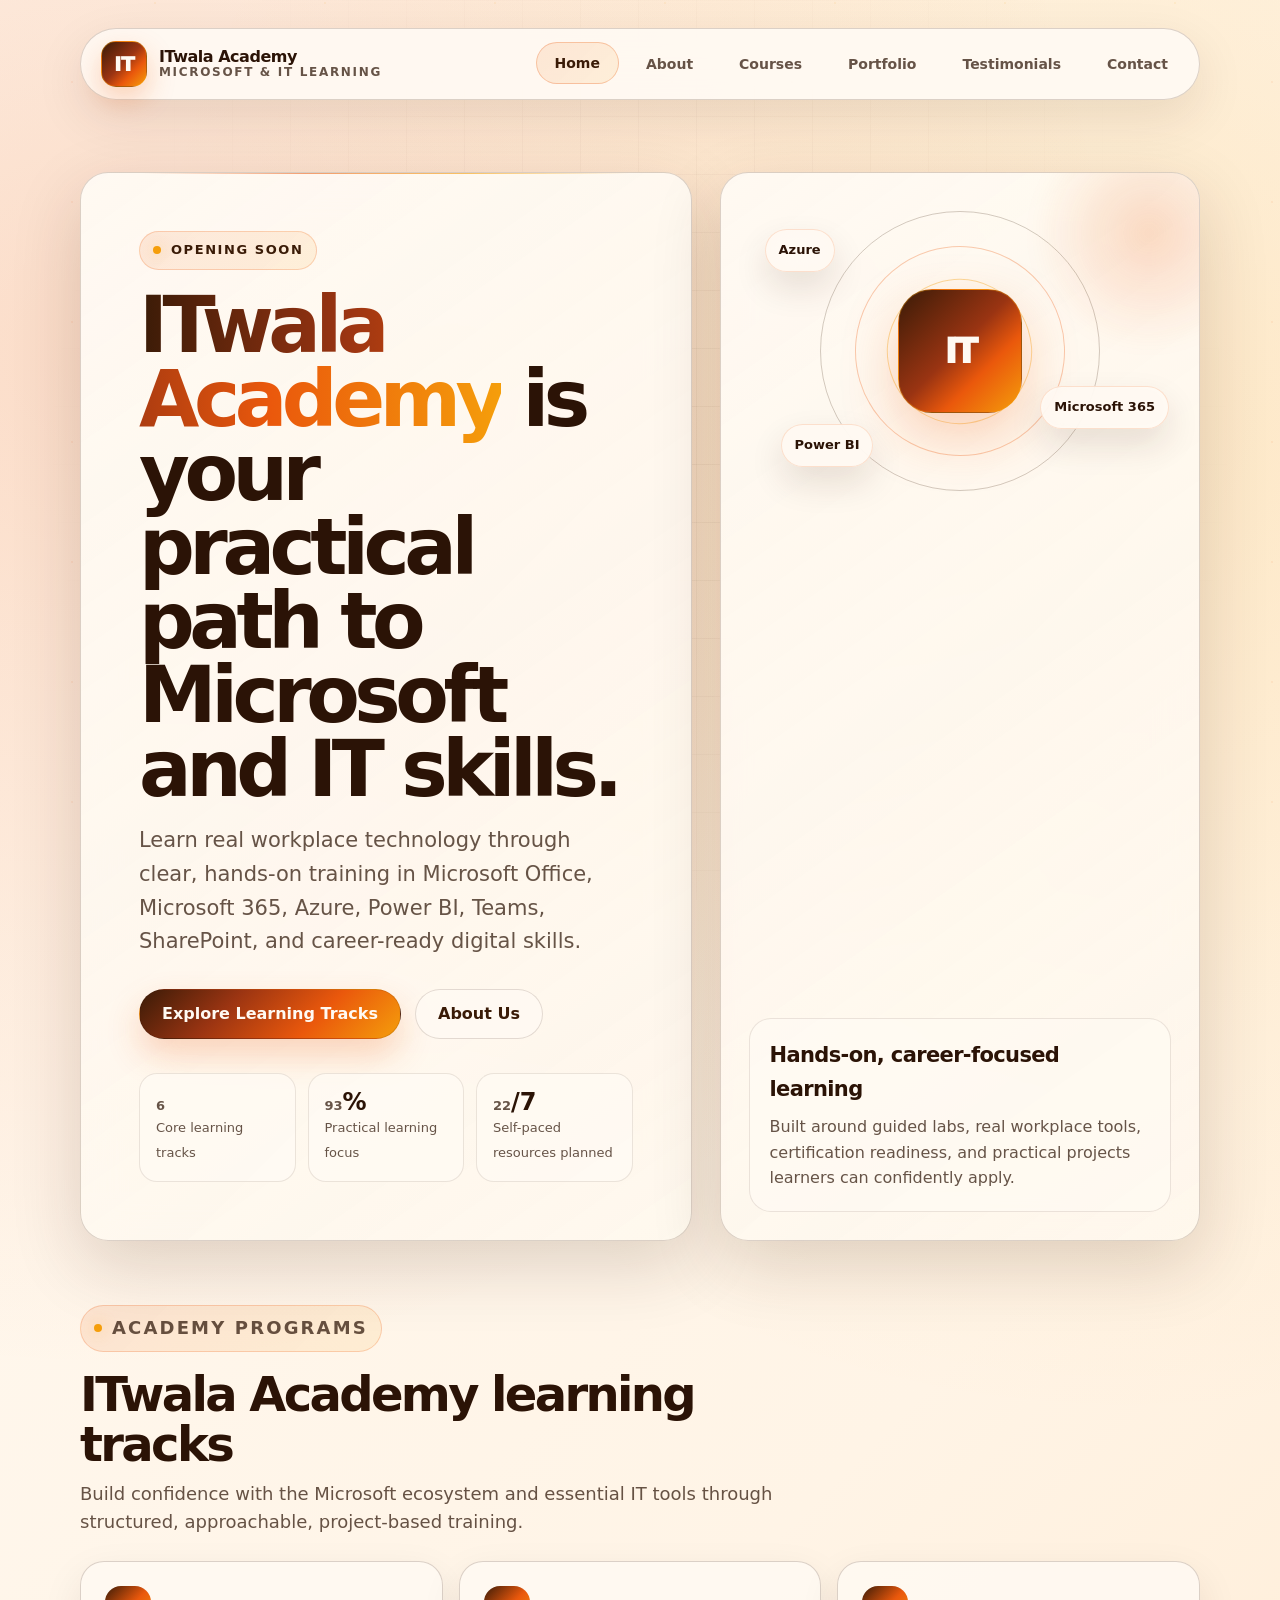
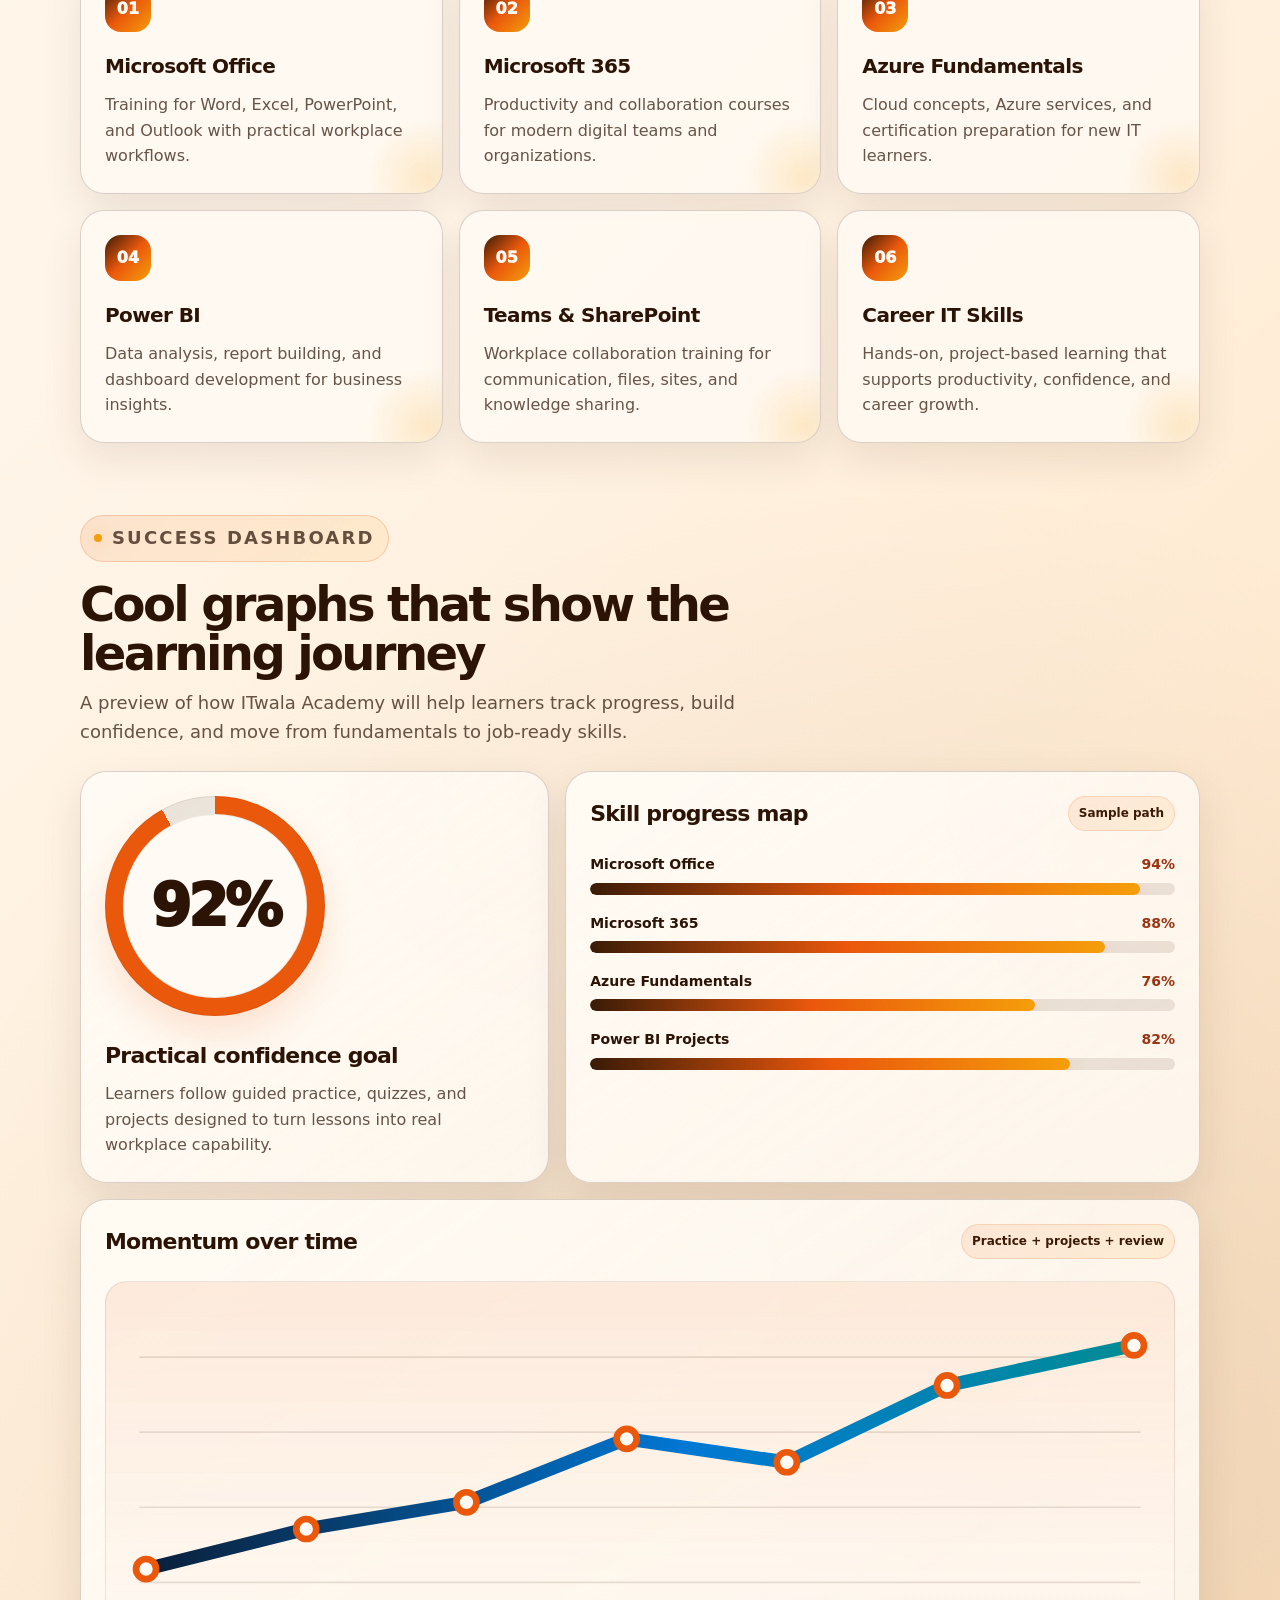
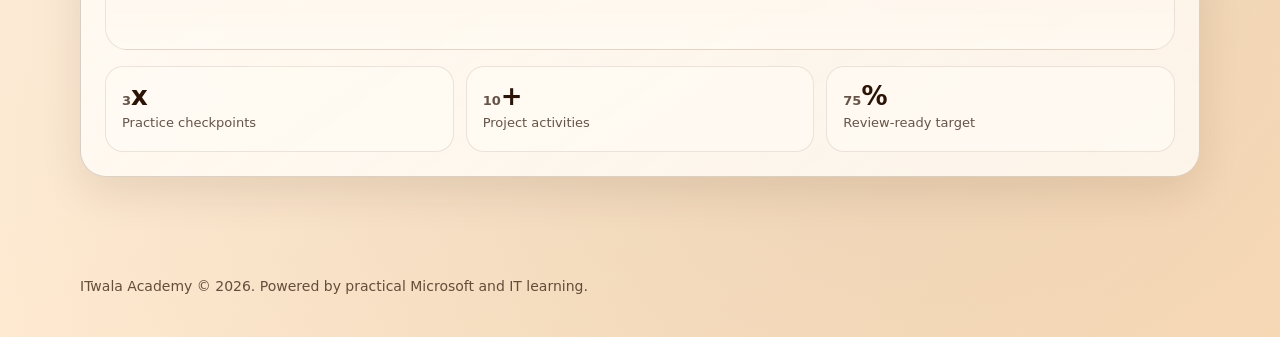
==== index.html @ ae7eef94 "Courage: Create a Portfolio page with professional content and graphics, and add it to the sitewide " ====
<!DOCTYPE html>
<html lang="en">
<head>
    <meta charset="UTF-8">
    <meta name="viewport" content="width=device-width, initial-scale=1.0">
    <title>ITwala Academy - Practical Microsoft &amp; IT Learning</title>
    <link rel="stylesheet" href="style.css">
    <script src="script.js" defer></script>
</head>
<body>
    <header class="site-header">
        <div class="site-shell">
            <div class="topbar">
                <a class="brand" href="index.html" aria-label="ITwala Academy home">
                    <span class="brand-mark">IT</span>
                    <span class="brand-text">
                        ITwala Academy
                        <small>Microsoft &amp; IT Learning</small>
                    </span>
                </a>

                <nav class="nav-links" aria-label="Primary navigation">
                    <a class="active" href="index.html">Home</a>
                    <a href="about.html">About</a>
                    <a href="courses.html">Courses</a>
                    <a href="portfolio.html">Portfolio</a>
                    <a href="testimonials.html">Testimonials</a>
                    <a href="contact.html">Contact</a>
                </nav>
            </div>
        </div>
    </header>

    <main>
        <section class="site-shell hero">
            <div class="hero-content">
                <p class="eyebrow">Opening Soon</p>
                <h1><span class="gradient-text">ITwala Academy</span> is your practical path to Microsoft and IT skills.</h1>
                <p class="hero-lede">
                    Learn real workplace technology through clear, hands-on training in Microsoft Office,
                    Microsoft 365, Azure, Power BI, Teams, SharePoint, and career-ready digital skills.
                </p>

                <div class="cta-row">
                    <a class="button button-primary" href="#offerings">Explore Learning Tracks</a>
                    <a class="button button-secondary" href="about.html">About Us</a>
                </div>

                <div class="stats" aria-label="Academy highlights">
                    <div class="stat">
                        <strong><span class="counter" data-count="6">0</span></strong>
                        <span>Core learning tracks</span>
                    </div>
                    <div class="stat">
                        <strong><span class="counter" data-count="100">0</span>%</strong>
                        <span>Practical learning focus</span>
                    </div>
                    <div class="stat">
                        <strong><span class="counter" data-count="24">0</span>/7</strong>
                        <span>Self-paced resources planned</span>
                    </div>
                </div>
            </div>

            <aside class="nebula-card" aria-label="ITwala Academy learning focus">
                <div class="orbit">
                    <span class="orbit-ring"></span>
                    <span class="orbit-ring"></span>
                    <span class="orbit-ring"></span>
                    <span class="orbit-core">IT</span>
                    <span class="floating-chip chip-azure">Azure</span>
                    <span class="floating-chip chip-m365">Microsoft 365</span>
                    <span class="floating-chip chip-powerbi">Power BI</span>
                </div>

                <div class="card-footer">
                    <h2>Hands-on, career-focused learning</h2>
                    <p>
                        Built around guided labs, real workplace tools, certification readiness,
                        and practical projects learners can confidently apply.
                    </p>
                </div>
            </aside>
        </section>

        <section id="offerings" class="site-shell section">
            <div class="section-header">
                <p class="eyebrow">Academy Programs</p>
                <h2>ITwala Academy learning tracks</h2>
                <p>
                    Build confidence with the Microsoft ecosystem and essential IT tools through
                    structured, approachable, project-based training.
                </p>
            </div>

            <div class="offerings-grid">
                <article class="offering-card">
                    <div class="icon">01</div>
                    <h3>Microsoft Office</h3>
                    <p>Training for Word, Excel, PowerPoint, and Outlook with practical workplace workflows.</p>
                </article>

                <article class="offering-card">
                    <div class="icon">02</div>
                    <h3>Microsoft 365</h3>
                    <p>Productivity and collaboration courses for modern digital teams and organizations.</p>
                </article>

                <article class="offering-card">
                    <div class="icon">03</div>
                    <h3>Azure Fundamentals</h3>
                    <p>Cloud concepts, Azure services, and certification preparation for new IT learners.</p>
                </article>

                <article class="offering-card">
                    <div class="icon">04</div>
                    <h3>Power BI</h3>
                    <p>Data analysis, report building, and dashboard development for business insights.</p>
                </article>

                <article class="offering-card">
                    <div class="icon">05</div>
                    <h3>Teams &amp; SharePoint</h3>
                    <p>Workplace collaboration training for communication, files, sites, and knowledge sharing.</p>
                </article>

                <article class="offering-card">
                    <div class="icon">06</div>
                    <h3>Career IT Skills</h3>
                    <p>Hands-on, project-based learning that supports productivity, confidence, and career growth.</p>
                </article>
            </div>
        </section>

        <section id="success" class="site-shell section success-section">
            <div class="section-header">
                <p class="eyebrow">Success Dashboard</p>
                <h2>Cool graphs that show the learning journey</h2>
                <p>
                    A preview of how ITwala Academy will help learners track progress, build confidence,
                    and move from fundamentals to job-ready skills.
                </p>
            </div>

            <div class="success-lab" aria-label="Sample learner success graphs">
                <article class="graph-card success-overview">
                    <div class="radial-chart" style="--score: 92%;" aria-label="92 percent practical confidence goal">
                        <span>92%</span>
                    </div>
                    <div>
                        <h3>Practical confidence goal</h3>
                        <p>
                            Learners follow guided practice, quizzes, and projects designed to turn lessons
                            into real workplace capability.
                        </p>
                    </div>
                </article>

                <article class="graph-card">
                    <div class="graph-card-heading">
                        <h3>Skill progress map</h3>
                        <span>Sample path</span>
                    </div>

                    <div class="success-bars">
                        <div class="success-bar">
                            <div class="success-bar-label">
                                <span>Microsoft Office</span>
                                <strong>94%</strong>
                            </div>
                            <div class="success-bar-track">
                                <span class="success-bar-fill" data-value="94"></span>
                            </div>
                        </div>

                        <div class="success-bar">
                            <div class="success-bar-label">
                                <span>Microsoft 365</span>
                                <strong>88%</strong>
                            </div>
                            <div class="success-bar-track">
                                <span class="success-bar-fill" data-value="88"></span>
                            </div>
                        </div>

                        <div class="success-bar">
                            <div class="success-bar-label">
                                <span>Azure Fundamentals</span>
                                <strong>76%</strong>
                            </div>
                            <div class="success-bar-track">
                                <span class="success-bar-fill" data-value="76"></span>
                            </div>
                        </div>

                        <div class="success-bar">
                            <div class="success-bar-label">
                                <span>Power BI Projects</span>
                                <strong>82%</strong>
                            </div>
                            <div class="success-bar-track">
                                <span class="success-bar-fill" data-value="82"></span>
                            </div>
                        </div>
                    </div>
                </article>

                <article class="graph-card graph-card-wide">
                    <div class="graph-card-heading">
                        <h3>Momentum over time</h3>
                        <span>Practice + projects + review</span>
                    </div>

                    <div class="line-chart" aria-hidden="true">
                        <svg viewBox="0 0 640 220" role="img">
                            <defs>
                                <linearGradient id="lineGradient" x1="0" x2="1" y1="0" y2="0">
                                    <stop offset="0%" stop-color="#0b1f3a"></stop>
                                    <stop offset="55%" stop-color="#0078d4"></stop>
                                    <stop offset="100%" stop-color="#008c95"></stop>
                                </linearGradient>
                            </defs>
                            <path class="grid-line" d="M20 180H620"></path>
                            <path class="grid-line" d="M20 135H620"></path>
                            <path class="grid-line" d="M20 90H620"></path>
                            <path class="grid-line" d="M20 45H620"></path>
                            <polyline class="line-path" points="24,172 120,148 216,132 312,94 408,108 504,62 616,38"></polyline>
                            <circle cx="24" cy="172" r="6"></circle>
                            <circle cx="120" cy="148" r="6"></circle>
                            <circle cx="216" cy="132" r="6"></circle>
                            <circle cx="312" cy="94" r="6"></circle>
                            <circle cx="408" cy="108" r="6"></circle>
                            <circle cx="504" cy="62" r="6"></circle>
                            <circle cx="616" cy="38" r="6"></circle>
                        </svg>
                    </div>

                    <div class="success-metrics">
                        <div>
                            <strong><span class="counter" data-count="4">0</span>x</strong>
                            <span>Practice checkpoints</span>
                        </div>
                        <div>
                            <strong><span class="counter" data-count="12">0</span>+</strong>
                            <span>Project activities</span>
                        </div>
                        <div>
                            <strong><span class="counter" data-count="90">0</span>%</strong>
                            <span>Review-ready target</span>
                        </div>
                    </div>
                </article>
            </div>
        </section>
    </main>

    <footer class="site-footer">
        <div class="site-shell footer-inner">
            <p>ITwala Academy &copy; 2026. Powered by practical Microsoft and IT learning.</p>
        </div>
    </footer>
</body>
</html>
---- style.css ----
:root {
    --sn-bg: #fff4e6;
    --sn-bg-soft: #ffe1bd;
    --sn-surface: rgba(255, 250, 243, 0.92);
    --sn-surface-strong: #fffaf3;
    --sn-surface-rgb: 255, 250, 243;
    --sn-border: rgba(58, 27, 7, 0.18);
    --sn-text: #2b1306;
    --sn-text-muted: rgba(43, 19, 6, 0.72);
    --sn-primary: #3a1b07;
    --sn-primary-rgb: 58, 27, 7;
    --sn-secondary: #ea580c;
    --sn-secondary-rgb: 234, 88, 12;
    --sn-secondary-deep: #9a3412;
    --sn-secondary-deep-rgb: 154, 52, 18;
    --sn-accent: #f59e0b;
    --sn-accent-rgb: 245, 158, 11;
    --sn-warning: #fbbf24;
    --sn-warning-rgb: 251, 191, 36;
    --sn-success: #c2410c;
    --sn-success-rgb: 194, 65, 12;
    --sn-shadow: 0 24px 70px rgba(var(--sn-primary-rgb), 0.16);
    --sn-radius-lg: 28px;
    --sn-radius-md: 18px;
    --sn-radius-sm: 12px;
    --sn-max-width: 1120px;
}

* {
    box-sizing: border-box;
}

html {
    scroll-behavior: smooth;
}

body {
    min-height: 100vh;
    margin: 0;
    color: var(--sn-text);
    font-family: Inter, ui-sans-serif, system-ui, -apple-system, BlinkMacSystemFont, "Segoe UI", Arial, sans-serif;
    line-height: 1.6;
    background:
        radial-gradient(circle at 8% 10%, rgba(var(--sn-secondary-rgb), 0.18), transparent 30%),
        radial-gradient(circle at 88% 12%, rgba(var(--sn-accent-rgb), 0.16), transparent 30%),
        radial-gradient(circle at 70% 88%, rgba(var(--sn-primary-rgb), 0.1), transparent 32%),
        linear-gradient(135deg, var(--sn-surface-strong) 0%, var(--sn-bg) 48%, var(--sn-bg-soft) 100%);
    overflow-x: hidden;
}

body::before {
    position: fixed;
    inset: 0;
    z-index: -2;
    content: "";
    background-image:
        linear-gradient(rgba(var(--sn-primary-rgb), 0.05) 1px, transparent 1px),
        linear-gradient(90deg, rgba(var(--sn-primary-rgb), 0.05) 1px, transparent 1px);
    background-size: 58px 58px;
    mask-image: radial-gradient(circle at center, black, transparent 78%);
}

body::after {
    position: fixed;
    inset: 0;
    z-index: -1;
    pointer-events: none;
    content: "";
    background:
        radial-gradient(circle, rgba(var(--sn-secondary-rgb), 0.14) 0 1px, transparent 1.5px) 12px 22px / 120px 120px,
        radial-gradient(circle, rgba(var(--sn-accent-rgb), 0.16) 0 1px, transparent 1.5px) 70px 88px / 170px 170px;
    opacity: 0.46;
}

a {
    color: inherit;
}

.site-shell {
    width: min(var(--sn-max-width), calc(100% - 40px));
    margin: 0 auto;
}

.site-header {
    padding: 28px 0 18px;
}

.topbar {
    display: flex;
    align-items: center;
    justify-content: space-between;
    gap: 20px;
    padding: 12px;
    border: 1px solid var(--sn-border);
    border-radius: 999px;
    background: var(--sn-surface);
    box-shadow: 0 18px 50px rgba(var(--sn-primary-rgb), 0.1);
    backdrop-filter: blur(18px);
}

.brand {
    display: inline-flex;
    align-items: center;
    gap: 12px;
    padding-left: 8px;
    color: var(--sn-text);
    text-decoration: none;
    font-weight: 850;
    letter-spacing: -0.03em;
}

.brand-mark {
    display: grid;
    width: 46px;
    height: 46px;
    place-items: center;
    border: 1px solid rgba(var(--sn-accent-rgb), 0.45);
    border-radius: 15px;
    color: var(--sn-surface-strong);
    background:
        linear-gradient(135deg, var(--sn-primary), var(--sn-secondary-deep) 48%, var(--sn-secondary) 70%, var(--sn-accent));
    box-shadow: 0 12px 28px rgba(var(--sn-secondary-rgb), 0.26);
    font-size: 20px;
    font-weight: 950;
}

.brand-text {
    display: flex;
    flex-direction: column;
    line-height: 1.05;
}

.brand-text small {
    color: var(--sn-text-muted);
    font-size: 12px;
    font-weight: 700;
    letter-spacing: 0.14em;
    text-transform: uppercase;
}

.nav-links {
    display: flex;
    flex-wrap: wrap;
    align-items: center;
    justify-content: flex-end;
    gap: 8px;
}

.nav-links a {
    position: relative;
    display: inline-flex;
    align-items: center;
    justify-content: center;
    min-height: 42px;
    padding: 0 18px;
    border: 1px solid transparent;
    border-radius: 999px;
    color: var(--sn-text-muted);
    text-decoration: none;
    font-size: 14px;
    font-weight: 800;
    transition: color 180ms ease, border-color 180ms ease, background 180ms ease, transform 180ms ease;
}

.nav-links a:hover,
.nav-links a.active {
    border-color: rgba(var(--sn-secondary-rgb), 0.28);
    color: var(--sn-primary);
    background: linear-gradient(135deg, rgba(var(--sn-secondary-rgb), 0.12), rgba(var(--sn-accent-rgb), 0.1));
    transform: translateY(-1px);
}

.hero {
    display: grid;
    grid-template-columns: minmax(0, 1.12fr) minmax(320px, 0.88fr);
    gap: 28px;
    align-items: stretch;
    padding: 54px 0 34px;
}

.hero-content,
.nebula-card,
.content-card,
.values-card {
    position: relative;
    border: 1px solid var(--sn-border);
    background:
        linear-gradient(145deg, rgba(var(--sn-surface-rgb), 0.98), rgba(var(--sn-surface-rgb), 0.84)),
        linear-gradient(135deg, rgba(var(--sn-secondary-rgb), 0.12), rgba(var(--sn-accent-rgb), 0.1));
    box-shadow: var(--sn-shadow);
    backdrop-filter: blur(20px);
}

.hero-content {
    overflow: hidden;
    padding: clamp(32px, 5vw, 58px);
    border-radius: var(--sn-radius-lg);
}

.hero-content::before,
.content-card::before,
.values-card::before {
    position: absolute;
    top: 0;
    right: 10%;
    left: 10%;
    height: 1px;
    content: "";
    background: linear-gradient(90deg, transparent, rgba(var(--sn-secondary-rgb), 0.56), rgba(var(--sn-accent-rgb), 0.62), transparent);
}

.eyebrow {
    display: inline-flex;
    align-items: center;
    gap: 10px;
    margin: 0 0 18px;
    padding: 8px 13px;
    border: 1px solid rgba(var(--sn-secondary-rgb), 0.22);
    border-radius: 999px;
    color: var(--sn-primary);
    background: linear-gradient(135deg, rgba(var(--sn-secondary-rgb), 0.11), rgba(var(--sn-accent-rgb), 0.1));
    font-size: 13px;
    font-weight: 850;
    letter-spacing: 0.12em;
    text-transform: uppercase;
}

.eyebrow::before {
    width: 8px;
    height: 8px;
    border-radius: 50%;
    content: "";
    background: var(--sn-accent);
    box-shadow: 0 0 16px rgba(var(--sn-accent-rgb), 0.45);
}

h1,
h2,
h3,
p {
    margin-top: 0;
}

h1 {
    max-width: 780px;
    margin-bottom: 18px;
    font-size: clamp(42px, 7vw, 78px);
    line-height: 0.95;
    letter-spacing: -0.07em;
}

.gradient-text {
    color: transparent;
    background: linear-gradient(90deg, var(--sn-primary), var(--sn-secondary-deep) 34%, var(--sn-secondary) 62%, var(--sn-accent));
    -webkit-background-clip: text;
    background-clip: text;
}

.hero-lede {
    max-width: 680px;
    margin-bottom: 30px;
    color: var(--sn-text-muted);
    font-size: clamp(17px, 2vw, 21px);
}

.cta-row {
    display: flex;
    flex-wrap: wrap;
    gap: 14px;
    align-items: center;
    margin-bottom: 34px;
}

.button {
    display: inline-flex;
    align-items: center;
    justify-content: center;
    min-height: 50px;
    padding: 0 22px;
    border: 1px solid rgba(var(--sn-primary-rgb), 0.14);
    border-radius: 999px;
    text-decoration: none;
    font-weight: 850;
    transition: transform 180ms ease, box-shadow 180ms ease, border-color 180ms ease, background 180ms ease;
}

.button-primary {
    color: var(--sn-surface-strong);
    background: linear-gradient(135deg, var(--sn-primary), var(--sn-secondary-deep), var(--sn-secondary), var(--sn-accent));
    box-shadow: 0 16px 34px rgba(var(--sn-secondary-rgb), 0.24);
}

.button-secondary {
    color: var(--sn-primary);
    background: rgba(var(--sn-surface-rgb), 0.86);
}

.button:hover {
    border-color: rgba(var(--sn-secondary-rgb), 0.34);
    transform: translateY(-2px);
}

.stats {
    display: grid;
    grid-template-columns: repeat(3, minmax(0, 1fr));
    gap: 12px;
}

.stat {
    padding: 16px;
    border: 1px solid rgba(var(--sn-primary-rgb), 0.1);
    border-radius: 18px;
    background: rgba(var(--sn-surface-rgb), 0.8);
}

.stat strong {
    display: block;
    color: var(--sn-text);
    font-size: 24px;
    line-height: 1;
}

.stat span {
    color: var(--sn-text-muted);
    font-size: 13px;
}

.nebula-card {
    display: flex;
    min-height: 100%;
    flex-direction: column;
    justify-content: space-between;
    overflow: hidden;
    padding: 28px;
    border-radius: var(--sn-radius-lg);
}

.nebula-card::before {
    position: absolute;
    width: 260px;
    height: 260px;
    top: -70px;
    right: -80px;
    border-radius: 50%;
    content: "";
    background: radial-gradient(circle, rgba(var(--sn-secondary-rgb), 0.2), transparent 64%);
    filter: blur(8px);
}

.orbit {
    position: relative;
    display: grid;
    min-height: 300px;
    place-items: center;
}

.orbit-ring {
    position: absolute;
    width: min(280px, 80%);
    aspect-ratio: 1;
    border: 1px solid rgba(var(--sn-primary-rgb), 0.22);
    border-radius: 50%;
}

.orbit-ring:nth-child(2) {
    width: min(210px, 62%);
    border-color: rgba(var(--sn-secondary-rgb), 0.3);
    transform: rotate(28deg);
}

.orbit-ring:nth-child(3) {
    width: min(145px, 46%);
    border-color: rgba(var(--sn-accent-rgb), 0.38);
    transform: rotate(-18deg);
}

.orbit-core {
    position: relative;
    z-index: 2;
    display: grid;
    width: 124px;
    height: 124px;
    place-items: center;
    border: 1px solid rgba(var(--sn-accent-rgb), 0.38);
    border-radius: 34px;
    color: var(--sn-surface-strong);
    background: linear-gradient(135deg, var(--sn-primary), var(--sn-secondary-deep) 48%, var(--sn-secondary) 68%, var(--sn-accent));
    box-shadow: 0 22px 55px rgba(var(--sn-secondary-rgb), 0.26);
    font-size: 34px;
    font-weight: 950;
    letter-spacing: -0.08em;
}

.floating-chip {
    position: absolute;
    z-index: 3;
    padding: 10px 13px;
    border: 1px solid rgba(var(--sn-secondary-rgb), 0.16);
    border-radius: 999px;
    color: var(--sn-text);
    background: rgba(var(--sn-surface-rgb), 0.88);
    box-shadow: 0 16px 34px rgba(var(--sn-primary-rgb), 0.12);
    font-size: 13px;
    font-weight: 850;
    backdrop-filter: blur(14px);
}

.chip-azure {
    top: 28px;
    left: 16px;
}

.chip-m365 {
    right: 2px;
    bottom: 72px;
}

.chip-powerbi {
    bottom: 34px;
    left: 32px;
}

.card-footer {
    position: relative;
    z-index: 2;
    padding: 20px;
    border: 1px solid rgba(var(--sn-primary-rgb), 0.1);
    border-radius: 22px;
    background: rgba(var(--sn-surface-rgb), 0.78);
}

.card-footer h2,
.card-footer h3 {
    margin-bottom: 8px;
    font-size: 21px;
    letter-spacing: -0.03em;
}

.card-footer p {
    margin-bottom: 0;
    color: var(--sn-text-muted);
}

.section {
    padding: 30px 0 72px;
}

.section-header {
    max-width: 760px;
    margin-bottom: 24px;
}

.section-header h2 {
    margin-bottom: 10px;
    font-size: clamp(30px, 4vw, 48px);
    line-height: 1.04;
    letter-spacing: -0.055em;
}

.section-header p {
    color: var(--sn-text-muted);
    font-size: 18px;
}

.offerings-grid {
    display: grid;
    grid-template-columns: repeat(3, minmax(0, 1fr));
    gap: 16px;
}

.offering-card {
    position: relative;
    overflow: hidden;
    min-height: 210px;
    padding: 24px;
    border: 1px solid var(--sn-border);
    border-radius: 24px;
    background: rgba(var(--sn-surface-rgb), 0.86);
    box-shadow: 0 16px 42px rgba(var(--sn-primary-rgb), 0.09);
    transition: transform 180ms ease, border-color 180ms ease, background 180ms ease;
}

.offering-card::before {
    position: absolute;
    width: 120px;
    height: 120px;
    right: -44px;
    bottom: -44px;
    border-radius: 50%;
    content: "";
    background: radial-gradient(circle, rgba(var(--sn-accent-rgb), 0.18), transparent 70%);
}

.offering-card:hover {
    border-color: rgba(var(--sn-secondary-rgb), 0.32);
    background: rgba(var(--sn-surface-rgb), 0.98);
    transform: translateY(-4px);
}

.icon,
.detail-number {
    display: grid;
    width: 46px;
    height: 46px;
    margin-bottom: 18px;
    place-items: center;
    border-radius: 16px;
    color: var(--sn-surface-strong);
    background: linear-gradient(135deg, var(--sn-primary), var(--sn-secondary), var(--sn-accent));
    font-weight: 950;
}

.offering-card h3 {
    margin-bottom: 10px;
    font-size: 20px;
    letter-spacing: -0.03em;
}

.offering-card p {
    margin-bottom: 0;
    color: var(--sn-text-muted);
}

.success-section {
    padding-top: 0;
}

.success-lab {
    display: grid;
    grid-template-columns: 0.85fr 1.15fr;
    gap: 16px;
}

.graph-card {
    overflow: hidden;
    padding: 24px;
    border: 1px solid var(--sn-border);
    border-radius: 26px;
    background:
        linear-gradient(145deg, rgba(var(--sn-surface-rgb), 0.98), rgba(var(--sn-surface-rgb), 0.84)),
        radial-gradient(circle at top right, rgba(var(--sn-secondary-rgb), 0.14), transparent 42%);
    box-shadow: 0 16px 42px rgba(var(--sn-primary-rgb), 0.1);
}

.success-overview {
    display: grid;
    gap: 22px;
    align-content: center;
}

.graph-card-wide {
    grid-column: 1 / -1;
}

.graph-card h3 {
    margin-bottom: 8px;
    font-size: 22px;
    letter-spacing: -0.035em;
}

.graph-card p {
    margin-bottom: 0;
    color: var(--sn-text-muted);
}

.graph-card-heading {
    display: flex;
    align-items: start;
    justify-content: space-between;
    gap: 16px;
    margin-bottom: 22px;
}

.graph-card-heading h3 {
    margin-bottom: 0;
}

.graph-card-heading span {
    padding: 7px 10px;
    border: 1px solid rgba(var(--sn-secondary-rgb), 0.16);
    border-radius: 999px;
    color: var(--sn-primary);
    background: linear-gradient(135deg, rgba(var(--sn-secondary-rgb), 0.1), rgba(var(--sn-accent-rgb), 0.1));
    font-size: 12px;
    font-weight: 850;
    white-space: nowrap;
}

.radial-chart {
    position: relative;
    display: grid;
    width: min(220px, 100%);
    aspect-ratio: 1;
    place-items: center;
    border-radius: 50%;
    background:
        conic-gradient(var(--sn-secondary) 0 var(--score), var(--sn-accent) var(--score), rgba(var(--sn-primary-rgb), 0.1) var(--score) 100%);
    box-shadow: inset 0 0 0 1px rgba(var(--sn-primary-rgb), 0.08), 0 18px 34px rgba(var(--sn-secondary-rgb), 0.14);
}

.radial-chart::before {
    position: absolute;
    inset: 18px;
    border-radius: 50%;
    content: "";
    background: var(--sn-surface-strong);
    box-shadow: inset 0 0 0 1px rgba(var(--sn-primary-rgb), 0.08);
}

.radial-chart span {
    position: relative;
    z-index: 2;
    color: var(--sn-text);
    font-size: clamp(38px, 6vw, 58px);
    font-weight: 950;
    letter-spacing: -0.06em;
}

.success-bars {
    display: grid;
    gap: 17px;
}

.success-bar-label {
    display: flex;
    justify-content: space-between;
    gap: 14px;
    margin-bottom: 7px;
    color: var(--sn-text);
    font-size: 14px;
    font-weight: 800;
}

.success-bar-label strong {
    color: var(--sn-secondary-deep);
}

.success-bar-track {
    overflow: hidden;
    height: 12px;
    border-radius: 999px;
    background: rgba(var(--sn-primary-rgb), 0.1);
}

.success-bar-fill {
    display: block;
    width: 0;
    height: 100%;
    border-radius: inherit;
    background: linear-gradient(90deg, var(--sn-primary), var(--sn-secondary), var(--sn-accent));
    box-shadow: 0 8px 20px rgba(var(--sn-secondary-rgb), 0.24);
    transition: width 1100ms cubic-bezier(0.2, 0.8, 0.2, 1);
}

.line-chart {
    overflow: hidden;
    border: 1px solid rgba(var(--sn-primary-rgb), 0.1);
    border-radius: 22px;
    background:
        linear-gradient(180deg, rgba(var(--sn-secondary-rgb), 0.1), transparent),
        rgba(var(--sn-surface-rgb), 0.8);
}

.line-chart svg {
    display: block;
    width: 100%;
    height: auto;
}

.grid-line {
    fill: none;
    stroke: rgba(var(--sn-primary-rgb), 0.12);
    stroke-width: 1;
}

.line-path {
    fill: none;
    stroke: url("#lineGradient");
    stroke-width: 8;
    stroke-linecap: round;
    stroke-linejoin: round;
    stroke-dasharray: 820;
    stroke-dashoffset: 820;
    transition: stroke-dashoffset 1400ms ease;
}

.success-lab.is-visible .line-path {
    stroke-dashoffset: 0;
}

.line-chart circle {
    fill: var(--sn-surface-strong);
    stroke: var(--sn-secondary);
    stroke-width: 4;
}

.success-metrics {
    display: grid;
    grid-template-columns: repeat(3, minmax(0, 1fr));
    gap: 12px;
    margin-top: 16px;
}

.success-metrics div {
    padding: 16px;
    border: 1px solid rgba(var(--sn-primary-rgb), 0.1);
    border-radius: 18px;
    background: rgba(var(--sn-surface-rgb), 0.8);
}

.success-metrics strong {
    display: block;
    color: var(--sn-text);
    font-size: 26px;
    line-height: 1;
}

.success-metrics span {
    color: var(--sn-text-muted);
    font-size: 13px;
}

.content-card {
    overflow: hidden;
    padding: clamp(28px, 5vw, 54px);
    border-radius: var(--sn-radius-lg);
}

.content-card h2 {
    margin-bottom: 16px;
    font-size: clamp(30px, 4vw, 48px);
    line-height: 1.05;
    letter-spacing: -0.055em;
}

.content-card p {
    color: var(--sn-text-muted);
    font-size: 18px;
}

.about-page {
    display: grid;
    gap: 22px;
}

.about-intro-card {
    isolation: isolate;
}

.about-intro-card::after {
    position: absolute;
    width: 360px;
    height: 360px;
    right: -150px;
    bottom: -170px;
    z-index: -1;
    border-radius: 50%;
    content: "";
    background: radial-gradient(circle, rgba(var(--sn-secondary-rgb), 0.18), rgba(var(--sn-accent-rgb), 0.1), transparent 68%);
    filter: blur(4px);
}

.about-hero-grid {
    display: grid;
    grid-template-columns: minmax(0, 1.05fr) minmax(320px, 0.95fr);
    gap: clamp(24px, 4vw, 46px);
    align-items: center;
}

.about-hero-copy h1 {
    max-width: 760px;
}

.about-hero-copy .cta-row,
.about-cta-card .cta-row {
    margin-bottom: 0;
}

.academy-snapshot {
    position: relative;
    display: grid;
    gap: 14px;
}

.academy-snapshot::before {
    position: absolute;
    inset: 22px;
    border: 1px solid rgba(var(--sn-secondary-rgb), 0.16);
    border-radius: 32px;
    content: "";
    transform: rotate(-2deg);
}

.snapshot-grid {
    position: relative;
    z-index: 1;
    display: grid;
    grid-template-columns: repeat(2, minmax(0, 1fr));
    gap: 12px;
}

.snapshot-card {
    position: relative;
    z-index: 1;
    padding: 18px;
    border: 1px solid rgba(var(--sn-primary-rgb), 0.1);
    border-radius: 20px;
    background: rgba(var(--sn-surface-rgb), 0.86);
    box-shadow: 0 16px 34px rgba(var(--sn-primary-rgb), 0.08);
}

.snapshot-card strong,
.snapshot-card span {
    display: block;
}

.snapshot-card strong {
    margin-bottom: 6px;
    color: var(--sn-text);
    font-size: 22px;
    line-height: 1.05;
    letter-spacing: -0.04em;
}

.snapshot-card span {
    color: var(--sn-text-muted);
    font-size: 13px;
    font-weight: 800;
}

.snapshot-card p {
    margin-bottom: 0;
    font-size: 15px;
}

.snapshot-feature {
    padding: 24px;
    color: var(--sn-surface-strong);
    background:
        linear-gradient(135deg, rgba(var(--sn-primary-rgb), 0.98), rgba(var(--sn-secondary-deep-rgb), 0.94), rgba(var(--sn-secondary-rgb), 0.92), rgba(var(--sn-accent-rgb), 0.9)),
        radial-gradient(circle at top right, rgba(var(--sn-surface-rgb), 0.26), transparent 52%);
    box-shadow: 0 20px 46px rgba(var(--sn-secondary-rgb), 0.22);
}

.snapshot-feature span,
.snapshot-feature p {
    color: rgba(var(--sn-surface-rgb), 0.82);
}

.snapshot-feature strong {
    color: var(--sn-surface-strong);
    font-size: clamp(30px, 4vw, 44px);
}

.about-story-card .section-header {
    max-width: 840px;
}

.story-grid {
    display: grid;
    grid-template-columns: repeat(3, minmax(0, 1fr));
    gap: 16px;
}

.story-panel {
    position: relative;
    min-height: 220px;
    padding: 24px;
    border: 1px solid rgba(var(--sn-primary-rgb), 0.1);
    border-radius: 22px;
    background:
        radial-gradient(circle at top right, rgba(var(--sn-secondary-rgb), 0.11), transparent 44%),
        rgba(var(--sn-surface-rgb), 0.82);
}

.story-panel::before {
    display: block;
    width: 42px;
    height: 4px;
    margin-bottom: 22px;
    border-radius: 999px;
    content: "";
    background: linear-gradient(90deg, var(--sn-secondary), var(--sn-accent));
}

.story-panel h3 {
    margin-bottom: 10px;
    font-size: 22px;
    letter-spacing: -0.035em;
}

.story-panel p {
    margin-bottom: 0;
    font-size: 16px;
}

.mission-grid {
    display: grid;
    grid-template-columns: 0.9fr 1.1fr;
    gap: 28px;
    align-items: start;
}

.mission-panel {
    position: sticky;
    top: 24px;
    padding: 24px;
    border: 1px solid rgba(var(--sn-secondary-rgb), 0.18);
    border-radius: 24px;
    background:
        radial-gradient(circle at top right, rgba(var(--sn-secondary-rgb), 0.15), transparent 42%),
        rgba(var(--sn-surface-rgb), 0.82);
}

.mission-panel h1 {
    margin-bottom: 16px;
    font-size: clamp(38px, 5vw, 62px);
}

.mission-panel p {
    margin-bottom: 0;
}

.mission-copy {
    display: grid;
    gap: 16px;
}

.mission-copy article,
.detail-card {
    padding: 24px;
    border: 1px solid rgba(var(--sn-primary-rgb), 0.1);
    border-radius: 22px;
    background: rgba(var(--sn-surface-rgb), 0.82);
}

.mission-copy h2 {
    margin-bottom: 8px;
    font-size: 24px;
}

.mission-copy p {
    margin-bottom: 0;
}

.about-details {
    display: grid;
    grid-template-columns: repeat(3, minmax(0, 1fr));
    gap: 16px;
}

.detail-card {
    box-shadow: 0 16px 42px rgba(var(--sn-primary-rgb), 0.09);
}

.detail-card h2 {
    margin-bottom: 10px;
    font-size: 22px;
    line-height: 1.1;
    letter-spacing: -0.035em;
}

.detail-card p {
    margin-bottom: 0;
    color: var(--sn-text-muted);
}

.learning-model-card {
    background:
        linear-gradient(145deg, rgba(var(--sn-surface-rgb), 0.98), rgba(var(--sn-surface-rgb), 0.86)),
        radial-gradient(circle at top left, rgba(var(--sn-secondary-rgb), 0.14), transparent 46%);
}

.learning-steps {
    display: grid;
    grid-template-columns: repeat(4, minmax(0, 1fr));
    gap: 14px;
}

.learning-steps article {
    position: relative;
    padding: 22px;
    border: 1px solid rgba(var(--sn-primary-rgb), 0.1);
    border-radius: 22px;
    background: rgba(var(--sn-surface-rgb), 0.84);
}

.learning-steps article::after {
    position: absolute;
    top: 28px;
    right: -18px;
    z-index: 2;
    width: 22px;
    height: 2px;
    content: "";
    background: linear-gradient(90deg, rgba(var(--sn-secondary-rgb), 0.44), rgba(var(--sn-accent-rgb), 0.44));
}

.learning-steps article:last-child::after {
    display: none;
}

.learning-steps span {
    display: inline-flex;
    margin-bottom: 16px;
    padding: 7px 10px;
    border: 1px solid rgba(var(--sn-secondary-rgb), 0.18);
    border-radius: 999px;
    color: var(--sn-secondary-deep);
    background: rgba(var(--sn-secondary-rgb), 0.1);
    font-size: 12px;
    font-weight: 900;
    letter-spacing: 0.12em;
    text-transform: uppercase;
}

.learning-steps h3 {
    margin-bottom: 8px;
    font-size: 20px;
    line-height: 1.1;
    letter-spacing: -0.035em;
}

.learning-steps p {
    margin-bottom: 0;
    font-size: 15px;
}

.values-card {
    display: grid;
    grid-template-columns: 0.85fr 1.15fr;
    gap: 28px;
    overflow: hidden;
    padding: clamp(28px, 5vw, 42px);
    border-radius: var(--sn-radius-lg);
}

.values-card h2 {
    margin-bottom: 0;
    font-size: clamp(30px, 4vw, 44px);
    line-height: 1.05;
    letter-spacing: -0.055em;
}

.values-grid {
    display: grid;
    grid-template-columns: repeat(3, minmax(0, 1fr));
    gap: 14px;
}

.values-grid div {
    padding: 18px;
    border: 1px solid rgba(var(--sn-primary-rgb), 0.1);
    border-radius: 18px;
    background: rgba(var(--sn-surface-rgb), 0.82);
}

.values-grid h3 {
    margin-bottom: 8px;
    font-size: 18px;
}

.values-grid p {
    margin-bottom: 0;
    color: var(--sn-text-muted);
    font-size: 14px;
}

.about-cta-card {
    display: flex;
    align-items: center;
    justify-content: space-between;
    gap: 28px;
    overflow: hidden;
    padding: clamp(28px, 5vw, 42px);
    border: 1px solid rgba(var(--sn-secondary-rgb), 0.18);
    border-radius: var(--sn-radius-lg);
    color: var(--sn-surface-strong);
    background:
        linear-gradient(135deg, rgba(var(--sn-primary-rgb), 0.98), rgba(var(--sn-secondary-deep-rgb), 0.95), rgba(var(--sn-secondary-rgb), 0.92), rgba(var(--sn-accent-rgb), 0.9)),
        radial-gradient(circle at top right, rgba(var(--sn-surface-rgb), 0.24), transparent 52%);
    box-shadow: var(--sn-shadow);
}

.about-cta-card h2 {
    max-width: 720px;
    margin-bottom: 10px;
    font-size: clamp(30px, 4vw, 46px);
    line-height: 1.05;
    letter-spacing: -0.055em;
}

.about-cta-card p {
    max-width: 680px;
    margin-bottom: 0;
    color: rgba(var(--sn-surface-rgb), 0.82);
    font-size: 18px;
}

.about-cta-card .eyebrow {
    border-color: rgba(var(--sn-surface-rgb), 0.24);
    color: var(--sn-surface-strong);
    background: rgba(var(--sn-surface-rgb), 0.12);
}

.about-cta-card .eyebrow::before {
    background: var(--sn-surface-strong);
}

.about-cta-card .button-secondary {
    border-color: rgba(var(--sn-surface-rgb), 0.22);
    color: var(--sn-surface-strong);
    background: rgba(var(--sn-surface-rgb), 0.12);
}

.portfolio-hero {
    align-items: stretch;
}

.portfolio-hero-copy h1 {
    max-width: 860px;
}

.portfolio-visual-card {
    position: relative;
    display: grid;
    min-height: 100%;
    place-items: center;
    overflow: hidden;
    padding: clamp(24px, 4vw, 36px);
    border: 1px solid var(--sn-border);
    border-radius: var(--sn-radius-lg);
    background:
        radial-gradient(circle at 25% 15%, rgba(var(--sn-accent-rgb), 0.22), transparent 34%),
        radial-gradient(circle at 80% 80%, rgba(var(--sn-secondary-rgb), 0.16), transparent 42%),
        linear-gradient(145deg, rgba(var(--sn-surface-rgb), 0.98), rgba(var(--sn-surface-rgb), 0.82));
    box-shadow: var(--sn-shadow);
    backdrop-filter: blur(20px);
}

.portfolio-visual-card::before {
    position: absolute;
    inset: 24px;
    border: 1px solid rgba(var(--sn-secondary-rgb), 0.14);
    border-radius: 34px;
    content: "";
    transform: rotate(-3deg);
}

.portfolio-device {
    position: relative;
    z-index: 2;
    width: min(360px, 100%);
    overflow: hidden;
    border: 1px solid rgba(var(--sn-primary-rgb), 0.16);
    border-radius: 28px;
    background: rgba(var(--sn-surface-rgb), 0.86);
    box-shadow: 0 26px 60px rgba(var(--sn-primary-rgb), 0.18);
}

.device-top {
    display: flex;
    gap: 7px;
    padding: 16px 18px;
    border-bottom: 1px solid rgba(var(--sn-primary-rgb), 0.1);
}

.device-top span {
    width: 10px;
    height: 10px;
    border-radius: 50%;
    background: rgba(var(--sn-secondary-rgb), 0.42);
}

.device-top span:nth-child(2) {
    background: rgba(var(--sn-accent-rgb), 0.56);
}

.device-top span:nth-child(3) {
    background: rgba(var(--sn-primary-rgb), 0.34);
}

.device-screen {
    display: grid;
    gap: 20px;
    padding: 22px;
}

.dashboard-header {
    display: flex;
    align-items: start;
    justify-content: space-between;
    gap: 14px;
}

.dashboard-header strong,
.dashboard-header small {
    display: block;
}

.dashboard-header strong {
    font-size: 18px;
    line-height: 1.1;
}

.dashboard-header small {
    color: var(--sn-text-muted);
    font-size: 12px;
    font-weight: 800;
}

.dashboard-status {
    padding: 6px 9px;
    border-radius: 999px;
    color: var(--sn-surface-strong);
    background: linear-gradient(135deg, var(--sn-secondary), var(--sn-accent));
    font-size: 12px;
    font-weight: 900;
}

.portfolio-donut {
    position: relative;
    display: grid;
    width: min(190px, 82%);
    aspect-ratio: 1;
    justify-self: center;
    place-items: center;
    border-radius: 50%;
    background: conic-gradient(var(--sn-secondary) 0 var(--score), rgba(var(--sn-accent-rgb), 0.42) var(--score) 100%);
}

.portfolio-donut::before {
    position: absolute;
    inset: 18px;
    border-radius: 50%;
    content: "";
    background: var(--sn-surface-strong);
    box-shadow: inset 0 0 0 1px rgba(var(--sn-primary-rgb), 0.08);
}

.portfolio-donut span {
    position: relative;
    z-index: 2;
    color: var(--sn-text);
    font-size: 42px;
    font-weight: 950;
    letter-spacing: -0.06em;
}

.mini-bars {
    display: flex;
    align-items: end;
    gap: 10px;
    height: 90px;
    padding: 14px;
    border: 1px solid rgba(var(--sn-primary-rgb), 0.1);
    border-radius: 20px;
    background: rgba(var(--sn-surface-rgb), 0.72);
}

.mini-bars span {
    flex: 1;
    height: var(--height);
    min-height: 18px;
    border-radius: 999px 999px 6px 6px;
    background: linear-gradient(180deg, var(--sn-accent), var(--sn-secondary), var(--sn-primary));
    box-shadow: 0 10px 20px rgba(var(--sn-secondary-rgb), 0.16);
}

.portfolio-floating-note {
    position: absolute;
    z-index: 3;
    max-width: 170px;
    padding: 14px;
    border: 1px solid rgba(var(--sn-secondary-rgb), 0.18);
    border-radius: 18px;
    background: rgba(var(--sn-surface-rgb), 0.9);
    box-shadow: 0 16px 34px rgba(var(--sn-primary-rgb), 0.12);
    backdrop-filter: blur(16px);
}

.portfolio-floating-note strong,
.portfolio-floating-note span {
    display: block;
}

.portfolio-floating-note strong {
    margin-bottom: 4px;
    color: var(--sn-primary);
    line-height: 1.1;
}

.portfolio-floating-note span {
    color: var(--sn-text-muted);
    font-size: 12px;
    font-weight: 750;
}

.note-one {
    top: 48px;
    left: 18px;
}

.note-two {
    right: 22px;
    bottom: 42px;
}

.portfolio-intro .section-header {
    max-width: 900px;
}

.portfolio-capability-grid {
    display: grid;
    grid-template-columns: repeat(4, minmax(0, 1fr));
    gap: 14px;
}

.portfolio-capability-grid article {
    padding: 20px;
    border: 1px solid rgba(var(--sn-primary-rgb), 0.1);
    border-radius: 22px;
    background: rgba(var(--sn-surface-rgb), 0.82);
}

.capability-icon {
    display: inline-grid;
    width: 44px;
    height: 44px;
    margin-bottom: 16px;
    place-items: center;
    border-radius: 15px;
    color: var(--sn-surface-strong);
    background: linear-gradient(135deg, var(--sn-primary), var(--sn-secondary), var(--sn-accent));
    font-size: 13px;
    font-weight: 950;
}

.portfolio-capability-grid h3 {
    margin-bottom: 8px;
    font-size: 19px;
    letter-spacing: -0.035em;
}

.portfolio-capability-grid p {
    margin-bottom: 0;
    font-size: 15px;
}

.portfolio-grid {
    display: grid;
    grid-template-columns: repeat(2, minmax(0, 1fr));
    gap: 16px;
}

.portfolio-card {
    overflow: hidden;
    border: 1px solid var(--sn-border);
    border-radius: 26px;
    background:
        linear-gradient(145deg, rgba(var(--sn-surface-rgb), 0.98), rgba(var(--sn-surface-rgb), 0.84)),
        radial-gradient(circle at top right, rgba(var(--sn-secondary-rgb), 0.14), transparent 42%);
    box-shadow: 0 16px 42px rgba(var(--sn-primary-rgb), 0.1);
    transition: transform 180ms ease, border-color 180ms ease;
}

.portfolio-card:hover {
    border-color: rgba(var(--sn-secondary-rgb), 0.32);
    transform: translateY(-4px);
}

.portfolio-card-featured {
    display: grid;
    grid-column: 1 / -1;
    grid-template-columns: 0.95fr 1.05fr;
}

.portfolio-card-graphic {
    min-height: 280px;
    padding: 24px;
    background:
        radial-gradient(circle at 30% 20%, rgba(var(--sn-accent-rgb), 0.2), transparent 32%),
        linear-gradient(135deg, rgba(var(--sn-primary-rgb), 0.08), rgba(var(--sn-secondary-rgb), 0.14));
}

.portfolio-card-graphic svg {
    display: block;
    width: 100%;
    height: 100%;
    min-height: 230px;
}

.portfolio-card-graphic svg rect {
    fill: rgba(var(--sn-surface-rgb), 0.75);
    stroke: rgba(var(--sn-primary-rgb), 0.12);
}

.portfolio-card-graphic svg path {
    fill: none;
    stroke: url("#portfolioGradientOne");
    stroke-width: 10;
    stroke-linecap: round;
}

.portfolio-card-graphic svg circle {
    fill: var(--sn-surface-strong);
    stroke: var(--sn-secondary);
    stroke-width: 5;
}

.portfolio-card-graphic svg g rect {
    fill: url("#portfolioGradientOne");
    opacity: 0.82;
}

.portfolio-card-copy {
    padding: clamp(24px, 4vw, 34px);
}

.portfolio-tag {
    display: inline-flex;
    margin-bottom: 14px;
    padding: 7px 10px;
    border: 1px solid rgba(var(--sn-secondary-rgb), 0.18);
    border-radius: 999px;
    color: var(--sn-secondary-deep);
    background: rgba(var(--sn-secondary-rgb), 0.1);
    font-size: 12px;
    font-weight: 900;
    letter-spacing: 0.12em;
    text-transform: uppercase;
}

.portfolio-card-copy h3 {
    margin-bottom: 10px;
    font-size: clamp(24px, 3vw, 34px);
    line-height: 1.05;
    letter-spacing: -0.055em;
}

.portfolio-card:not(.portfolio-card-featured) .portfolio-card-copy h3 {
    font-size: 23px;
}

.portfolio-card-copy p {
    color: var(--sn-text-muted);
}

.portfolio-card-copy ul {
    display: grid;
    gap: 8px;
    margin: 0;
    padding-left: 20px;
    color: var(--sn-text-muted);
}

.compact-graphic {
    display: grid;
    min-height: 190px;
    place-items: center;
}

.excel-grid {
    display: grid;
    width: min(260px, 100%);
    grid-template-columns: repeat(4, 1fr);
    gap: 8px;
}

.excel-grid span {
    aspect-ratio: 1.35;
    border: 1px solid rgba(var(--sn-primary-rgb), 0.12);
    border-radius: 10px;
    background: rgba(var(--sn-surface-rgb), 0.82);
}

.excel-grid span:nth-child(3n),
.excel-grid span:nth-child(5),
.excel-grid span:nth-child(10) {
    background: linear-gradient(135deg, var(--sn-secondary), var(--sn-accent));
}

.cloud-map {
    position: relative;
    width: 230px;
    height: 150px;
}

.cloud-map::before,
.cloud-map::after {
    position: absolute;
    inset: 50% auto auto 50%;
    width: 170px;
    height: 2px;
    content: "";
    background: rgba(var(--sn-secondary-rgb), 0.32);
    transform-origin: left center;
}

.cloud-map::before {
    transform: rotate(22deg);
}

.cloud-map::after {
    transform: rotate(150deg);
}

.cloud-node {
    position: absolute;
    display: grid;
    place-items: center;
    border-radius: 50%;
    background: var(--sn-surface-strong);
    box-shadow: 0 14px 30px rgba(var(--sn-primary-rgb), 0.12);
}

.node-main {
    inset: 40px auto auto 80px;
    z-index: 2;
    width: 76px;
    height: 76px;
    color: var(--sn-surface-strong);
    background: linear-gradient(135deg, var(--sn-primary), var(--sn-secondary), var(--sn-accent));
    font-weight: 950;
}

.node-a,
.node-b,
.node-c {
    width: 34px;
    height: 34px;
    border: 1px solid rgba(var(--sn-secondary-rgb), 0.22);
}

.node-a {
    top: 8px;
    right: 14px;
}

.node-b {
    bottom: 10px;
    right: 32px;
}

.node-c {
    bottom: 28px;
    left: 8px;
}

.bi-chart {
    display: flex;
    align-items: end;
    justify-content: center;
    gap: 14px;
    width: min(280px, 100%);
    height: 150px;
    padding: 18px;
    border: 1px solid rgba(var(--sn-primary-rgb), 0.1);
    border-radius: 22px;
    background: rgba(var(--sn-surface-rgb), 0.74);
}

.bi-chart span {
    width: 28px;
    height: var(--height);
    border-radius: 999px 999px 8px 8px;
    background: linear-gradient(180deg, var(--sn-accent), var(--sn-secondary), var(--sn-primary));
}

.team-board {
    display: grid;
    width: min(260px, 100%);
    grid-template-columns: repeat(2, 1fr);
    gap: 12px;
}

.team-board span {
    min-height: 76px;
    border: 1px solid rgba(var(--sn-primary-rgb), 0.1);
    border-radius: 18px;
    background:
        linear-gradient(135deg, rgba(var(--sn-surface-rgb), 0.88), rgba(var(--sn-surface-rgb), 0.66)),
        radial-gradient(circle at top right, rgba(var(--sn-secondary-rgb), 0.18), transparent 48%);
}

.team-board span:nth-child(1) {
    background: linear-gradient(135deg, var(--sn-primary), var(--sn-secondary));
}

.team-board span:nth-child(4) {
    background: linear-gradient(135deg, var(--sn-secondary), var(--sn-accent));
}

.portfolio-process-card {
    overflow: hidden;
    padding: clamp(28px, 5vw, 46px);
    border: 1px solid var(--sn-border);
    border-radius: var(--sn-radius-lg);
    background:
        linear-gradient(145deg, rgba(var(--sn-surface-rgb), 0.98), rgba(var(--sn-surface-rgb), 0.84)),
        radial-gradient(circle at top left, rgba(var(--sn-secondary-rgb), 0.14), transparent 44%);
    box-shadow: var(--sn-shadow);
}

.portfolio-process {
    display: grid;
    grid-template-columns: repeat(4, minmax(0, 1fr));
    gap: 14px;
}

.portfolio-process article {
    position: relative;
    min-height: 210px;
    padding: 22px;
    border: 1px solid rgba(var(--sn-primary-rgb), 0.1);
    border-radius: 22px;
    background: rgba(var(--sn-surface-rgb), 0.82);
}

.portfolio-process article::before {
    display: block;
    width: 42px;
    height: 4px;
    margin-bottom: 22px;
    border-radius: 999px;
    content: "";
    background: linear-gradient(90deg, var(--sn-secondary), var(--sn-accent));
}

.portfolio-process span {
    display: inline-flex;
    margin-bottom: 10px;
    color: var(--sn-secondary-deep);
    font-size: 12px;
    font-weight: 950;
    letter-spacing: 0.13em;
    text-transform: uppercase;
}

.portfolio-process h3 {
    margin-bottom: 8px;
    font-size: 21px;
    letter-spacing: -0.035em;
}

.portfolio-process p {
    margin-bottom: 0;
    color: var(--sn-text-muted);
    font-size: 15px;
}

.review-highlights {
    display: grid;
    grid-template-columns: repeat(3, minmax(0, 1fr));
    gap: 12px;
    margin-top: 32px;
}

.review-highlight {
    padding: 18px;
    border: 1px solid rgba(var(--sn-primary-rgb), 0.12);
    border-radius: 20px;
    background: rgba(var(--sn-surface-rgb), 0.82);
}

.review-highlight strong {
    display: block;
    color: var(--sn-text);
    font-size: 30px;
    line-height: 1;
    letter-spacing: -0.05em;
}

.review-highlight span {
    display: block;
    margin-top: 8px;
    color: var(--sn-text-muted);
    font-size: 13px;
    font-weight: 750;
}

.review-score-card {
    align-items: stretch;
    justify-content: center;
    gap: 18px;
}

.review-score {
    position: relative;
    z-index: 2;
    display: grid;
    min-height: 250px;
    place-items: center;
    padding: 30px 22px;
    border: 1px solid rgba(var(--sn-primary-rgb), 0.12);
    border-radius: 26px;
    background:
        radial-gradient(circle at top, rgba(var(--sn-secondary-rgb), 0.16), transparent 48%),
        rgba(var(--sn-surface-rgb), 0.82);
    text-align: center;
}

.score-number {
    color: transparent;
    background: linear-gradient(135deg, var(--sn-primary), var(--sn-secondary-deep) 42%, var(--sn-secondary) 62%, var(--sn-accent));
    -webkit-background-clip: text;
    background-clip: text;
    font-size: clamp(76px, 10vw, 118px);
    font-weight: 950;
    line-height: 0.9;
    letter-spacing: -0.09em;
}

.star-rating {
    display: inline-flex;
    gap: 3px;
    color: var(--sn-warning);
    font-size: 18px;
    line-height: 1;
    letter-spacing: 0.02em;
}

.review-score p {
    margin-bottom: 0;
    color: var(--sn-text-muted);
    font-weight: 800;
}

.review-breakdown {
    position: relative;
    z-index: 2;
    display: grid;
    gap: 10px;
}

.review-breakdown div {
    display: flex;
    align-items: center;
    justify-content: space-between;
    gap: 14px;
    padding: 14px 16px;
    border: 1px solid rgba(var(--sn-primary-rgb), 0.1);
    border-radius: 18px;
    background: rgba(var(--sn-surface-rgb), 0.82);
}

.review-breakdown span {
    color: var(--sn-text-muted);
    font-size: 14px;
    font-weight: 800;
}

.review-breakdown strong {
    color: var(--sn-secondary-deep);
}

.featured-review {
    display: grid;
    grid-template-columns: 0.36fr 0.64fr;
    gap: 18px;
    margin-bottom: 18px;
    overflow: hidden;
    padding: 24px;
    border: 1px solid var(--sn-border);
    border-radius: 28px;
    background:
        linear-gradient(145deg, rgba(var(--sn-surface-rgb), 0.98), rgba(var(--sn-surface-rgb), 0.84)),
        radial-gradient(circle at top left, rgba(var(--sn-secondary-rgb), 0.14), transparent 42%);
    box-shadow: var(--sn-shadow);
}

.featured-review-badge {
    display: grid;
    align-content: end;
    min-height: 260px;
    padding: 24px;
    border-radius: 24px;
    color: var(--sn-surface-strong);
    background:
        linear-gradient(135deg, rgba(var(--sn-primary-rgb), 0.98), rgba(var(--sn-secondary-deep-rgb), 0.94), rgba(var(--sn-secondary-rgb), 0.92), rgba(var(--sn-accent-rgb), 0.9)),
        radial-gradient(circle at top right, rgba(var(--sn-surface-rgb), 0.24), transparent 50%);
    box-shadow: 0 20px 42px rgba(var(--sn-secondary-rgb), 0.22);
}

.featured-review-badge span {
    margin-bottom: 8px;
    color: rgba(var(--sn-surface-rgb), 0.8);
    font-size: 13px;
    font-weight: 850;
    letter-spacing: 0.13em;
    text-transform: uppercase;
}

.featured-review-badge strong {
    font-size: 30px;
    line-height: 1.05;
    letter-spacing: -0.055em;
}

.featured-review-copy {
    display: grid;
    align-content: center;
    padding: clamp(10px, 3vw, 22px);
}

.featured-review blockquote {
    margin: 16px 0 24px;
    color: var(--sn-text);
    font-size: clamp(22px, 3vw, 34px);
    font-weight: 850;
    line-height: 1.16;
    letter-spacing: -0.055em;
}

.reviews-grid {
    display: grid;
    grid-template-columns: repeat(3, minmax(0, 1fr));
    gap: 16px;
}

.review-card {
    position: relative;
    overflow: hidden;
    padding: 22px;
    border: 1px solid var(--sn-border);
    border-radius: 24px;
    background: rgba(var(--sn-surface-rgb), 0.86);
    box-shadow: 0 16px 42px rgba(var(--sn-primary-rgb), 0.09);
    transition: transform 180ms ease, border-color 180ms ease, background 180ms ease;
}

.review-card::before {
    position: absolute;
    right: 18px;
    bottom: -18px;
    color: rgba(var(--sn-secondary-rgb), 0.1);
    content: "”";
    font-family: Georgia, serif;
    font-size: 118px;
    line-height: 1;
}

.review-card:hover {
    border-color: rgba(var(--sn-secondary-rgb), 0.32);
    background: rgba(var(--sn-surface-rgb), 0.98);
    transform: translateY(-4px);
}

.review-card-top {
    display: flex;
    align-items: center;
    justify-content: space-between;
    gap: 12px;
    margin-bottom: 18px;
}

.verified-badge {
    padding: 6px 9px;
    border: 1px solid rgba(var(--sn-success-rgb), 0.28);
    border-radius: 999px;
    color: var(--sn-primary);
    background: rgba(var(--sn-success-rgb), 0.14);
    font-size: 12px;
    font-weight: 850;
}

.review-card p {
    position: relative;
    z-index: 1;
    margin-bottom: 22px;
    color: var(--sn-text-muted);
}

.reviewer {
    position: relative;
    z-index: 1;
    display: flex;
    align-items: center;
    gap: 12px;
}

.reviewer-avatar {
    display: grid;
    width: 46px;
    height: 46px;
    flex: 0 0 auto;
    place-items: center;
    border: 1px solid rgba(var(--sn-accent-rgb), 0.42);
    border-radius: 16px;
    color: var(--sn-surface-strong);
    background: linear-gradient(135deg, var(--sn-primary), var(--sn-secondary), var(--sn-accent));
    box-shadow: 0 12px 28px rgba(var(--sn-secondary-rgb), 0.2);
    font-size: 14px;
    font-weight: 950;
}

.reviewer strong,
.reviewer small {
    display: block;
}

.reviewer strong {
    color: var(--sn-text);
    line-height: 1.2;
}

.reviewer small {
    color: var(--sn-text-muted);
    font-size: 13px;
    font-weight: 700;
}

.site-footer {
    padding: 26px 0 40px;
    color: var(--sn-text-muted);
    text-align: left;
    font-size: 14px;
}

.footer-inner {
    display: flex;
    align-items: center;
    justify-content: flex-start;
}

.footer-inner p {
    margin-bottom: 0;
}

@media (max-width: 900px) {
    .hero,
    .about-hero-grid,
    .mission-grid,
    .success-lab,
    .values-card,
    .featured-review,
    .portfolio-card-featured {
        grid-template-columns: 1fr;
    }

    .offerings-grid,
    .about-details,
    .reviews-grid,
    .story-grid,
    .learning-steps,
    .portfolio-grid,
    .portfolio-capability-grid,
    .portfolio-process {
        grid-template-columns: repeat(2, minmax(0, 1fr));
    }

    .mission-panel {
        position: relative;
        top: 0;
    }

    .radial-chart {
        width: 220px;
    }

    .featured-review-badge {
        min-height: 180px;
    }

    .learning-steps article::after {
        display: none;
    }

    .about-cta-card {
        align-items: flex-start;
        flex-direction: column;
    }

    .portfolio-floating-note {
        position: relative;
        inset: auto;
        justify-self: stretch;
        max-width: none;
        margin-top: 12px;
    }
}

@media (max-width: 640px) {
    .site-shell {
        width: min(100% - 28px, var(--sn-max-width));
    }

    .topbar {
        align-items: stretch;
        flex-direction: column;
        border-radius: 24px;
    }

    .brand {
        padding-left: 0;
    }

    .nav-links {
        display: grid;
        grid-template-columns: 1fr 1fr;
        justify-content: stretch;
    }

    .nav-links a {
        background: linear-gradient(135deg, rgba(var(--sn-secondary-rgb), 0.08), rgba(var(--sn-accent-rgb), 0.08));
    }

    .hero {
        padding-top: 28px;
    }

    .hero-content,
    .nebula-card,
    .content-card,
    .values-card,
    .about-cta-card,
    .portfolio-visual-card,
    .portfolio-process-card {
        border-radius: 22px;
    }

    .stats,
    .offerings-grid,
    .about-details,
    .values-grid,
    .success-metrics,
    .review-highlights,
    .reviews-grid,
    .snapshot-grid,
    .story-grid,
    .learning-steps,
    .portfolio-grid,
    .portfolio-capability-grid,
    .portfolio-process {
        grid-template-columns: 1fr;
    }

    .graph-card-heading {
        flex-direction: column;
    }

    .orbit {
        min-height: 250px;
    }

    .floating-chip {
        font-size: 12px;
    }

    .featured-review,
    .review-card,
    .review-score-card,
    .portfolio-card {
        border-radius: 22px;
    }

    .portfolio-card-graphic {
        min-height: 210px;
    }

    .portfolio-device {
        width: 100%;
    }
}
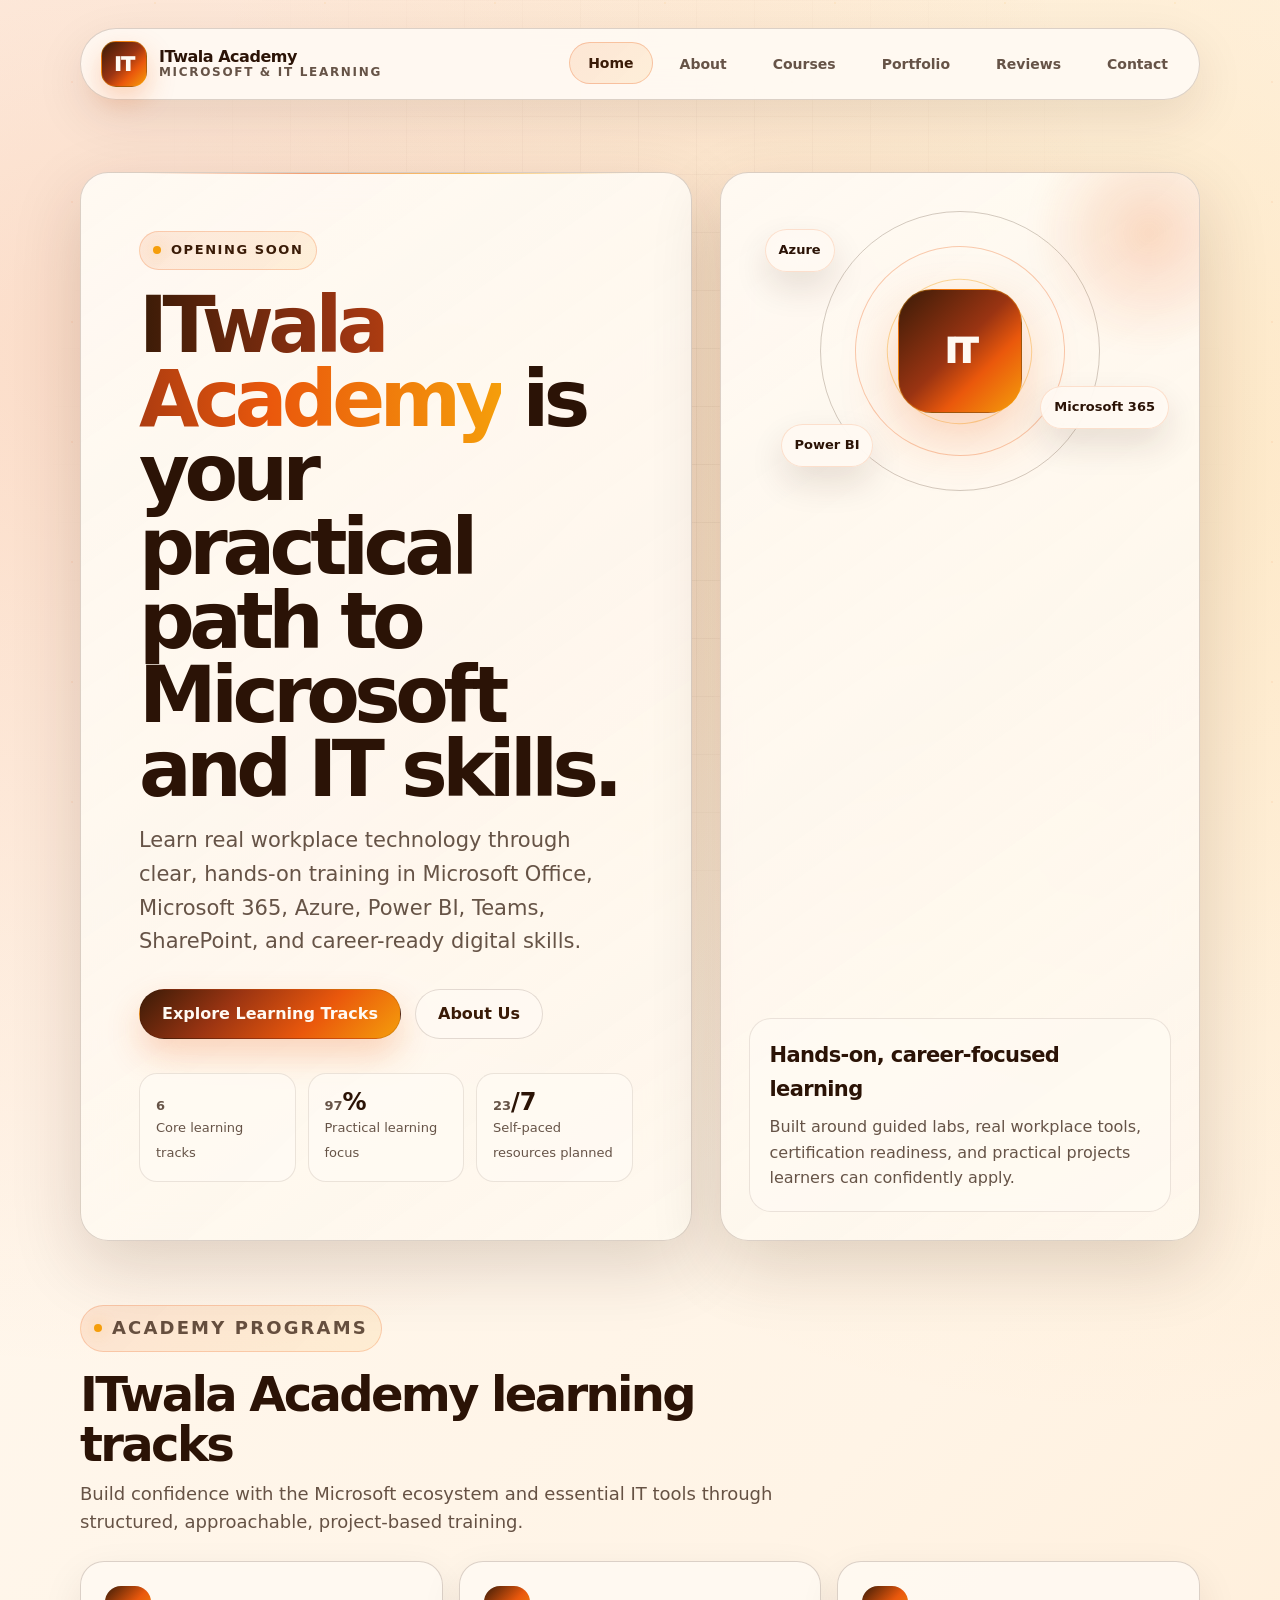
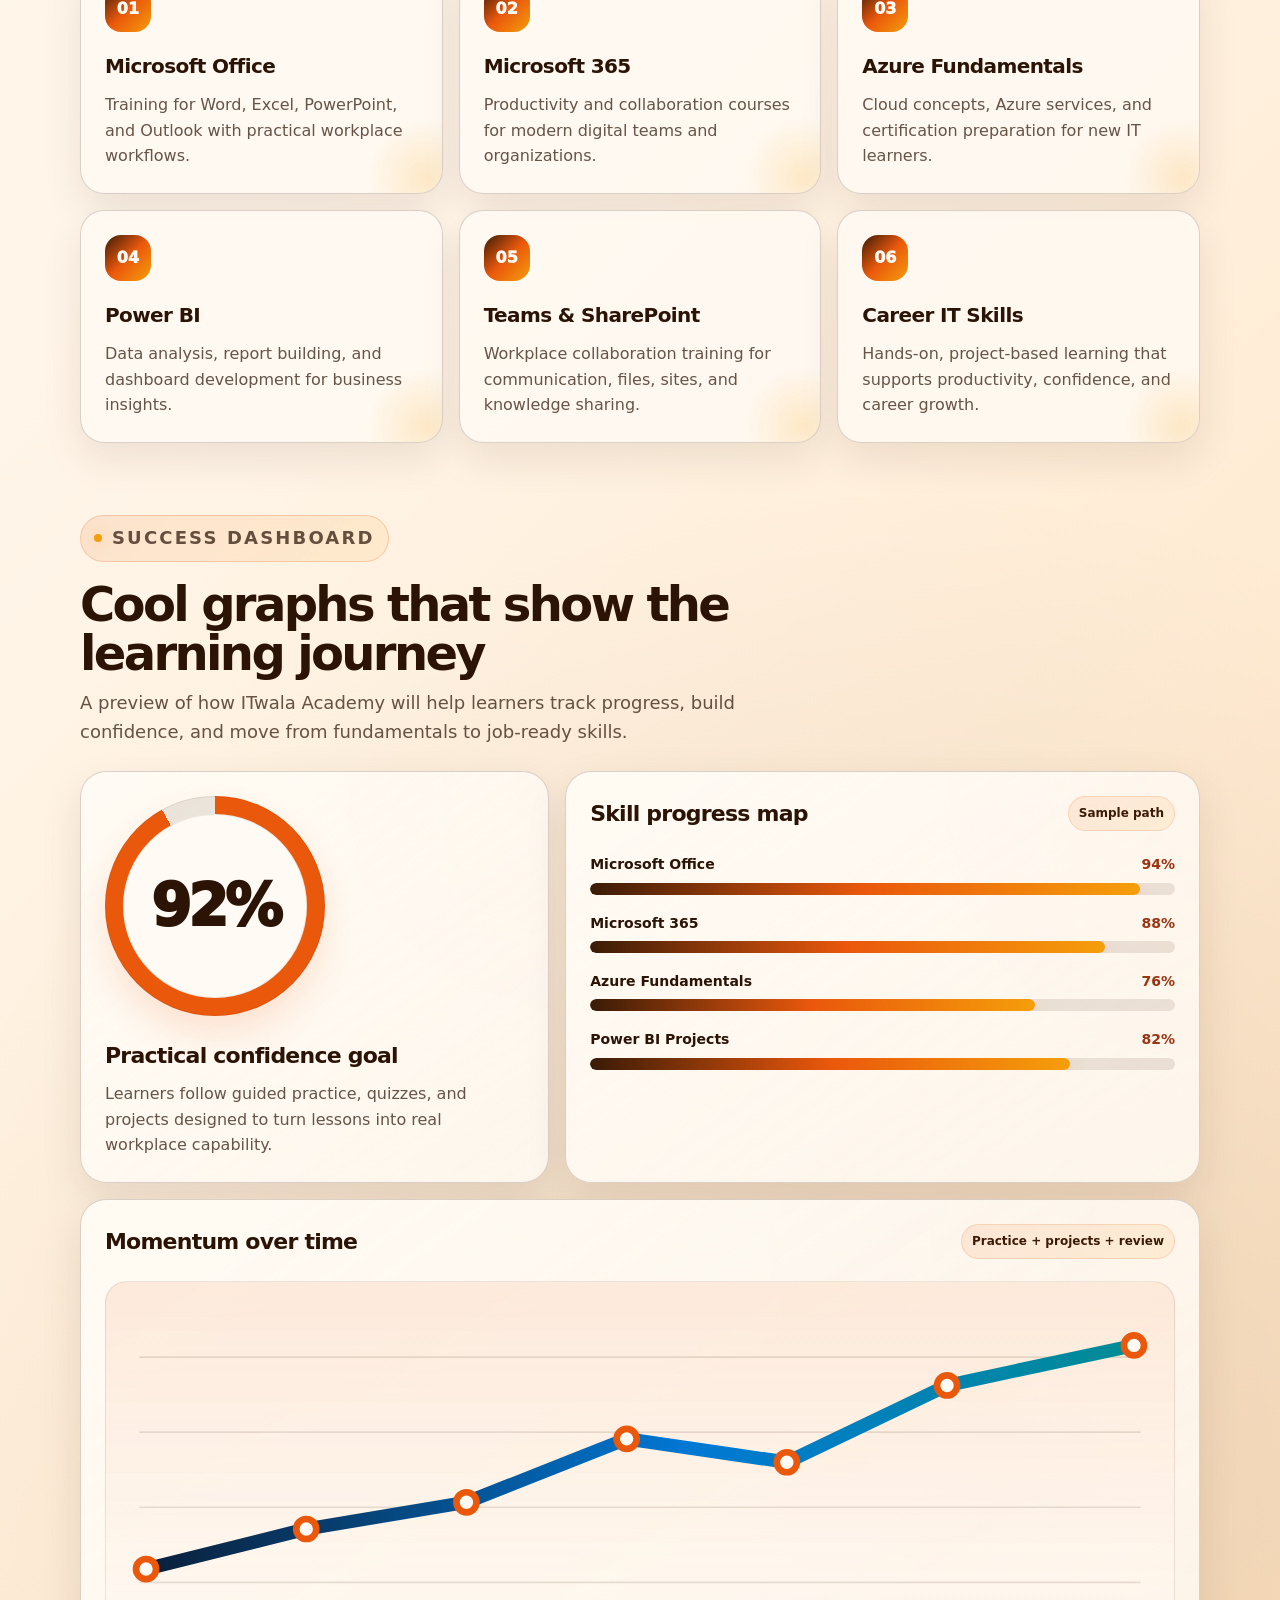
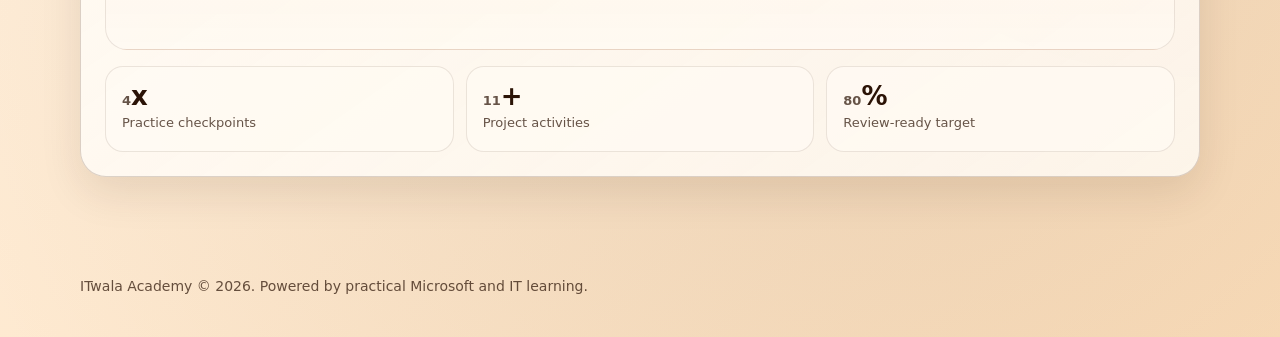
==== commit 8b51cac9: "Courage: Remove the duplicate testimonials page and keep sitewide navigation consistent across remai" ====
--- a/index.html
+++ b/index.html
@@ -24,7 +24,7 @@
                     <a href="about.html">About</a>
                     <a href="courses.html">Courses</a>
                     <a href="portfolio.html">Portfolio</a>
-                    <a href="testimonials.html">Testimonials</a>
+                    <a href="customer-reviews.html">Reviews</a>
                     <a href="contact.html">Contact</a>
                 </nav>
             </div>
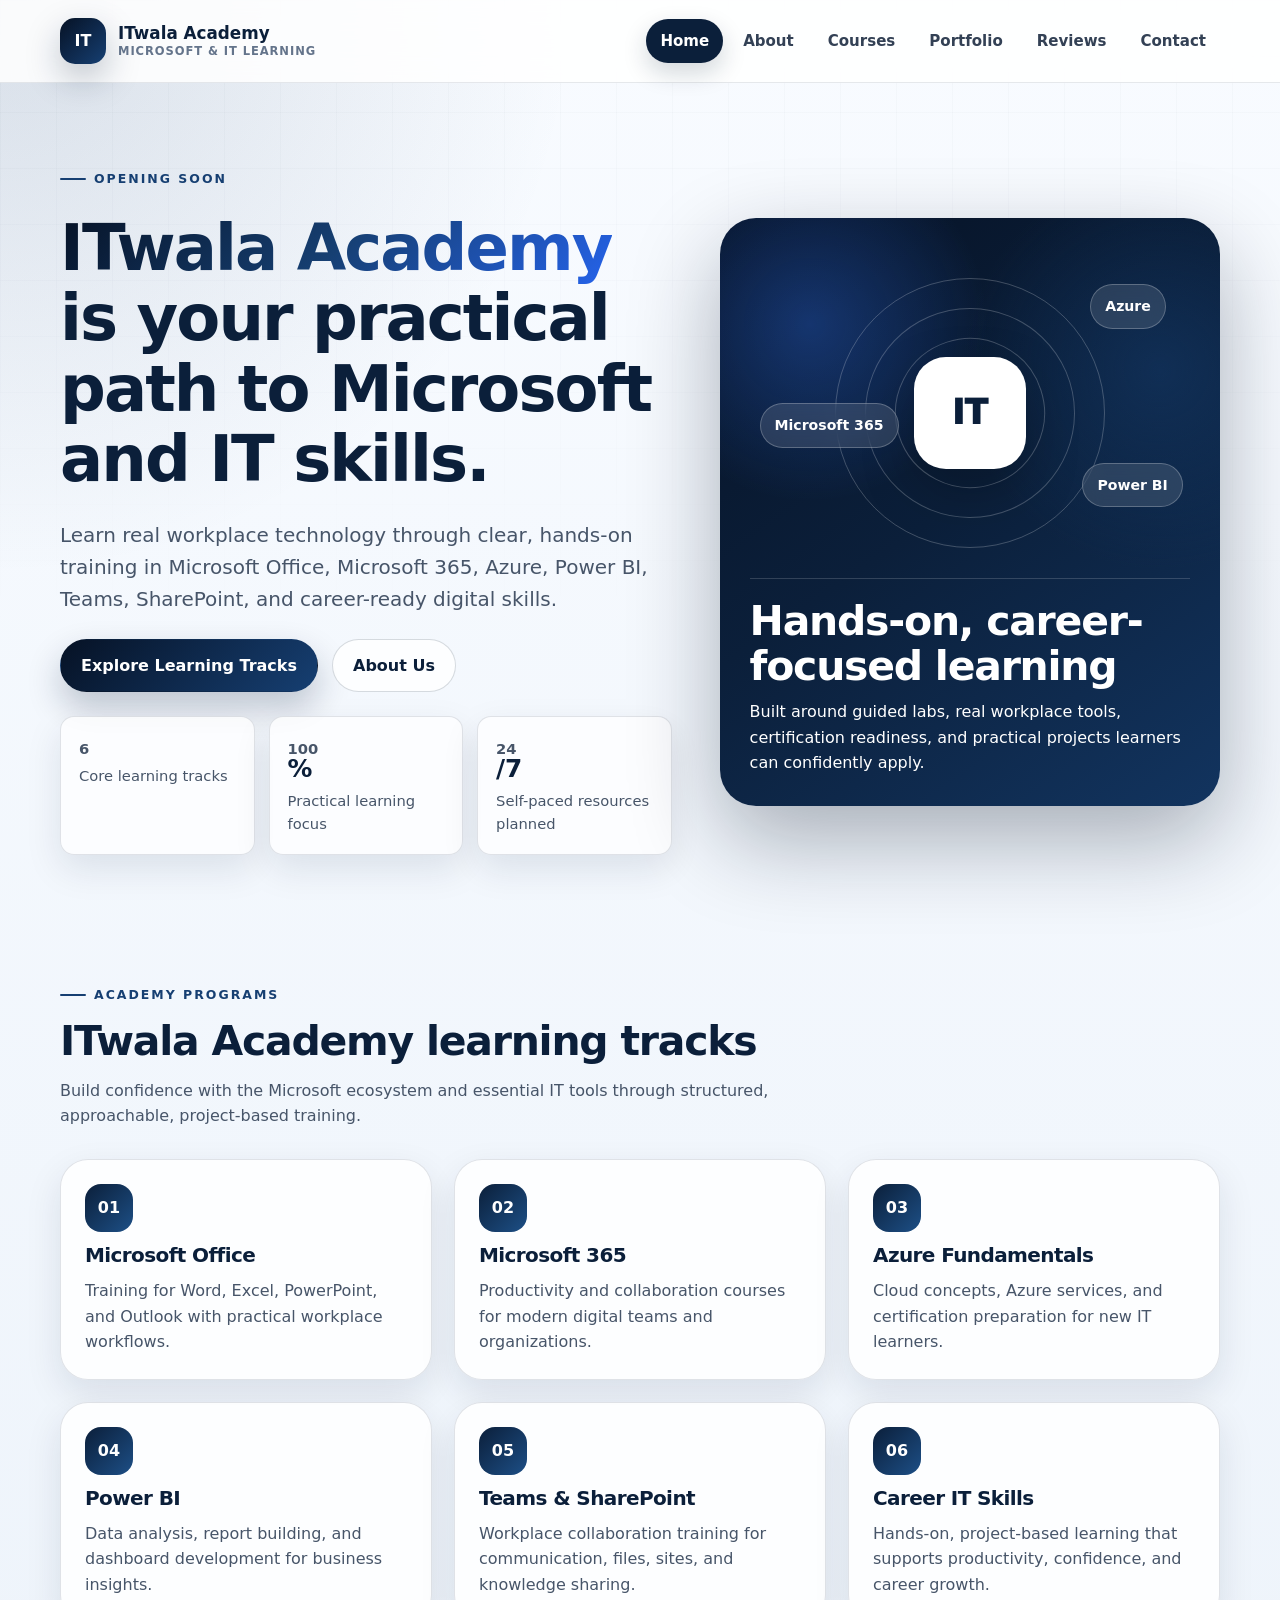
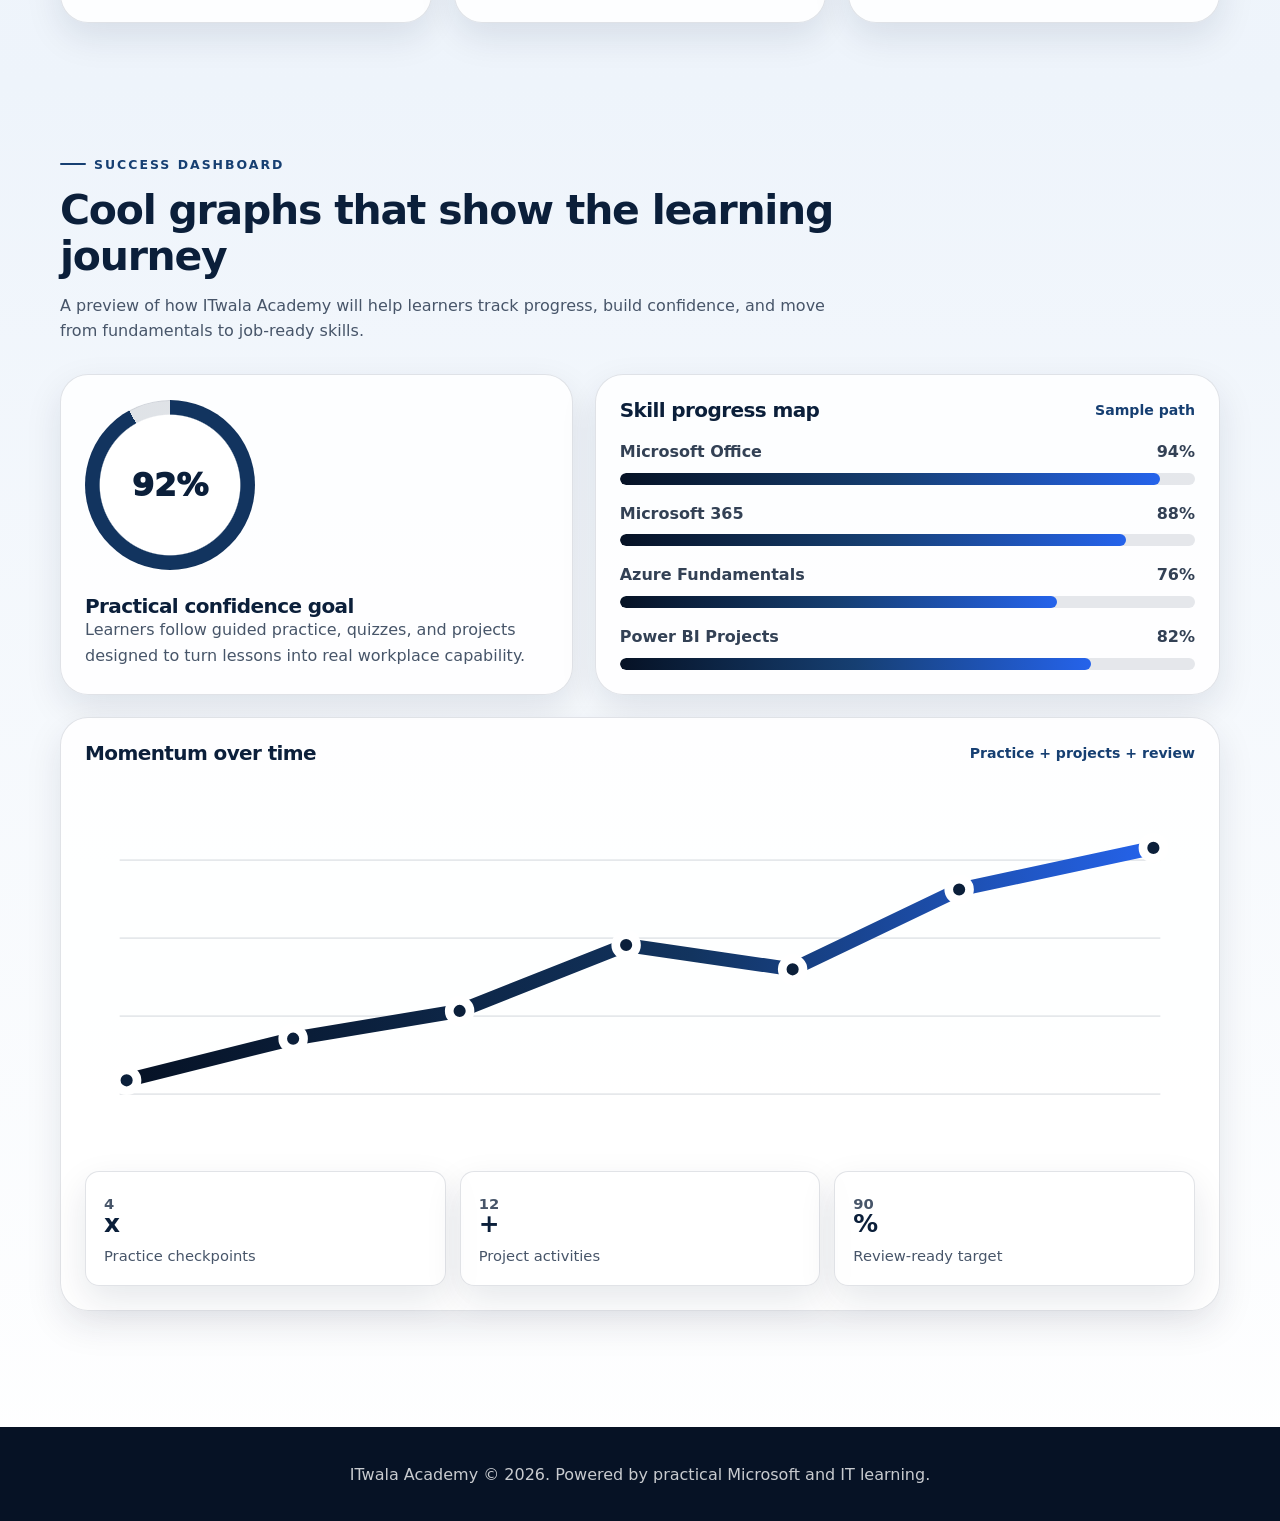
==== commit 85f95cb2: "Courage: Revert the site theme to the locked navy blue design standard" ====
--- a/index.html
+++ b/index.html
@@ -215,9 +215,9 @@
                         <svg viewBox="0 0 640 220" role="img">
                             <defs>
                                 <linearGradient id="lineGradient" x1="0" x2="1" y1="0" y2="0">
-                                    <stop offset="0%" stop-color="#0b1f3a"></stop>
-                                    <stop offset="55%" stop-color="#0078d4"></stop>
-                                    <stop offset="100%" stop-color="#008c95"></stop>
+                                    <stop offset="0%" stop-color="#061225"></stop>
+                                    <stop offset="55%" stop-color="#12345f"></stop>
+                                    <stop offset="100%" stop-color="#2563eb"></stop>
                                 </linearGradient>
                             </defs>
                             <path class="grid-line" d="M20 180H620"></path>
--- a/style.css
+++ b/style.css
@@ -1,29 +1,25 @@
 :root {
-    --sn-bg: #fff4e6;
-    --sn-bg-soft: #ffe1bd;
-    --sn-surface: rgba(255, 250, 243, 0.92);
-    --sn-surface-strong: #fffaf3;
-    --sn-surface-rgb: 255, 250, 243;
-    --sn-border: rgba(58, 27, 7, 0.18);
-    --sn-text: #2b1306;
-    --sn-text-muted: rgba(43, 19, 6, 0.72);
-    --sn-primary: #3a1b07;
-    --sn-primary-rgb: 58, 27, 7;
-    --sn-secondary: #ea580c;
-    --sn-secondary-rgb: 234, 88, 12;
-    --sn-secondary-deep: #9a3412;
-    --sn-secondary-deep-rgb: 154, 52, 18;
-    --sn-accent: #f59e0b;
-    --sn-accent-rgb: 245, 158, 11;
-    --sn-warning: #fbbf24;
-    --sn-warning-rgb: 251, 191, 36;
-    --sn-success: #c2410c;
-    --sn-success-rgb: 194, 65, 12;
-    --sn-shadow: 0 24px 70px rgba(var(--sn-primary-rgb), 0.16);
-    --sn-radius-lg: 28px;
-    --sn-radius-md: 18px;
-    --sn-radius-sm: 12px;
-    --sn-max-width: 1120px;
+    --navy-950: #061225;
+    --navy-900: #0b1f3a;
+    --navy-850: #0f2a4d;
+    --navy-800: #12345f;
+    --navy-700: #163f72;
+    --navy-600: #1d4f86;
+    --blue-600: #2563eb;
+    --blue-500: #2f6fed;
+    --sky-100: #eaf2ff;
+    --slate-900: #0f172a;
+    --slate-700: #334155;
+    --slate-600: #475569;
+    --slate-500: #64748b;
+    --slate-200: #e2e8f0;
+    --slate-100: #f1f5f9;
+    --white: #ffffff;
+    --shadow: 0 22px 70px rgba(11, 31, 58, 0.14);
+    --shadow-soft: 0 14px 36px rgba(11, 31, 58, 0.10);
+    --radius-lg: 28px;
+    --radius-md: 20px;
+    --radius-sm: 14px;
 }
 
 * {
@@ -35,232 +31,189 @@
 }
 
 body {
-    min-height: 100vh;
     margin: 0;
-    color: var(--sn-text);
-    font-family: Inter, ui-sans-serif, system-ui, -apple-system, BlinkMacSystemFont, "Segoe UI", Arial, sans-serif;
+    font-family: Inter, ui-sans-serif, system-ui, -apple-system, BlinkMacSystemFont, "Segoe UI", sans-serif;
+    color: var(--slate-900);
+    background:
+        radial-gradient(circle at top left, rgba(18, 52, 95, 0.14), transparent 36rem),
+        linear-gradient(180deg, #f8fbff 0%, #eef4fb 54%, #ffffff 100%);
     line-height: 1.6;
-    background:
-        radial-gradient(circle at 8% 10%, rgba(var(--sn-secondary-rgb), 0.18), transparent 30%),
-        radial-gradient(circle at 88% 12%, rgba(var(--sn-accent-rgb), 0.16), transparent 30%),
-        radial-gradient(circle at 70% 88%, rgba(var(--sn-primary-rgb), 0.1), transparent 32%),
-        linear-gradient(135deg, var(--sn-surface-strong) 0%, var(--sn-bg) 48%, var(--sn-bg-soft) 100%);
-    overflow-x: hidden;
 }
 
 body::before {
+    content: "";
     position: fixed;
     inset: 0;
-    z-index: -2;
-    content: "";
+    pointer-events: none;
     background-image:
-        linear-gradient(rgba(var(--sn-primary-rgb), 0.05) 1px, transparent 1px),
-        linear-gradient(90deg, rgba(var(--sn-primary-rgb), 0.05) 1px, transparent 1px);
-    background-size: 58px 58px;
-    mask-image: radial-gradient(circle at center, black, transparent 78%);
-}
-
-body::after {
-    position: fixed;
-    inset: 0;
+        linear-gradient(rgba(11, 31, 58, 0.035) 1px, transparent 1px),
+        linear-gradient(90deg, rgba(11, 31, 58, 0.035) 1px, transparent 1px);
+    background-size: 56px 56px;
+    mask-image: linear-gradient(to bottom, rgba(0, 0, 0, 0.7), transparent 72%);
     z-index: -1;
-    pointer-events: none;
-    content: "";
-    background:
-        radial-gradient(circle, rgba(var(--sn-secondary-rgb), 0.14) 0 1px, transparent 1.5px) 12px 22px / 120px 120px,
-        radial-gradient(circle, rgba(var(--sn-accent-rgb), 0.16) 0 1px, transparent 1.5px) 70px 88px / 170px 170px;
-    opacity: 0.46;
 }
 
 a {
     color: inherit;
+    text-decoration: none;
+}
+
+p {
+    margin: 0;
+    color: var(--slate-600);
+}
+
+h1,
+h2,
+h3 {
+    margin: 0;
+    color: var(--navy-900);
+    line-height: 1.1;
+    letter-spacing: -0.03em;
+}
+
+h1 {
+    font-size: clamp(2.4rem, 5vw, 5rem);
+}
+
+h2 {
+    font-size: clamp(1.9rem, 3.2vw, 3.1rem);
+}
+
+h3 {
+    font-size: 1.25rem;
+}
+
+ul {
+    margin: 0;
+    padding-left: 1.1rem;
+    color: var(--slate-600);
 }
 
 .site-shell {
-    width: min(var(--sn-max-width), calc(100% - 40px));
+    width: min(1160px, calc(100% - 40px));
     margin: 0 auto;
 }
 
 .site-header {
-    padding: 28px 0 18px;
+    position: sticky;
+    top: 0;
+    z-index: 50;
+    background: rgba(255, 255, 255, 0.86);
+    backdrop-filter: blur(18px);
+    border-bottom: 1px solid rgba(11, 31, 58, 0.10);
 }
 
 .topbar {
+    min-height: 82px;
     display: flex;
     align-items: center;
     justify-content: space-between;
-    gap: 20px;
-    padding: 12px;
-    border: 1px solid var(--sn-border);
-    border-radius: 999px;
-    background: var(--sn-surface);
-    box-shadow: 0 18px 50px rgba(var(--sn-primary-rgb), 0.1);
-    backdrop-filter: blur(18px);
+    gap: 28px;
 }
 
 .brand {
     display: inline-flex;
     align-items: center;
     gap: 12px;
-    padding-left: 8px;
-    color: var(--sn-text);
-    text-decoration: none;
-    font-weight: 850;
-    letter-spacing: -0.03em;
+    color: var(--navy-900);
+    font-weight: 800;
 }
 
 .brand-mark {
     display: grid;
+    place-items: center;
     width: 46px;
     height: 46px;
-    place-items: center;
-    border: 1px solid rgba(var(--sn-accent-rgb), 0.45);
     border-radius: 15px;
-    color: var(--sn-surface-strong);
-    background:
-        linear-gradient(135deg, var(--sn-primary), var(--sn-secondary-deep) 48%, var(--sn-secondary) 70%, var(--sn-accent));
-    box-shadow: 0 12px 28px rgba(var(--sn-secondary-rgb), 0.26);
-    font-size: 20px;
-    font-weight: 950;
+    color: var(--white);
+    background: linear-gradient(135deg, var(--navy-950), var(--navy-700));
+    box-shadow: 0 14px 34px rgba(11, 31, 58, 0.26);
 }
 
 .brand-text {
-    display: flex;
-    flex-direction: column;
-    line-height: 1.05;
+    display: grid;
+    font-size: 1.05rem;
+    line-height: 1.1;
 }
 
 .brand-text small {
-    color: var(--sn-text-muted);
-    font-size: 12px;
+    margin-top: 3px;
+    font-size: 0.72rem;
     font-weight: 700;
-    letter-spacing: 0.14em;
+    letter-spacing: 0.08em;
     text-transform: uppercase;
+    color: var(--slate-500);
 }
 
 .nav-links {
     display: flex;
-    flex-wrap: wrap;
     align-items: center;
     justify-content: flex-end;
-    gap: 8px;
+    flex-wrap: wrap;
+    gap: 6px;
 }
 
 .nav-links a {
-    position: relative;
-    display: inline-flex;
-    align-items: center;
-    justify-content: center;
-    min-height: 42px;
-    padding: 0 18px;
-    border: 1px solid transparent;
+    padding: 10px 14px;
     border-radius: 999px;
-    color: var(--sn-text-muted);
-    text-decoration: none;
-    font-size: 14px;
-    font-weight: 800;
-    transition: color 180ms ease, border-color 180ms ease, background 180ms ease, transform 180ms ease;
+    color: var(--slate-700);
+    font-weight: 700;
+    font-size: 0.94rem;
+    transition: 180ms ease;
 }
 
 .nav-links a:hover,
 .nav-links a.active {
-    border-color: rgba(var(--sn-secondary-rgb), 0.28);
-    color: var(--sn-primary);
-    background: linear-gradient(135deg, rgba(var(--sn-secondary-rgb), 0.12), rgba(var(--sn-accent-rgb), 0.1));
-    transform: translateY(-1px);
+    color: var(--white);
+    background: var(--navy-900);
+    box-shadow: 0 10px 24px rgba(11, 31, 58, 0.18);
 }
 
 .hero {
     display: grid;
-    grid-template-columns: minmax(0, 1.12fr) minmax(320px, 0.88fr);
-    gap: 28px;
-    align-items: stretch;
-    padding: 54px 0 34px;
-}
-
-.hero-content,
-.nebula-card,
-.content-card,
-.values-card {
-    position: relative;
-    border: 1px solid var(--sn-border);
-    background:
-        linear-gradient(145deg, rgba(var(--sn-surface-rgb), 0.98), rgba(var(--sn-surface-rgb), 0.84)),
-        linear-gradient(135deg, rgba(var(--sn-secondary-rgb), 0.12), rgba(var(--sn-accent-rgb), 0.1));
-    box-shadow: var(--sn-shadow);
-    backdrop-filter: blur(20px);
+    grid-template-columns: minmax(0, 1.1fr) minmax(320px, 0.9fr);
+    gap: 48px;
+    align-items: center;
+    padding: 86px 0 64px;
 }
 
 .hero-content {
-    overflow: hidden;
-    padding: clamp(32px, 5vw, 58px);
-    border-radius: var(--sn-radius-lg);
-}
-
-.hero-content::before,
-.content-card::before,
-.values-card::before {
-    position: absolute;
-    top: 0;
-    right: 10%;
-    left: 10%;
-    height: 1px;
-    content: "";
-    background: linear-gradient(90deg, transparent, rgba(var(--sn-secondary-rgb), 0.56), rgba(var(--sn-accent-rgb), 0.62), transparent);
+    display: grid;
+    gap: 24px;
+}
+
+.hero-lede {
+    max-width: 700px;
+    font-size: clamp(1.05rem, 2vw, 1.25rem);
 }
 
 .eyebrow {
     display: inline-flex;
+    width: fit-content;
     align-items: center;
-    gap: 10px;
-    margin: 0 0 18px;
-    padding: 8px 13px;
-    border: 1px solid rgba(var(--sn-secondary-rgb), 0.22);
-    border-radius: 999px;
-    color: var(--sn-primary);
-    background: linear-gradient(135deg, rgba(var(--sn-secondary-rgb), 0.11), rgba(var(--sn-accent-rgb), 0.1));
-    font-size: 13px;
-    font-weight: 850;
-    letter-spacing: 0.12em;
+    gap: 8px;
+    color: var(--navy-700);
+    font-size: 0.78rem;
+    font-weight: 900;
+    letter-spacing: 0.16em;
     text-transform: uppercase;
 }
 
 .eyebrow::before {
-    width: 8px;
-    height: 8px;
-    border-radius: 50%;
     content: "";
-    background: var(--sn-accent);
-    box-shadow: 0 0 16px rgba(var(--sn-accent-rgb), 0.45);
-}
-
-h1,
-h2,
-h3,
-p {
-    margin-top: 0;
-}
-
-h1 {
-    max-width: 780px;
-    margin-bottom: 18px;
-    font-size: clamp(42px, 7vw, 78px);
-    line-height: 0.95;
-    letter-spacing: -0.07em;
+    width: 26px;
+    height: 2px;
+    border-radius: 99px;
+    background: var(--navy-700);
 }
 
 .gradient-text {
-    color: transparent;
-    background: linear-gradient(90deg, var(--sn-primary), var(--sn-secondary-deep) 34%, var(--sn-secondary) 62%, var(--sn-accent));
+    color: var(--navy-900);
+    background: linear-gradient(135deg, var(--navy-950), var(--navy-700), var(--blue-600));
     -webkit-background-clip: text;
     background-clip: text;
-}
-
-.hero-lede {
-    max-width: 680px;
-    margin-bottom: 30px;
-    color: var(--sn-text-muted);
-    font-size: clamp(17px, 2vw, 21px);
+    color: transparent;
 }
 
 .cta-row {
@@ -268,1797 +221,1005 @@
     flex-wrap: wrap;
     gap: 14px;
     align-items: center;
-    margin-bottom: 34px;
 }
 
 .button {
     display: inline-flex;
     align-items: center;
     justify-content: center;
-    min-height: 50px;
-    padding: 0 22px;
-    border: 1px solid rgba(var(--sn-primary-rgb), 0.14);
+    min-height: 48px;
+    padding: 13px 20px;
     border-radius: 999px;
-    text-decoration: none;
-    font-weight: 850;
-    transition: transform 180ms ease, box-shadow 180ms ease, border-color 180ms ease, background 180ms ease;
+    font-weight: 800;
+    transition: 180ms ease;
+    border: 1px solid transparent;
 }
 
 .button-primary {
-    color: var(--sn-surface-strong);
-    background: linear-gradient(135deg, var(--sn-primary), var(--sn-secondary-deep), var(--sn-secondary), var(--sn-accent));
-    box-shadow: 0 16px 34px rgba(var(--sn-secondary-rgb), 0.24);
+    color: var(--white);
+    background: linear-gradient(135deg, var(--navy-950), var(--navy-700));
+    box-shadow: 0 16px 34px rgba(11, 31, 58, 0.24);
+}
+
+.button-primary:hover {
+    transform: translateY(-2px);
+    box-shadow: 0 20px 44px rgba(11, 31, 58, 0.30);
 }
 
 .button-secondary {
-    color: var(--sn-primary);
-    background: rgba(var(--sn-surface-rgb), 0.86);
-}
-
-.button:hover {
-    border-color: rgba(var(--sn-secondary-rgb), 0.34);
-    transform: translateY(-2px);
-}
-
-.stats {
-    display: grid;
-    grid-template-columns: repeat(3, minmax(0, 1fr));
-    gap: 12px;
-}
-
-.stat {
-    padding: 16px;
-    border: 1px solid rgba(var(--sn-primary-rgb), 0.1);
-    border-radius: 18px;
-    background: rgba(var(--sn-surface-rgb), 0.8);
-}
-
-.stat strong {
+    color: var(--navy-900);
+    background: rgba(255, 255, 255, 0.78);
+    border-color: rgba(11, 31, 58, 0.16);
+}
+
+.button-secondary:hover {
+    color: var(--white);
+    background: var(--navy-900);
+}
+
+.stats,
+.review-highlights,
+.success-metrics {
+    display: grid;
+    grid-template-columns: repeat(3, 1fr);
+    gap: 14px;
+}
+
+.stat,
+.review-highlight,
+.success-metrics div {
+    padding: 18px;
+    border: 1px solid rgba(11, 31, 58, 0.12);
+    border-radius: var(--radius-sm);
+    background: rgba(255, 255, 255, 0.74);
+    box-shadow: var(--shadow-soft);
+}
+
+.stat strong,
+.review-highlight strong,
+.success-metrics strong {
     display: block;
-    color: var(--sn-text);
-    font-size: 24px;
+    color: var(--navy-900);
+    font-size: 1.55rem;
     line-height: 1;
 }
 
-.stat span {
-    color: var(--sn-text-muted);
-    font-size: 13px;
-}
-
-.nebula-card {
-    display: flex;
-    min-height: 100%;
-    flex-direction: column;
-    justify-content: space-between;
+.stat span,
+.review-highlight span,
+.success-metrics span {
+    display: block;
+    margin-top: 7px;
+    color: var(--slate-600);
+    font-size: 0.92rem;
+}
+
+.nebula-card,
+.portfolio-visual-card {
+    position: relative;
     overflow: hidden;
-    padding: 28px;
-    border-radius: var(--sn-radius-lg);
-}
-
-.nebula-card::before {
-    position: absolute;
-    width: 260px;
-    height: 260px;
-    top: -70px;
-    right: -80px;
-    border-radius: 50%;
-    content: "";
-    background: radial-gradient(circle, rgba(var(--sn-secondary-rgb), 0.2), transparent 64%);
-    filter: blur(8px);
+    min-height: 480px;
+    border-radius: 36px;
+    padding: 30px;
+    color: var(--white);
+    background:
+        radial-gradient(circle at 18% 18%, rgba(47, 111, 237, 0.34), transparent 28%),
+        radial-gradient(circle at 88% 26%, rgba(18, 52, 95, 0.72), transparent 32%),
+        linear-gradient(145deg, var(--navy-950), var(--navy-900) 48%, var(--navy-800));
+    box-shadow: 0 34px 90px rgba(6, 18, 37, 0.32);
+}
+
+.nebula-card h2,
+.nebula-card p,
+.portfolio-visual-card h2,
+.portfolio-visual-card p {
+    color: var(--white);
 }
 
 .orbit {
     position: relative;
-    display: grid;
-    min-height: 300px;
+    min-height: 330px;
+    display: grid;
     place-items: center;
 }
 
 .orbit-ring {
     position: absolute;
-    width: min(280px, 80%);
-    aspect-ratio: 1;
-    border: 1px solid rgba(var(--sn-primary-rgb), 0.22);
+    border: 1px solid rgba(255, 255, 255, 0.22);
     border-radius: 50%;
 }
 
+.orbit-ring:nth-child(1) {
+    width: 270px;
+    height: 270px;
+}
+
 .orbit-ring:nth-child(2) {
-    width: min(210px, 62%);
-    border-color: rgba(var(--sn-secondary-rgb), 0.3);
-    transform: rotate(28deg);
+    width: 210px;
+    height: 210px;
+    transform: rotate(22deg);
 }
 
 .orbit-ring:nth-child(3) {
-    width: min(145px, 46%);
-    border-color: rgba(var(--sn-accent-rgb), 0.38);
+    width: 150px;
+    height: 150px;
     transform: rotate(-18deg);
 }
 
 .orbit-core {
-    position: relative;
-    z-index: 2;
-    display: grid;
-    width: 124px;
-    height: 124px;
+    display: grid;
     place-items: center;
-    border: 1px solid rgba(var(--sn-accent-rgb), 0.38);
-    border-radius: 34px;
-    color: var(--sn-surface-strong);
-    background: linear-gradient(135deg, var(--sn-primary), var(--sn-secondary-deep) 48%, var(--sn-secondary) 68%, var(--sn-accent));
-    box-shadow: 0 22px 55px rgba(var(--sn-secondary-rgb), 0.26);
-    font-size: 34px;
+    width: 112px;
+    height: 112px;
+    border-radius: 32px;
+    color: var(--navy-900);
+    background: var(--white);
+    font-size: 2.1rem;
     font-weight: 950;
-    letter-spacing: -0.08em;
+    box-shadow: 0 22px 54px rgba(0, 0, 0, 0.22);
 }
 
 .floating-chip {
     position: absolute;
-    z-index: 3;
-    padding: 10px 13px;
-    border: 1px solid rgba(var(--sn-secondary-rgb), 0.16);
+    padding: 10px 14px;
+    border: 1px solid rgba(255, 255, 255, 0.24);
     border-radius: 999px;
-    color: var(--sn-text);
-    background: rgba(var(--sn-surface-rgb), 0.88);
-    box-shadow: 0 16px 34px rgba(var(--sn-primary-rgb), 0.12);
-    font-size: 13px;
-    font-weight: 850;
-    backdrop-filter: blur(14px);
+    background: rgba(255, 255, 255, 0.12);
+    backdrop-filter: blur(10px);
+    color: var(--white);
+    font-weight: 800;
+    font-size: 0.88rem;
 }
 
 .chip-azure {
-    top: 28px;
-    left: 16px;
+    top: 36px;
+    right: 24px;
 }
 
 .chip-m365 {
-    right: 2px;
-    bottom: 72px;
+    left: 10px;
+    top: 155px;
 }
 
 .chip-powerbi {
-    bottom: 34px;
-    left: 32px;
+    right: 8px;
+    bottom: 70px;
 }
 
 .card-footer {
-    position: relative;
-    z-index: 2;
-    padding: 20px;
-    border: 1px solid rgba(var(--sn-primary-rgb), 0.1);
-    border-radius: 22px;
-    background: rgba(var(--sn-surface-rgb), 0.78);
-}
-
-.card-footer h2,
-.card-footer h3 {
-    margin-bottom: 8px;
-    font-size: 21px;
-    letter-spacing: -0.03em;
-}
-
-.card-footer p {
-    margin-bottom: 0;
-    color: var(--sn-text-muted);
+    display: grid;
+    gap: 10px;
+    padding-top: 20px;
+    border-top: 1px solid rgba(255, 255, 255, 0.16);
 }
 
 .section {
-    padding: 30px 0 72px;
+    padding: 66px 0;
 }
 
 .section-header {
-    max-width: 760px;
-    margin-bottom: 24px;
-}
-
-.section-header h2 {
-    margin-bottom: 10px;
-    font-size: clamp(30px, 4vw, 48px);
-    line-height: 1.04;
-    letter-spacing: -0.055em;
-}
-
-.section-header p {
-    color: var(--sn-text-muted);
-    font-size: 18px;
-}
-
-.offerings-grid {
-    display: grid;
-    grid-template-columns: repeat(3, minmax(0, 1fr));
-    gap: 16px;
+    display: grid;
+    gap: 14px;
+    max-width: 780px;
+    margin-bottom: 30px;
+}
+
+.offerings-grid,
+.reviews-grid,
+.portfolio-grid {
+    display: grid;
+    grid-template-columns: repeat(3, 1fr);
+    gap: 22px;
+}
+
+.offering-card,
+.review-card,
+.portfolio-card,
+.content-card,
+.detail-card,
+.graph-card,
+.story-panel,
+.values-card,
+.about-cta-card,
+.portfolio-process-card {
+    border: 1px solid rgba(11, 31, 58, 0.12);
+    border-radius: var(--radius-lg);
+    background: rgba(255, 255, 255, 0.84);
+    box-shadow: var(--shadow-soft);
+}
+
+.offering-card,
+.review-card,
+.portfolio-card,
+.detail-card,
+.graph-card,
+.story-panel {
+    padding: 24px;
 }
 
 .offering-card {
-    position: relative;
-    overflow: hidden;
-    min-height: 210px;
-    padding: 24px;
-    border: 1px solid var(--sn-border);
-    border-radius: 24px;
-    background: rgba(var(--sn-surface-rgb), 0.86);
-    box-shadow: 0 16px 42px rgba(var(--sn-primary-rgb), 0.09);
-    transition: transform 180ms ease, border-color 180ms ease, background 180ms ease;
-}
-
-.offering-card::before {
-    position: absolute;
-    width: 120px;
-    height: 120px;
-    right: -44px;
-    bottom: -44px;
-    border-radius: 50%;
-    content: "";
-    background: radial-gradient(circle, rgba(var(--sn-accent-rgb), 0.18), transparent 70%);
-}
-
-.offering-card:hover {
-    border-color: rgba(var(--sn-secondary-rgb), 0.32);
-    background: rgba(var(--sn-surface-rgb), 0.98);
+    display: grid;
+    gap: 12px;
+    transition: 180ms ease;
+}
+
+.offering-card:hover,
+.review-card:hover,
+.portfolio-card:hover,
+.detail-card:hover {
     transform: translateY(-4px);
+    box-shadow: var(--shadow);
 }
 
 .icon,
-.detail-number {
-    display: grid;
-    width: 46px;
-    height: 46px;
-    margin-bottom: 18px;
+.detail-number,
+.capability-icon {
+    display: inline-grid;
     place-items: center;
+    width: 48px;
+    height: 48px;
     border-radius: 16px;
-    color: var(--sn-surface-strong);
-    background: linear-gradient(135deg, var(--sn-primary), var(--sn-secondary), var(--sn-accent));
-    font-weight: 950;
-}
-
-.offering-card h3 {
-    margin-bottom: 10px;
-    font-size: 20px;
-    letter-spacing: -0.03em;
-}
-
-.offering-card p {
-    margin-bottom: 0;
-    color: var(--sn-text-muted);
+    color: var(--white);
+    background: linear-gradient(135deg, var(--navy-900), var(--navy-600));
+    font-weight: 900;
 }
 
 .success-section {
-    padding-top: 0;
+    padding-bottom: 86px;
 }
 
 .success-lab {
     display: grid;
-    grid-template-columns: 0.85fr 1.15fr;
-    gap: 16px;
-}
-
-.graph-card {
-    overflow: hidden;
-    padding: 24px;
-    border: 1px solid var(--sn-border);
-    border-radius: 26px;
-    background:
-        linear-gradient(145deg, rgba(var(--sn-surface-rgb), 0.98), rgba(var(--sn-surface-rgb), 0.84)),
-        radial-gradient(circle at top right, rgba(var(--sn-secondary-rgb), 0.14), transparent 42%);
-    box-shadow: 0 16px 42px rgba(var(--sn-primary-rgb), 0.1);
+    grid-template-columns: 0.82fr 1fr;
+    gap: 22px;
 }
 
 .success-overview {
     display: grid;
+    align-items: center;
     gap: 22px;
-    align-content: center;
 }
 
 .graph-card-wide {
     grid-column: 1 / -1;
 }
 
-.graph-card h3 {
-    margin-bottom: 8px;
-    font-size: 22px;
-    letter-spacing: -0.035em;
-}
-
-.graph-card p {
-    margin-bottom: 0;
-    color: var(--sn-text-muted);
+.radial-chart,
+.portfolio-donut {
+    --score: 75%;
+    display: grid;
+    place-items: center;
+    width: 170px;
+    height: 170px;
+    border-radius: 50%;
+    background:
+        radial-gradient(circle at center, white 58%, transparent 59%),
+        conic-gradient(var(--navy-800) var(--score), rgba(11, 31, 58, 0.12) 0);
+    box-shadow: inset 0 0 0 1px rgba(11, 31, 58, 0.08);
+}
+
+.radial-chart span,
+.portfolio-donut span {
+    color: var(--navy-900);
+    font-size: 2rem;
+    font-weight: 950;
 }
 
 .graph-card-heading {
     display: flex;
-    align-items: start;
     justify-content: space-between;
     gap: 16px;
-    margin-bottom: 22px;
-}
-
-.graph-card-heading h3 {
-    margin-bottom: 0;
+    margin-bottom: 18px;
 }
 
 .graph-card-heading span {
-    padding: 7px 10px;
-    border: 1px solid rgba(var(--sn-secondary-rgb), 0.16);
-    border-radius: 999px;
-    color: var(--sn-primary);
-    background: linear-gradient(135deg, rgba(var(--sn-secondary-rgb), 0.1), rgba(var(--sn-accent-rgb), 0.1));
-    font-size: 12px;
-    font-weight: 850;
-    white-space: nowrap;
-}
-
-.radial-chart {
-    position: relative;
-    display: grid;
-    width: min(220px, 100%);
-    aspect-ratio: 1;
-    place-items: center;
-    border-radius: 50%;
-    background:
-        conic-gradient(var(--sn-secondary) 0 var(--score), var(--sn-accent) var(--score), rgba(var(--sn-primary-rgb), 0.1) var(--score) 100%);
-    box-shadow: inset 0 0 0 1px rgba(var(--sn-primary-rgb), 0.08), 0 18px 34px rgba(var(--sn-secondary-rgb), 0.14);
-}
-
-.radial-chart::before {
-    position: absolute;
-    inset: 18px;
-    border-radius: 50%;
-    content: "";
-    background: var(--sn-surface-strong);
-    box-shadow: inset 0 0 0 1px rgba(var(--sn-primary-rgb), 0.08);
-}
-
-.radial-chart span {
-    position: relative;
-    z-index: 2;
-    color: var(--sn-text);
-    font-size: clamp(38px, 6vw, 58px);
-    font-weight: 950;
-    letter-spacing: -0.06em;
+    color: var(--navy-700);
+    font-weight: 800;
+    font-size: 0.88rem;
 }
 
 .success-bars {
     display: grid;
-    gap: 17px;
+    gap: 16px;
 }
 
 .success-bar-label {
     display: flex;
     justify-content: space-between;
-    gap: 14px;
-    margin-bottom: 7px;
-    color: var(--sn-text);
-    font-size: 14px;
+    gap: 12px;
+    margin-bottom: 8px;
+    color: var(--slate-700);
     font-weight: 800;
 }
 
-.success-bar-label strong {
-    color: var(--sn-secondary-deep);
-}
-
 .success-bar-track {
+    height: 12px;
     overflow: hidden;
-    height: 12px;
     border-radius: 999px;
-    background: rgba(var(--sn-primary-rgb), 0.1);
+    background: rgba(11, 31, 58, 0.10);
 }
 
 .success-bar-fill {
     display: block;
-    width: 0;
+    width: 0%;
     height: 100%;
     border-radius: inherit;
-    background: linear-gradient(90deg, var(--sn-primary), var(--sn-secondary), var(--sn-accent));
-    box-shadow: 0 8px 20px rgba(var(--sn-secondary-rgb), 0.24);
-    transition: width 1100ms cubic-bezier(0.2, 0.8, 0.2, 1);
-}
-
-.line-chart {
-    overflow: hidden;
-    border: 1px solid rgba(var(--sn-primary-rgb), 0.1);
-    border-radius: 22px;
-    background:
-        linear-gradient(180deg, rgba(var(--sn-secondary-rgb), 0.1), transparent),
-        rgba(var(--sn-surface-rgb), 0.8);
+    background: linear-gradient(90deg, var(--navy-950), var(--navy-700), var(--blue-600));
+    transition: width 900ms ease;
 }
 
 .line-chart svg {
-    display: block;
     width: 100%;
     height: auto;
 }
 
-.grid-line {
+.line-chart .grid-line {
     fill: none;
-    stroke: rgba(var(--sn-primary-rgb), 0.12);
+    stroke: rgba(11, 31, 58, 0.10);
     stroke-width: 1;
 }
 
-.line-path {
+.line-chart .line-path {
     fill: none;
-    stroke: url("#lineGradient");
+    stroke: url(#lineGradient);
     stroke-width: 8;
     stroke-linecap: round;
     stroke-linejoin: round;
-    stroke-dasharray: 820;
-    stroke-dashoffset: 820;
-    transition: stroke-dashoffset 1400ms ease;
-}
-
-.success-lab.is-visible .line-path {
-    stroke-dashoffset: 0;
 }
 
 .line-chart circle {
-    fill: var(--sn-surface-strong);
-    stroke: var(--sn-secondary);
-    stroke-width: 4;
-}
-
-.success-metrics {
-    display: grid;
-    grid-template-columns: repeat(3, minmax(0, 1fr));
+    fill: var(--navy-900);
+    stroke: var(--white);
+    stroke-width: 5;
+}
+
+.about-page {
+    display: grid;
+    gap: 34px;
+}
+
+.content-card {
+    padding: clamp(26px, 5vw, 46px);
+}
+
+.about-intro-card {
+    margin-top: 64px;
+}
+
+.about-hero-grid {
+    display: grid;
+    grid-template-columns: minmax(0, 1.05fr) minmax(300px, 0.95fr);
+    gap: 34px;
+    align-items: center;
+}
+
+.about-hero-copy {
+    display: grid;
+    gap: 20px;
+}
+
+.academy-snapshot,
+.snapshot-grid {
+    display: grid;
+    gap: 16px;
+}
+
+.snapshot-grid {
+    grid-template-columns: repeat(2, 1fr);
+}
+
+.snapshot-card {
+    padding: 18px;
+    border: 1px solid rgba(11, 31, 58, 0.12);
+    border-radius: var(--radius-md);
+    background: linear-gradient(180deg, #ffffff, #f3f7fc);
+}
+
+.snapshot-card strong {
+    display: block;
+    color: var(--navy-900);
+    font-size: 1.1rem;
+}
+
+.snapshot-card span {
+    color: var(--navy-700);
+    font-weight: 900;
+    font-size: 0.84rem;
+}
+
+.snapshot-feature {
+    color: var(--white);
+    background: linear-gradient(135deg, var(--navy-950), var(--navy-700));
+}
+
+.snapshot-feature strong,
+.snapshot-feature span,
+.snapshot-feature p {
+    color: var(--white);
+}
+
+.story-grid,
+.about-details,
+.values-grid,
+.learning-steps,
+.portfolio-capability-grid,
+.portfolio-process {
+    display: grid;
+    grid-template-columns: repeat(3, 1fr);
+    gap: 22px;
+}
+
+.about-details {
+    align-items: stretch;
+}
+
+.detail-card {
+    display: grid;
+    gap: 14px;
+}
+
+.learning-model-card,
+.about-story-card {
+    display: grid;
+    gap: 8px;
+}
+
+.learning-steps {
+    grid-template-columns: repeat(4, 1fr);
+}
+
+.learning-steps article,
+.portfolio-process article,
+.portfolio-capability-grid article,
+.values-grid div {
+    padding: 22px;
+    border-radius: var(--radius-md);
+    background: rgba(234, 242, 255, 0.64);
+    border: 1px solid rgba(11, 31, 58, 0.10);
+}
+
+.learning-steps span,
+.portfolio-process span {
+    color: var(--navy-700);
+    font-weight: 950;
+    text-transform: uppercase;
+    letter-spacing: 0.12em;
+    font-size: 0.75rem;
+}
+
+.values-card,
+.about-cta-card,
+.portfolio-process-card {
+    padding: clamp(26px, 5vw, 42px);
+}
+
+.values-card,
+.about-cta-card {
+    display: grid;
+    grid-template-columns: 0.9fr 1.1fr;
+    gap: 28px;
+    align-items: center;
+}
+
+.about-cta-card {
+    background: linear-gradient(135deg, var(--navy-950), var(--navy-800));
+}
+
+.about-cta-card h2,
+.about-cta-card p,
+.about-cta-card .eyebrow {
+    color: var(--white);
+}
+
+.about-cta-card .eyebrow::before {
+    background: var(--white);
+}
+
+.reviews-hero-section {
+    align-items: stretch;
+}
+
+.review-score-card {
+    display: grid;
+    align-content: center;
+    gap: 26px;
+    min-height: 420px;
+}
+
+.review-score {
+    text-align: center;
+}
+
+.score-number {
+    display: block;
+    color: var(--white);
+    font-size: 5rem;
+    font-weight: 950;
+    line-height: 1;
+}
+
+.star-rating {
+    display: inline-flex;
+    gap: 3px;
+    color: var(--navy-700);
+    letter-spacing: 0.04em;
+}
+
+.review-score .star-rating {
+    color: #dbeafe;
+    font-size: 1.35rem;
+}
+
+.review-breakdown {
+    display: grid;
     gap: 12px;
-    margin-top: 16px;
-}
-
-.success-metrics div {
-    padding: 16px;
-    border: 1px solid rgba(var(--sn-primary-rgb), 0.1);
-    border-radius: 18px;
-    background: rgba(var(--sn-surface-rgb), 0.8);
-}
-
-.success-metrics strong {
+}
+
+.review-breakdown div {
+    display: flex;
+    justify-content: space-between;
+    gap: 12px;
+    padding: 14px 0;
+    border-top: 1px solid rgba(255, 255, 255, 0.16);
+    color: rgba(255, 255, 255, 0.82);
+}
+
+.review-breakdown strong {
+    color: var(--white);
+}
+
+.featured-review {
+    display: grid;
+    grid-template-columns: 260px 1fr;
+    gap: 26px;
+    padding: 28px;
+    margin-bottom: 24px;
+    border-radius: var(--radius-lg);
+    background: linear-gradient(135deg, var(--navy-950), var(--navy-800));
+    box-shadow: var(--shadow);
+}
+
+.featured-review-badge {
+    display: grid;
+    place-content: center;
+    gap: 8px;
+    text-align: center;
+    border-radius: var(--radius-md);
+    background: rgba(255, 255, 255, 0.12);
+    color: var(--white);
+}
+
+.featured-review-badge span {
+    text-transform: uppercase;
+    letter-spacing: 0.12em;
+    font-size: 0.75rem;
+    font-weight: 900;
+}
+
+.featured-review-badge strong {
+    color: var(--white);
+    font-size: 1.4rem;
+}
+
+.featured-review-copy {
+    display: grid;
+    gap: 18px;
+}
+
+.featured-review blockquote {
+    margin: 0;
+    color: var(--white);
+    font-size: 1.18rem;
+}
+
+.featured-review .star-rating {
+    color: #dbeafe;
+}
+
+.reviewer {
+    display: flex;
+    align-items: center;
+    gap: 12px;
+}
+
+.reviewer-avatar {
+    display: grid;
+    place-items: center;
+    width: 46px;
+    height: 46px;
+    border-radius: 50%;
+    color: var(--white);
+    background: var(--navy-900);
+    font-weight: 950;
+}
+
+.featured-review .reviewer strong,
+.featured-review .reviewer small {
+    color: var(--white);
+}
+
+.reviewer small {
     display: block;
-    color: var(--sn-text);
-    font-size: 26px;
-    line-height: 1;
-}
-
-.success-metrics span {
-    color: var(--sn-text-muted);
-    font-size: 13px;
-}
-
-.content-card {
-    overflow: hidden;
-    padding: clamp(28px, 5vw, 54px);
-    border-radius: var(--sn-radius-lg);
-}
-
-.content-card h2 {
-    margin-bottom: 16px;
-    font-size: clamp(30px, 4vw, 48px);
-    line-height: 1.05;
-    letter-spacing: -0.055em;
-}
-
-.content-card p {
-    color: var(--sn-text-muted);
-    font-size: 18px;
-}
-
-.about-page {
-    display: grid;
-    gap: 22px;
-}
-
-.about-intro-card {
-    isolation: isolate;
-}
-
-.about-intro-card::after {
-    position: absolute;
-    width: 360px;
-    height: 360px;
-    right: -150px;
-    bottom: -170px;
-    z-index: -1;
-    border-radius: 50%;
-    content: "";
-    background: radial-gradient(circle, rgba(var(--sn-secondary-rgb), 0.18), rgba(var(--sn-accent-rgb), 0.1), transparent 68%);
-    filter: blur(4px);
-}
-
-.about-hero-grid {
-    display: grid;
-    grid-template-columns: minmax(0, 1.05fr) minmax(320px, 0.95fr);
-    gap: clamp(24px, 4vw, 46px);
+    color: var(--slate-500);
+}
+
+.review-card {
+    display: grid;
+    gap: 18px;
+}
+
+.review-card-top {
+    display: flex;
+    justify-content: space-between;
+    gap: 14px;
     align-items: center;
 }
 
-.about-hero-copy h1 {
-    max-width: 760px;
-}
-
-.about-hero-copy .cta-row,
-.about-cta-card .cta-row {
-    margin-bottom: 0;
-}
-
-.academy-snapshot {
-    position: relative;
-    display: grid;
-    gap: 14px;
-}
-
-.academy-snapshot::before {
-    position: absolute;
-    inset: 22px;
-    border: 1px solid rgba(var(--sn-secondary-rgb), 0.16);
-    border-radius: 32px;
-    content: "";
-    transform: rotate(-2deg);
-}
-
-.snapshot-grid {
+.verified-badge {
+    padding: 5px 10px;
+    border-radius: 999px;
+    color: var(--navy-700);
+    background: var(--sky-100);
+    font-size: 0.76rem;
+    font-weight: 900;
+}
+
+.portfolio-hero {
+    grid-template-columns: minmax(0, 1fr) minmax(340px, 0.9fr);
+}
+
+.portfolio-device {
     position: relative;
     z-index: 1;
-    display: grid;
-    grid-template-columns: repeat(2, minmax(0, 1fr));
-    gap: 12px;
-}
-
-.snapshot-card {
-    position: relative;
-    z-index: 1;
-    padding: 18px;
-    border: 1px solid rgba(var(--sn-primary-rgb), 0.1);
-    border-radius: 20px;
-    background: rgba(var(--sn-surface-rgb), 0.86);
-    box-shadow: 0 16px 34px rgba(var(--sn-primary-rgb), 0.08);
-}
-
-.snapshot-card strong,
-.snapshot-card span {
-    display: block;
-}
-
-.snapshot-card strong {
-    margin-bottom: 6px;
-    color: var(--sn-text);
-    font-size: 22px;
-    line-height: 1.05;
-    letter-spacing: -0.04em;
-}
-
-.snapshot-card span {
-    color: var(--sn-text-muted);
-    font-size: 13px;
-    font-weight: 800;
-}
-
-.snapshot-card p {
-    margin-bottom: 0;
-    font-size: 15px;
-}
-
-.snapshot-feature {
-    padding: 24px;
-    color: var(--sn-surface-strong);
-    background:
-        linear-gradient(135deg, rgba(var(--sn-primary-rgb), 0.98), rgba(var(--sn-secondary-deep-rgb), 0.94), rgba(var(--sn-secondary-rgb), 0.92), rgba(var(--sn-accent-rgb), 0.9)),
-        radial-gradient(circle at top right, rgba(var(--sn-surface-rgb), 0.26), transparent 52%);
-    box-shadow: 0 20px 46px rgba(var(--sn-secondary-rgb), 0.22);
-}
-
-.snapshot-feature span,
-.snapshot-feature p {
-    color: rgba(var(--sn-surface-rgb), 0.82);
-}
-
-.snapshot-feature strong {
-    color: var(--sn-surface-strong);
-    font-size: clamp(30px, 4vw, 44px);
-}
-
-.about-story-card .section-header {
-    max-width: 840px;
-}
-
-.story-grid {
-    display: grid;
-    grid-template-columns: repeat(3, minmax(0, 1fr));
-    gap: 16px;
-}
-
-.story-panel {
-    position: relative;
-    min-height: 220px;
-    padding: 24px;
-    border: 1px solid rgba(var(--sn-primary-rgb), 0.1);
-    border-radius: 22px;
-    background:
-        radial-gradient(circle at top right, rgba(var(--sn-secondary-rgb), 0.11), transparent 44%),
-        rgba(var(--sn-surface-rgb), 0.82);
-}
-
-.story-panel::before {
-    display: block;
-    width: 42px;
-    height: 4px;
-    margin-bottom: 22px;
-    border-radius: 999px;
-    content: "";
-    background: linear-gradient(90deg, var(--sn-secondary), var(--sn-accent));
-}
-
-.story-panel h3 {
-    margin-bottom: 10px;
-    font-size: 22px;
-    letter-spacing: -0.035em;
-}
-
-.story-panel p {
-    margin-bottom: 0;
-    font-size: 16px;
-}
-
-.mission-grid {
-    display: grid;
-    grid-template-columns: 0.9fr 1.1fr;
-    gap: 28px;
-    align-items: start;
-}
-
-.mission-panel {
-    position: sticky;
-    top: 24px;
-    padding: 24px;
-    border: 1px solid rgba(var(--sn-secondary-rgb), 0.18);
-    border-radius: 24px;
-    background:
-        radial-gradient(circle at top right, rgba(var(--sn-secondary-rgb), 0.15), transparent 42%),
-        rgba(var(--sn-surface-rgb), 0.82);
-}
-
-.mission-panel h1 {
-    margin-bottom: 16px;
-    font-size: clamp(38px, 5vw, 62px);
-}
-
-.mission-panel p {
-    margin-bottom: 0;
-}
-
-.mission-copy {
-    display: grid;
-    gap: 16px;
-}
-
-.mission-copy article,
-.detail-card {
-    padding: 24px;
-    border: 1px solid rgba(var(--sn-primary-rgb), 0.1);
-    border-radius: 22px;
-    background: rgba(var(--sn-surface-rgb), 0.82);
-}
-
-.mission-copy h2 {
-    margin-bottom: 8px;
-    font-size: 24px;
-}
-
-.mission-copy p {
-    margin-bottom: 0;
-}
-
-.about-details {
-    display: grid;
-    grid-template-columns: repeat(3, minmax(0, 1fr));
-    gap: 16px;
-}
-
-.detail-card {
-    box-shadow: 0 16px 42px rgba(var(--sn-primary-rgb), 0.09);
-}
-
-.detail-card h2 {
-    margin-bottom: 10px;
-    font-size: 22px;
-    line-height: 1.1;
-    letter-spacing: -0.035em;
-}
-
-.detail-card p {
-    margin-bottom: 0;
-    color: var(--sn-text-muted);
-}
-
-.learning-model-card {
-    background:
-        linear-gradient(145deg, rgba(var(--sn-surface-rgb), 0.98), rgba(var(--sn-surface-rgb), 0.86)),
-        radial-gradient(circle at top left, rgba(var(--sn-secondary-rgb), 0.14), transparent 46%);
-}
-
-.learning-steps {
-    display: grid;
-    grid-template-columns: repeat(4, minmax(0, 1fr));
-    gap: 14px;
-}
-
-.learning-steps article {
-    position: relative;
-    padding: 22px;
-    border: 1px solid rgba(var(--sn-primary-rgb), 0.1);
-    border-radius: 22px;
-    background: rgba(var(--sn-surface-rgb), 0.84);
-}
-
-.learning-steps article::after {
-    position: absolute;
-    top: 28px;
-    right: -18px;
-    z-index: 2;
-    width: 22px;
-    height: 2px;
-    content: "";
-    background: linear-gradient(90deg, rgba(var(--sn-secondary-rgb), 0.44), rgba(var(--sn-accent-rgb), 0.44));
-}
-
-.learning-steps article:last-child::after {
-    display: none;
-}
-
-.learning-steps span {
-    display: inline-flex;
-    margin-bottom: 16px;
-    padding: 7px 10px;
-    border: 1px solid rgba(var(--sn-secondary-rgb), 0.18);
-    border-radius: 999px;
-    color: var(--sn-secondary-deep);
-    background: rgba(var(--sn-secondary-rgb), 0.1);
-    font-size: 12px;
-    font-weight: 900;
-    letter-spacing: 0.12em;
-    text-transform: uppercase;
-}
-
-.learning-steps h3 {
-    margin-bottom: 8px;
-    font-size: 20px;
-    line-height: 1.1;
-    letter-spacing: -0.035em;
-}
-
-.learning-steps p {
-    margin-bottom: 0;
-    font-size: 15px;
-}
-
-.values-card {
-    display: grid;
-    grid-template-columns: 0.85fr 1.15fr;
-    gap: 28px;
     overflow: hidden;
-    padding: clamp(28px, 5vw, 42px);
-    border-radius: var(--sn-radius-lg);
-}
-
-.values-card h2 {
-    margin-bottom: 0;
-    font-size: clamp(30px, 4vw, 44px);
-    line-height: 1.05;
-    letter-spacing: -0.055em;
-}
-
-.values-grid {
-    display: grid;
-    grid-template-columns: repeat(3, minmax(0, 1fr));
-    gap: 14px;
-}
-
-.values-grid div {
-    padding: 18px;
-    border: 1px solid rgba(var(--sn-primary-rgb), 0.1);
-    border-radius: 18px;
-    background: rgba(var(--sn-surface-rgb), 0.82);
-}
-
-.values-grid h3 {
-    margin-bottom: 8px;
-    font-size: 18px;
-}
-
-.values-grid p {
-    margin-bottom: 0;
-    color: var(--sn-text-muted);
-    font-size: 14px;
-}
-
-.about-cta-card {
-    display: flex;
-    align-items: center;
-    justify-content: space-between;
-    gap: 28px;
-    overflow: hidden;
-    padding: clamp(28px, 5vw, 42px);
-    border: 1px solid rgba(var(--sn-secondary-rgb), 0.18);
-    border-radius: var(--sn-radius-lg);
-    color: var(--sn-surface-strong);
-    background:
-        linear-gradient(135deg, rgba(var(--sn-primary-rgb), 0.98), rgba(var(--sn-secondary-deep-rgb), 0.95), rgba(var(--sn-secondary-rgb), 0.92), rgba(var(--sn-accent-rgb), 0.9)),
-        radial-gradient(circle at top right, rgba(var(--sn-surface-rgb), 0.24), transparent 52%);
-    box-shadow: var(--sn-shadow);
-}
-
-.about-cta-card h2 {
-    max-width: 720px;
-    margin-bottom: 10px;
-    font-size: clamp(30px, 4vw, 46px);
-    line-height: 1.05;
-    letter-spacing: -0.055em;
-}
-
-.about-cta-card p {
-    max-width: 680px;
-    margin-bottom: 0;
-    color: rgba(var(--sn-surface-rgb), 0.82);
-    font-size: 18px;
-}
-
-.about-cta-card .eyebrow {
-    border-color: rgba(var(--sn-surface-rgb), 0.24);
-    color: var(--sn-surface-strong);
-    background: rgba(var(--sn-surface-rgb), 0.12);
-}
-
-.about-cta-card .eyebrow::before {
-    background: var(--sn-surface-strong);
-}
-
-.about-cta-card .button-secondary {
-    border-color: rgba(var(--sn-surface-rgb), 0.22);
-    color: var(--sn-surface-strong);
-    background: rgba(var(--sn-surface-rgb), 0.12);
-}
-
-.portfolio-hero {
-    align-items: stretch;
-}
-
-.portfolio-hero-copy h1 {
-    max-width: 860px;
-}
-
-.portfolio-visual-card {
-    position: relative;
-    display: grid;
-    min-height: 100%;
-    place-items: center;
-    overflow: hidden;
-    padding: clamp(24px, 4vw, 36px);
-    border: 1px solid var(--sn-border);
-    border-radius: var(--sn-radius-lg);
-    background:
-        radial-gradient(circle at 25% 15%, rgba(var(--sn-accent-rgb), 0.22), transparent 34%),
-        radial-gradient(circle at 80% 80%, rgba(var(--sn-secondary-rgb), 0.16), transparent 42%),
-        linear-gradient(145deg, rgba(var(--sn-surface-rgb), 0.98), rgba(var(--sn-surface-rgb), 0.82));
-    box-shadow: var(--sn-shadow);
-    backdrop-filter: blur(20px);
-}
-
-.portfolio-visual-card::before {
-    position: absolute;
-    inset: 24px;
-    border: 1px solid rgba(var(--sn-secondary-rgb), 0.14);
-    border-radius: 34px;
-    content: "";
-    transform: rotate(-3deg);
-}
-
-.portfolio-device {
-    position: relative;
-    z-index: 2;
-    width: min(360px, 100%);
-    overflow: hidden;
-    border: 1px solid rgba(var(--sn-primary-rgb), 0.16);
     border-radius: 28px;
-    background: rgba(var(--sn-surface-rgb), 0.86);
-    box-shadow: 0 26px 60px rgba(var(--sn-primary-rgb), 0.18);
+    border: 1px solid rgba(255, 255, 255, 0.18);
+    background: rgba(255, 255, 255, 0.10);
+    backdrop-filter: blur(14px);
 }
 
 .device-top {
     display: flex;
     gap: 7px;
-    padding: 16px 18px;
-    border-bottom: 1px solid rgba(var(--sn-primary-rgb), 0.1);
+    padding: 16px;
+    border-bottom: 1px solid rgba(255, 255, 255, 0.14);
 }
 
 .device-top span {
     width: 10px;
     height: 10px;
     border-radius: 50%;
-    background: rgba(var(--sn-secondary-rgb), 0.42);
-}
-
-.device-top span:nth-child(2) {
-    background: rgba(var(--sn-accent-rgb), 0.56);
-}
-
-.device-top span:nth-child(3) {
-    background: rgba(var(--sn-primary-rgb), 0.34);
+    background: rgba(255, 255, 255, 0.48);
 }
 
 .device-screen {
     display: grid;
-    gap: 20px;
+    gap: 22px;
     padding: 22px;
 }
 
 .dashboard-header {
     display: flex;
-    align-items: start;
     justify-content: space-between;
     gap: 14px;
+    align-items: start;
 }
 
 .dashboard-header strong,
 .dashboard-header small {
     display: block;
-}
-
-.dashboard-header strong {
-    font-size: 18px;
-    line-height: 1.1;
-}
-
-.dashboard-header small {
-    color: var(--sn-text-muted);
-    font-size: 12px;
-    font-weight: 800;
+    color: var(--white);
 }
 
 .dashboard-status {
-    padding: 6px 9px;
+    padding: 5px 10px;
     border-radius: 999px;
-    color: var(--sn-surface-strong);
-    background: linear-gradient(135deg, var(--sn-secondary), var(--sn-accent));
-    font-size: 12px;
+    background: rgba(255, 255, 255, 0.14);
+    color: var(--white);
+    font-size: 0.78rem;
     font-weight: 900;
 }
 
 .portfolio-donut {
-    position: relative;
-    display: grid;
-    width: min(190px, 82%);
-    aspect-ratio: 1;
-    justify-self: center;
-    place-items: center;
-    border-radius: 50%;
-    background: conic-gradient(var(--sn-secondary) 0 var(--score), rgba(var(--sn-accent-rgb), 0.42) var(--score) 100%);
-}
-
-.portfolio-donut::before {
-    position: absolute;
-    inset: 18px;
-    border-radius: 50%;
-    content: "";
-    background: var(--sn-surface-strong);
-    box-shadow: inset 0 0 0 1px rgba(var(--sn-primary-rgb), 0.08);
+    margin: 8px auto;
+    background:
+        radial-gradient(circle at center, var(--navy-900) 58%, transparent 59%),
+        conic-gradient(#dbeafe var(--score), rgba(255, 255, 255, 0.16) 0);
 }
 
 .portfolio-donut span {
-    position: relative;
-    z-index: 2;
-    color: var(--sn-text);
-    font-size: 42px;
-    font-weight: 950;
-    letter-spacing: -0.06em;
-}
-
-.mini-bars {
-    display: flex;
-    align-items: end;
-    gap: 10px;
-    height: 90px;
-    padding: 14px;
-    border: 1px solid rgba(var(--sn-primary-rgb), 0.1);
-    border-radius: 20px;
-    background: rgba(var(--sn-surface-rgb), 0.72);
-}
-
-.mini-bars span {
-    flex: 1;
-    height: var(--height);
-    min-height: 18px;
-    border-radius: 999px 999px 6px 6px;
-    background: linear-gradient(180deg, var(--sn-accent), var(--sn-secondary), var(--sn-primary));
-    box-shadow: 0 10px 20px rgba(var(--sn-secondary-rgb), 0.16);
-}
-
-.portfolio-floating-note {
-    position: absolute;
-    z-index: 3;
-    max-width: 170px;
-    padding: 14px;
-    border: 1px solid rgba(var(--sn-secondary-rgb), 0.18);
-    border-radius: 18px;
-    background: rgba(var(--sn-surface-rgb), 0.9);
-    box-shadow: 0 16px 34px rgba(var(--sn-primary-rgb), 0.12);
-    backdrop-filter: blur(16px);
-}
-
-.portfolio-floating-note strong,
-.portfolio-floating-note span {
-    display: block;
-}
-
-.portfolio-floating-note strong {
-    margin-bottom: 4px;
-    color: var(--sn-primary);
-    line-height: 1.1;
-}
-
-.portfolio-floating-note span {
-    color: var(--sn-text-muted);
-    font-size: 12px;
-    font-weight: 750;
-}
-
-.note-one {
-    top: 48px;
-    left: 18px;
-}
-
-.note-two {
-    right: 22px;
-    bottom: 42px;
-}
-
-.portfolio-intro .section-header {
-    max-width: 900px;
-}
-
-.portfolio-capability-grid {
-    display: grid;
-    grid-template-columns: repeat(4, minmax(0, 1fr));
-    gap: 14px;
-}
-
-.portfolio-capability-grid article {
-    padding: 20px;
-    border: 1px solid rgba(var(--sn-primary-rgb), 0.1);
-    border-radius: 22px;
-    background: rgba(var(--sn-surface-rgb), 0.82);
-}
-
-.capability-icon {
-    display: inline-grid;
-    width: 44px;
-    height: 44px;
-    margin-bottom: 16px;
-    place-items: center;
-    border-radius: 15px;
-    color: var(--sn-surface-strong);
-    background: linear-gradient(135deg, var(--sn-primary), var(--sn-secondary), var(--sn-accent));
-    font-size: 13px;
-    font-weight: 950;
-}
-
-.portfolio-capability-grid h3 {
-    margin-bottom: 8px;
-    font-size: 19px;
-    letter-spacing: -0.035em;
-}
-
-.portfolio-capability-grid p {
-    margin-bottom: 0;
-    font-size: 15px;
-}
-
-.portfolio-grid {
-    display: grid;
-    grid-template-columns: repeat(2, minmax(0, 1fr));
-    gap: 16px;
-}
-
-.portfolio-card {
-    overflow: hidden;
-    border: 1px solid var(--sn-border);
-    border-radius: 26px;
-    background:
-        linear-gradient(145deg, rgba(var(--sn-surface-rgb), 0.98), rgba(var(--sn-surface-rgb), 0.84)),
-        radial-gradient(circle at top right, rgba(var(--sn-secondary-rgb), 0.14), transparent 42%);
-    box-shadow: 0 16px 42px rgba(var(--sn-primary-rgb), 0.1);
-    transition: transform 180ms ease, border-color 180ms ease;
-}
-
-.portfolio-card:hover {
-    border-color: rgba(var(--sn-secondary-rgb), 0.32);
-    transform: translateY(-4px);
-}
-
-.portfolio-card-featured {
-    display: grid;
-    grid-column: 1 / -1;
-    grid-template-columns: 0.95fr 1.05fr;
-}
-
-.portfolio-card-graphic {
-    min-height: 280px;
-    padding: 24px;
-    background:
-        radial-gradient(circle at 30% 20%, rgba(var(--sn-accent-rgb), 0.2), transparent 32%),
-        linear-gradient(135deg, rgba(var(--sn-primary-rgb), 0.08), rgba(var(--sn-secondary-rgb), 0.14));
-}
-
-.portfolio-card-graphic svg {
-    display: block;
-    width: 100%;
-    height: 100%;
-    min-height: 230px;
-}
-
-.portfolio-card-graphic svg rect {
-    fill: rgba(var(--sn-surface-rgb), 0.75);
-    stroke: rgba(var(--sn-primary-rgb), 0.12);
-}
-
-.portfolio-card-graphic svg path {
-    fill: none;
-    stroke: url("#portfolioGradientOne");
-    stroke-width: 10;
-    stroke-linecap: round;
-}
-
-.portfolio-card-graphic svg circle {
-    fill: var(--sn-surface-strong);
-    stroke: var(--sn-secondary);
-    stroke-width: 5;
-}
-
-.portfolio-card-graphic svg g rect {
-    fill: url("#portfolioGradientOne");
-    opacity: 0.82;
-}
-
-.portfolio-card-copy {
-    padding: clamp(24px, 4vw, 34px);
-}
-
-.portfolio-tag {
-    display: inline-flex;
-    margin-bottom: 14px;
-    padding: 7px 10px;
-    border: 1px solid rgba(var(--sn-secondary-rgb), 0.18);
-    border-radius: 999px;
-    color: var(--sn-secondary-deep);
-    background: rgba(var(--sn-secondary-rgb), 0.1);
-    font-size: 12px;
-    font-weight: 900;
-    letter-spacing: 0.12em;
-    text-transform: uppercase;
-}
-
-.portfolio-card-copy h3 {
-    margin-bottom: 10px;
-    font-size: clamp(24px, 3vw, 34px);
-    line-height: 1.05;
-    letter-spacing: -0.055em;
-}
-
-.portfolio-card:not(.portfolio-card-featured) .portfolio-card-copy h3 {
-    font-size: 23px;
-}
-
-.portfolio-card-copy p {
-    color: var(--sn-text-muted);
-}
-
-.portfolio-card-copy ul {
-    display: grid;
-    gap: 8px;
-    margin: 0;
-    padding-left: 20px;
-    color: var(--sn-text-muted);
-}
-
-.compact-graphic {
-    display: grid;
-    min-height: 190px;
-    place-items: center;
-}
-
-.excel-grid {
-    display: grid;
-    width: min(260px, 100%);
-    grid-template-columns: repeat(4, 1fr);
-    gap: 8px;
-}
-
-.excel-grid span {
-    aspect-ratio: 1.35;
-    border: 1px solid rgba(var(--sn-primary-rgb), 0.12);
-    border-radius: 10px;
-    background: rgba(var(--sn-surface-rgb), 0.82);
-}
-
-.excel-grid span:nth-child(3n),
-.excel-grid span:nth-child(5),
-.excel-grid span:nth-child(10) {
-    background: linear-gradient(135deg, var(--sn-secondary), var(--sn-accent));
-}
-
-.cloud-map {
-    position: relative;
-    width: 230px;
-    height: 150px;
-}
-
-.cloud-map::before,
-.cloud-map::after {
-    position: absolute;
-    inset: 50% auto auto 50%;
-    width: 170px;
-    height: 2px;
-    content: "";
-    background: rgba(var(--sn-secondary-rgb), 0.32);
-    transform-origin: left center;
-}
-
-.cloud-map::before {
-    transform: rotate(22deg);
-}
-
-.cloud-map::after {
-    transform: rotate(150deg);
-}
-
-.cloud-node {
-    position: absolute;
-    display: grid;
-    place-items: center;
-    border-radius: 50%;
-    background: var(--sn-surface-strong);
-    box-shadow: 0 14px 30px rgba(var(--sn-primary-rgb), 0.12);
-}
-
-.node-main {
-    inset: 40px auto auto 80px;
-    z-index: 2;
-    width: 76px;
-    height: 76px;
-    color: var(--sn-surface-strong);
-    background: linear-gradient(135deg, var(--sn-primary), var(--sn-secondary), var(--sn-accent));
-    font-weight: 950;
-}
-
-.node-a,
-.node-b,
-.node-c {
-    width: 34px;
-    height: 34px;
-    border: 1px solid rgba(var(--sn-secondary-rgb), 0.22);
-}
-
-.node-a {
-    top: 8px;
-    right: 14px;
-}
-
-.node-b {
-    bottom: 10px;
-    right: 32px;
-}
-
-.node-c {
-    bottom: 28px;
-    left: 8px;
-}
-
+    color: var(--white);
+}
+
+.mini-bars,
 .bi-chart {
     display: flex;
     align-items: end;
     justify-content: center;
-    gap: 14px;
-    width: min(280px, 100%);
-    height: 150px;
-    padding: 18px;
-    border: 1px solid rgba(var(--sn-primary-rgb), 0.1);
-    border-radius: 22px;
-    background: rgba(var(--sn-surface-rgb), 0.74);
-}
-
+    gap: 10px;
+    height: 96px;
+}
+
+.mini-bars span,
 .bi-chart span {
-    width: 28px;
+    width: 24px;
     height: var(--height);
     border-radius: 999px 999px 8px 8px;
-    background: linear-gradient(180deg, var(--sn-accent), var(--sn-secondary), var(--sn-primary));
+    background: linear-gradient(180deg, #dbeafe, var(--blue-500));
+}
+
+.portfolio-floating-note {
+    position: absolute;
+    z-index: 2;
+    display: grid;
+    gap: 2px;
+    min-width: 170px;
+    padding: 14px;
+    border-radius: 18px;
+    color: var(--navy-900);
+    background: rgba(255, 255, 255, 0.92);
+    box-shadow: 0 16px 42px rgba(0, 0, 0, 0.18);
+}
+
+.portfolio-floating-note span {
+    color: var(--slate-600);
+    font-size: 0.83rem;
+}
+
+.note-one {
+    left: 8px;
+    bottom: 34px;
+}
+
+.note-two {
+    right: 12px;
+    top: 92px;
+}
+
+.portfolio-intro .content-card {
+    padding-bottom: 34px;
+}
+
+.portfolio-capability-grid {
+    grid-template-columns: repeat(4, 1fr);
+}
+
+.portfolio-card {
+    overflow: hidden;
+    padding: 0;
+}
+
+.portfolio-card-featured {
+    grid-column: span 2;
+}
+
+.portfolio-card-graphic {
+    min-height: 210px;
+    padding: 16px;
+    background: linear-gradient(135deg, var(--navy-950), var(--navy-800));
+}
+
+.portfolio-card-graphic svg {
+    width: 100%;
+    height: 100%;
+}
+
+.portfolio-card-graphic rect {
+    fill: rgba(255, 255, 255, 0.10);
+    stroke: rgba(255, 255, 255, 0.22);
+}
+
+.portfolio-card-graphic path {
+    fill: none;
+    stroke: url(#portfolioGradientOne);
+    stroke-width: 8;
+    stroke-linecap: round;
+}
+
+.portfolio-card-graphic circle {
+    fill: var(--white);
+}
+
+.portfolio-card-copy {
+    display: grid;
+    gap: 12px;
+    padding: 24px;
+}
+
+.portfolio-tag {
+    width: fit-content;
+    padding: 6px 10px;
+    border-radius: 999px;
+    color: var(--navy-700);
+    background: var(--sky-100);
+    font-size: 0.76rem;
+    font-weight: 950;
+    text-transform: uppercase;
+    letter-spacing: 0.09em;
+}
+
+.compact-graphic {
+    display: grid;
+    place-items: center;
+    min-height: 160px;
+}
+
+.excel-grid {
+    display: grid;
+    grid-template-columns: repeat(4, 38px);
+    gap: 8px;
+}
+
+.excel-grid span,
+.team-board span {
+    height: 28px;
+    border-radius: 8px;
+    background: rgba(255, 255, 255, 0.72);
+}
+
+.cloud-map {
+    position: relative;
+    width: 190px;
+    height: 130px;
+}
+
+.cloud-node {
+    position: absolute;
+    display: grid;
+    place-items: center;
+    border-radius: 50%;
+    background: rgba(255, 255, 255, 0.82);
+}
+
+.node-main {
+    inset: 35px auto auto 66px;
+    width: 62px;
+    height: 62px;
+    color: var(--navy-900);
+    font-weight: 950;
+}
+
+.node-a,
+.node-b,
+.node-c {
+    width: 30px;
+    height: 30px;
+}
+
+.node-a {
+    left: 6px;
+    top: 16px;
+}
+
+.node-b {
+    right: 16px;
+    top: 8px;
+}
+
+.node-c {
+    right: 30px;
+    bottom: 8px;
 }
 
 .team-board {
     display: grid;
-    width: min(260px, 100%);
-    grid-template-columns: repeat(2, 1fr);
+    grid-template-columns: repeat(2, 72px);
     gap: 12px;
 }
 
-.team-board span {
-    min-height: 76px;
-    border: 1px solid rgba(var(--sn-primary-rgb), 0.1);
-    border-radius: 18px;
-    background:
-        linear-gradient(135deg, rgba(var(--sn-surface-rgb), 0.88), rgba(var(--sn-surface-rgb), 0.66)),
-        radial-gradient(circle at top right, rgba(var(--sn-secondary-rgb), 0.18), transparent 48%);
-}
-
-.team-board span:nth-child(1) {
-    background: linear-gradient(135deg, var(--sn-primary), var(--sn-secondary));
-}
-
-.team-board span:nth-child(4) {
-    background: linear-gradient(135deg, var(--sn-secondary), var(--sn-accent));
-}
-
 .portfolio-process-card {
-    overflow: hidden;
-    padding: clamp(28px, 5vw, 46px);
-    border: 1px solid var(--sn-border);
-    border-radius: var(--sn-radius-lg);
-    background:
-        linear-gradient(145deg, rgba(var(--sn-surface-rgb), 0.98), rgba(var(--sn-surface-rgb), 0.84)),
-        radial-gradient(circle at top left, rgba(var(--sn-secondary-rgb), 0.14), transparent 44%);
-    box-shadow: var(--sn-shadow);
-}
-
-.portfolio-process {
-    display: grid;
-    grid-template-columns: repeat(4, minmax(0, 1fr));
-    gap: 14px;
-}
-
-.portfolio-process article {
-    position: relative;
-    min-height: 210px;
-    padding: 22px;
-    border: 1px solid rgba(var(--sn-primary-rgb), 0.1);
-    border-radius: 22px;
-    background: rgba(var(--sn-surface-rgb), 0.82);
-}
-
-.portfolio-process article::before {
-    display: block;
-    width: 42px;
-    height: 4px;
-    margin-bottom: 22px;
-    border-radius: 999px;
-    content: "";
-    background: linear-gradient(90deg, var(--sn-secondary), var(--sn-accent));
-}
-
-.portfolio-process span {
-    display: inline-flex;
-    margin-bottom: 10px;
-    color: var(--sn-secondary-deep);
-    font-size: 12px;
-    font-weight: 950;
-    letter-spacing: 0.13em;
-    text-transform: uppercase;
-}
-
-.portfolio-process h3 {
-    margin-bottom: 8px;
-    font-size: 21px;
-    letter-spacing: -0.035em;
-}
-
-.portfolio-process p {
-    margin-bottom: 0;
-    color: var(--sn-text-muted);
-    font-size: 15px;
-}
-
-.review-highlights {
-    display: grid;
-    grid-template-columns: repeat(3, minmax(0, 1fr));
-    gap: 12px;
-    margin-top: 32px;
-}
-
-.review-highlight {
-    padding: 18px;
-    border: 1px solid rgba(var(--sn-primary-rgb), 0.12);
-    border-radius: 20px;
-    background: rgba(var(--sn-surface-rgb), 0.82);
-}
-
-.review-highlight strong {
-    display: block;
-    color: var(--sn-text);
-    font-size: 30px;
-    line-height: 1;
-    letter-spacing: -0.05em;
-}
-
-.review-highlight span {
-    display: block;
-    margin-top: 8px;
-    color: var(--sn-text-muted);
-    font-size: 13px;
-    font-weight: 750;
-}
-
-.review-score-card {
-    align-items: stretch;
-    justify-content: center;
-    gap: 18px;
-}
-
-.review-score {
-    position: relative;
-    z-index: 2;
-    display: grid;
-    min-height: 250px;
-    place-items: center;
-    padding: 30px 22px;
-    border: 1px solid rgba(var(--sn-primary-rgb), 0.12);
-    border-radius: 26px;
-    background:
-        radial-gradient(circle at top, rgba(var(--sn-secondary-rgb), 0.16), transparent 48%),
-        rgba(var(--sn-surface-rgb), 0.82);
-    text-align: center;
-}
-
-.score-number {
-    color: transparent;
-    background: linear-gradient(135deg, var(--sn-primary), var(--sn-secondary-deep) 42%, var(--sn-secondary) 62%, var(--sn-accent));
-    -webkit-background-clip: text;
-    background-clip: text;
-    font-size: clamp(76px, 10vw, 118px);
-    font-weight: 950;
-    line-height: 0.9;
-    letter-spacing: -0.09em;
-}
-
-.star-rating {
-    display: inline-flex;
-    gap: 3px;
-    color: var(--sn-warning);
-    font-size: 18px;
-    line-height: 1;
-    letter-spacing: 0.02em;
-}
-
-.review-score p {
-    margin-bottom: 0;
-    color: var(--sn-text-muted);
-    font-weight: 800;
-}
-
-.review-breakdown {
-    position: relative;
-    z-index: 2;
-    display: grid;
-    gap: 10px;
-}
-
-.review-breakdown div {
+    display: grid;
+    gap: 8px;
+}
+
+.site-footer {
+    margin-top: 30px;
+    color: rgba(255, 255, 255, 0.82);
+    background: var(--navy-950);
+}
+
+.footer-inner {
+    min-height: 94px;
     display: flex;
     align-items: center;
-    justify-content: space-between;
-    gap: 14px;
-    padding: 14px 16px;
-    border: 1px solid rgba(var(--sn-primary-rgb), 0.1);
-    border-radius: 18px;
-    background: rgba(var(--sn-surface-rgb), 0.82);
-}
-
-.review-breakdown span {
-    color: var(--sn-text-muted);
-    font-size: 14px;
-    font-weight: 800;
-}
-
-.review-breakdown strong {
-    color: var(--sn-secondary-deep);
-}
-
-.featured-review {
-    display: grid;
-    grid-template-columns: 0.36fr 0.64fr;
-    gap: 18px;
-    margin-bottom: 18px;
-    overflow: hidden;
-    padding: 24px;
-    border: 1px solid var(--sn-border);
-    border-radius: 28px;
-    background:
-        linear-gradient(145deg, rgba(var(--sn-surface-rgb), 0.98), rgba(var(--sn-surface-rgb), 0.84)),
-        radial-gradient(circle at top left, rgba(var(--sn-secondary-rgb), 0.14), transparent 42%);
-    box-shadow: var(--sn-shadow);
-}
-
-.featured-review-badge {
-    display: grid;
-    align-content: end;
-    min-height: 260px;
-    padding: 24px;
-    border-radius: 24px;
-    color: var(--sn-surface-strong);
-    background:
-        linear-gradient(135deg, rgba(var(--sn-primary-rgb), 0.98), rgba(var(--sn-secondary-deep-rgb), 0.94), rgba(var(--sn-secondary-rgb), 0.92), rgba(var(--sn-accent-rgb), 0.9)),
-        radial-gradient(circle at top right, rgba(var(--sn-surface-rgb), 0.24), transparent 50%);
-    box-shadow: 0 20px 42px rgba(var(--sn-secondary-rgb), 0.22);
-}
-
-.featured-review-badge span {
-    margin-bottom: 8px;
-    color: rgba(var(--sn-surface-rgb), 0.8);
-    font-size: 13px;
-    font-weight: 850;
-    letter-spacing: 0.13em;
-    text-transform: uppercase;
-}
-
-.featured-review-badge strong {
-    font-size: 30px;
-    line-height: 1.05;
-    letter-spacing: -0.055em;
-}
-
-.featured-review-copy {
-    display: grid;
-    align-content: center;
-    padding: clamp(10px, 3vw, 22px);
-}
-
-.featured-review blockquote {
-    margin: 16px 0 24px;
-    color: var(--sn-text);
-    font-size: clamp(22px, 3vw, 34px);
-    font-weight: 850;
-    line-height: 1.16;
-    letter-spacing: -0.055em;
-}
-
-.reviews-grid {
-    display: grid;
-    grid-template-columns: repeat(3, minmax(0, 1fr));
-    gap: 16px;
-}
-
-.review-card {
-    position: relative;
-    overflow: hidden;
-    padding: 22px;
-    border: 1px solid var(--sn-border);
-    border-radius: 24px;
-    background: rgba(var(--sn-surface-rgb), 0.86);
-    box-shadow: 0 16px 42px rgba(var(--sn-primary-rgb), 0.09);
-    transition: transform 180ms ease, border-color 180ms ease, background 180ms ease;
-}
-
-.review-card::before {
-    position: absolute;
-    right: 18px;
-    bottom: -18px;
-    color: rgba(var(--sn-secondary-rgb), 0.1);
-    content: "”";
-    font-family: Georgia, serif;
-    font-size: 118px;
-    line-height: 1;
-}
-
-.review-card:hover {
-    border-color: rgba(var(--sn-secondary-rgb), 0.32);
-    background: rgba(var(--sn-surface-rgb), 0.98);
-    transform: translateY(-4px);
-}
-
-.review-card-top {
-    display: flex;
-    align-items: center;
-    justify-content: space-between;
-    gap: 12px;
-    margin-bottom: 18px;
-}
-
-.verified-badge {
-    padding: 6px 9px;
-    border: 1px solid rgba(var(--sn-success-rgb), 0.28);
-    border-radius: 999px;
-    color: var(--sn-primary);
-    background: rgba(var(--sn-success-rgb), 0.14);
-    font-size: 12px;
-    font-weight: 850;
-}
-
-.review-card p {
-    position: relative;
-    z-index: 1;
-    margin-bottom: 22px;
-    color: var(--sn-text-muted);
-}
-
-.reviewer {
-    position: relative;
-    z-index: 1;
-    display: flex;
-    align-items: center;
-    gap: 12px;
-}
-
-.reviewer-avatar {
-    display: grid;
-    width: 46px;
-    height: 46px;
-    flex: 0 0 auto;
-    place-items: center;
-    border: 1px solid rgba(var(--sn-accent-rgb), 0.42);
-    border-radius: 16px;
-    color: var(--sn-surface-strong);
-    background: linear-gradient(135deg, var(--sn-primary), var(--sn-secondary), var(--sn-accent));
-    box-shadow: 0 12px 28px rgba(var(--sn-secondary-rgb), 0.2);
-    font-size: 14px;
-    font-weight: 950;
-}
-
-.reviewer strong,
-.reviewer small {
-    display: block;
-}
-
-.reviewer strong {
-    color: var(--sn-text);
-    line-height: 1.2;
-}
-
-.reviewer small {
-    color: var(--sn-text-muted);
-    font-size: 13px;
-    font-weight: 700;
-}
-
-.site-footer {
-    padding: 26px 0 40px;
-    color: var(--sn-text-muted);
-    text-align: left;
-    font-size: 14px;
-}
-
-.footer-inner {
-    display: flex;
-    align-items: center;
-    justify-content: flex-start;
+    justify-content: center;
+    text-align: center;
 }
 
 .footer-inner p {
-    margin-bottom: 0;
-}
-
-@media (max-width: 900px) {
+    color: rgba(255, 255, 255, 0.78);
+}
+
+@media (max-width: 980px) {
+    .topbar {
+        align-items: flex-start;
+        flex-direction: column;
+        padding: 18px 0;
+    }
+
+    .nav-links {
+        justify-content: flex-start;
+    }
+
     .hero,
     .about-hero-grid,
-    .mission-grid,
-    .success-lab,
+    .portfolio-hero,
     .values-card,
-    .featured-review,
-    .portfolio-card-featured {
+    .about-cta-card,
+    .featured-review {
         grid-template-columns: 1fr;
     }
 
     .offerings-grid,
-    .about-details,
     .reviews-grid,
     .story-grid,
+    .about-details,
+    .values-grid,
+    .portfolio-grid,
+    .portfolio-capability-grid {
+        grid-template-columns: repeat(2, 1fr);
+    }
+
+    .learning-steps,
+    .portfolio-process {
+        grid-template-columns: repeat(2, 1fr);
+    }
+
+    .success-lab {
+        grid-template-columns: 1fr;
+    }
+
+    .portfolio-card-featured {
+        grid-column: span 1;
+    }
+}
+
+@media (max-width: 640px) {
+    .site-shell {
+        width: min(100% - 28px, 1160px);
+    }
+
+    .hero {
+        padding-top: 54px;
+    }
+
+    .stats,
+    .review-highlights,
+    .success-metrics,
+    .offerings-grid,
+    .reviews-grid,
+    .story-grid,
+    .about-details,
+    .values-grid,
     .learning-steps,
     .portfolio-grid,
     .portfolio-capability-grid,
-    .portfolio-process {
-        grid-template-columns: repeat(2, minmax(0, 1fr));
-    }
-
-    .mission-panel {
-        position: relative;
-        top: 0;
-    }
-
-    .radial-chart {
-        width: 220px;
-    }
-
-    .featured-review-badge {
-        min-height: 180px;
-    }
-
-    .learning-steps article::after {
-        display: none;
-    }
-
-    .about-cta-card {
-        align-items: flex-start;
-        flex-direction: column;
-    }
-
-    .portfolio-floating-note {
-        position: relative;
-        inset: auto;
-        justify-self: stretch;
-        max-width: none;
-        margin-top: 12px;
-    }
-}
-
-@media (max-width: 640px) {
-    .site-shell {
-        width: min(100% - 28px, var(--sn-max-width));
-    }
-
-    .topbar {
-        align-items: stretch;
-        flex-direction: column;
-        border-radius: 24px;
-    }
-
-    .brand {
-        padding-left: 0;
-    }
-
-    .nav-links {
-        display: grid;
-        grid-template-columns: 1fr 1fr;
-        justify-content: stretch;
+    .portfolio-process,
+    .snapshot-grid {
+        grid-template-columns: 1fr;
+    }
+
+    .nebula-card,
+    .portfolio-visual-card {
+        min-height: auto;
+        padding: 22px;
+    }
+
+    .orbit {
+        min-height: 280px;
+    }
+
+    .featured-review {
+        padding: 20px;
+    }
+
+    .radial-chart,
+    .portfolio-donut {
+        width: 140px;
+        height: 140px;
     }
 
     .nav-links a {
-        background: linear-gradient(135deg, rgba(var(--sn-secondary-rgb), 0.08), rgba(var(--sn-accent-rgb), 0.08));
-    }
-
-    .hero {
-        padding-top: 28px;
-    }
-
-    .hero-content,
-    .nebula-card,
-    .content-card,
-    .values-card,
-    .about-cta-card,
-    .portfolio-visual-card,
-    .portfolio-process-card {
-        border-radius: 22px;
-    }
-
-    .stats,
-    .offerings-grid,
-    .about-details,
-    .values-grid,
-    .success-metrics,
-    .review-highlights,
-    .reviews-grid,
-    .snapshot-grid,
-    .story-grid,
-    .learning-steps,
-    .portfolio-grid,
-    .portfolio-capability-grid,
-    .portfolio-process {
-        grid-template-columns: 1fr;
-    }
-
-    .graph-card-heading {
-        flex-direction: column;
-    }
-
-    .orbit {
-        min-height: 250px;
-    }
-
-    .floating-chip {
-        font-size: 12px;
-    }
-
-    .featured-review,
-    .review-card,
-    .review-score-card,
-    .portfolio-card {
-        border-radius: 22px;
-    }
-
-    .portfolio-card-graphic {
-        min-height: 210px;
-    }
-
-    .portfolio-device {
-        width: 100%;
+        padding: 8px 11px;
+        font-size: 0.88rem;
     }
 }
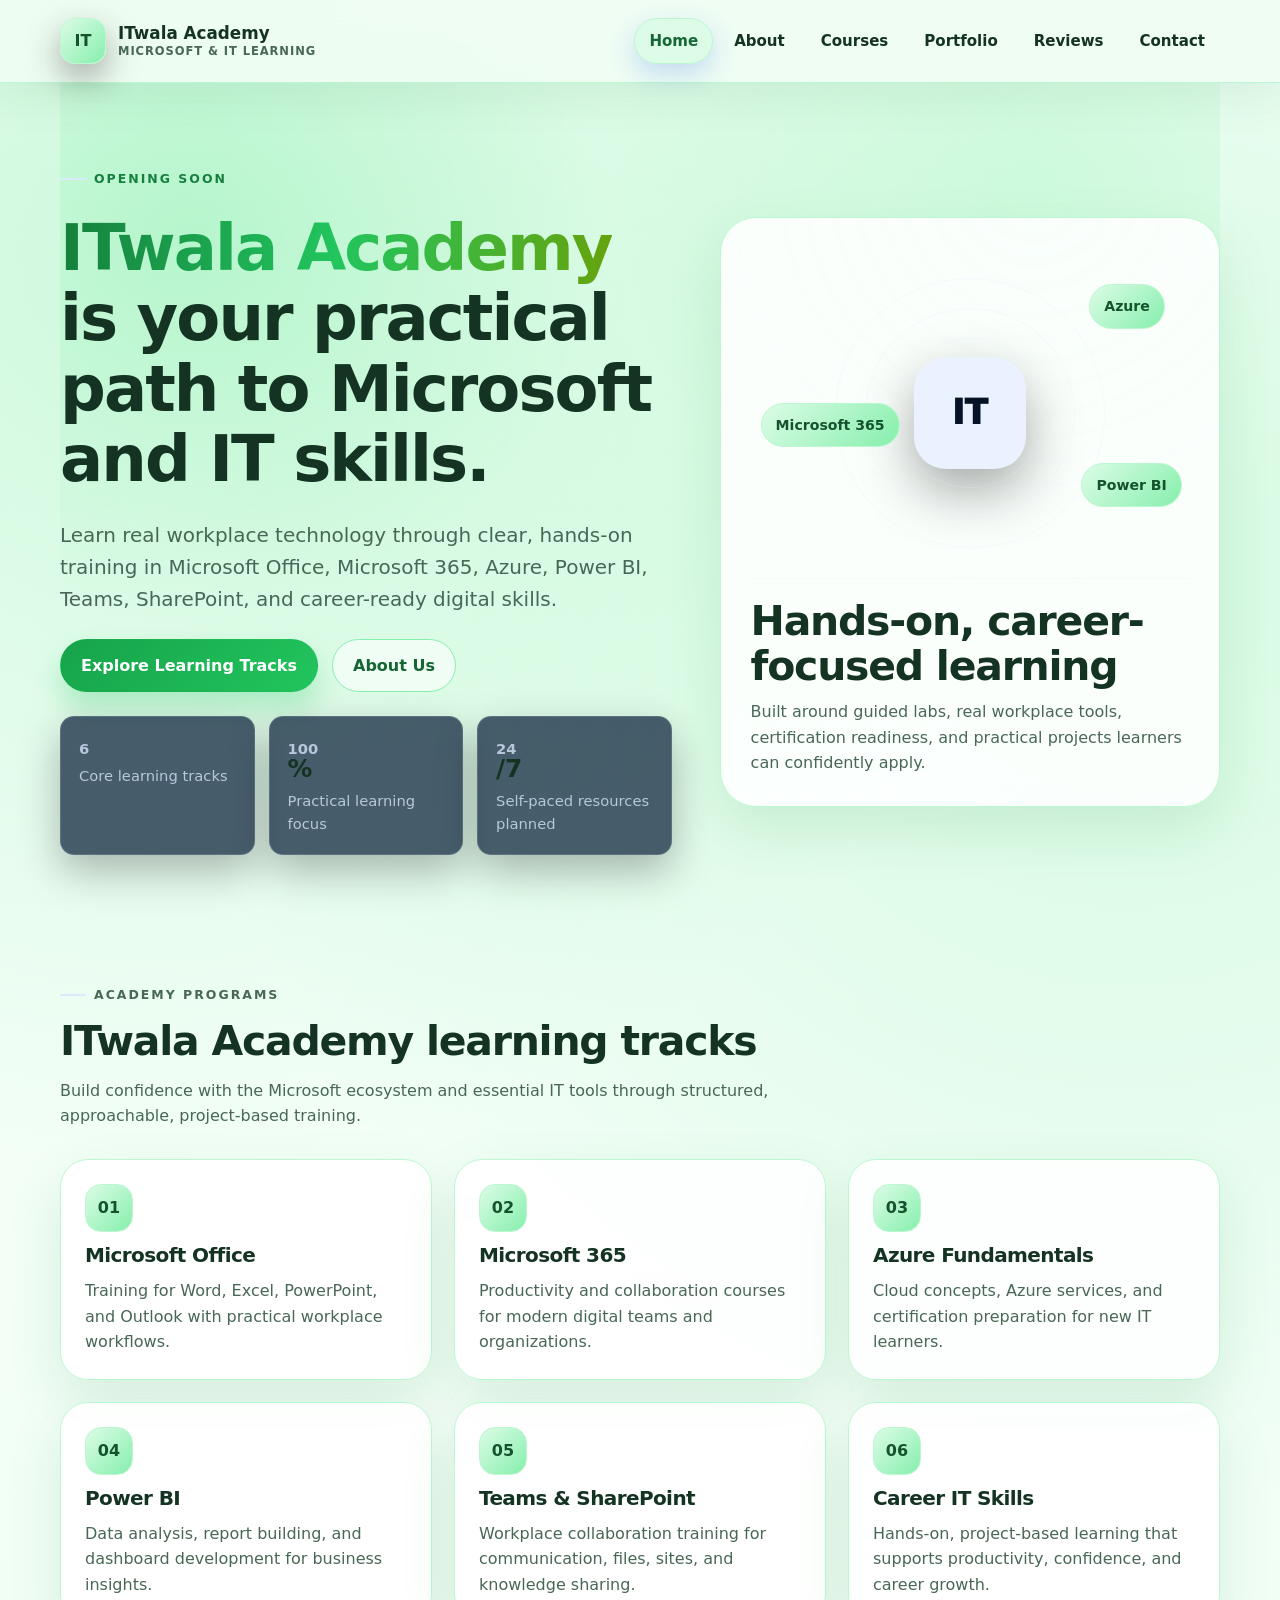
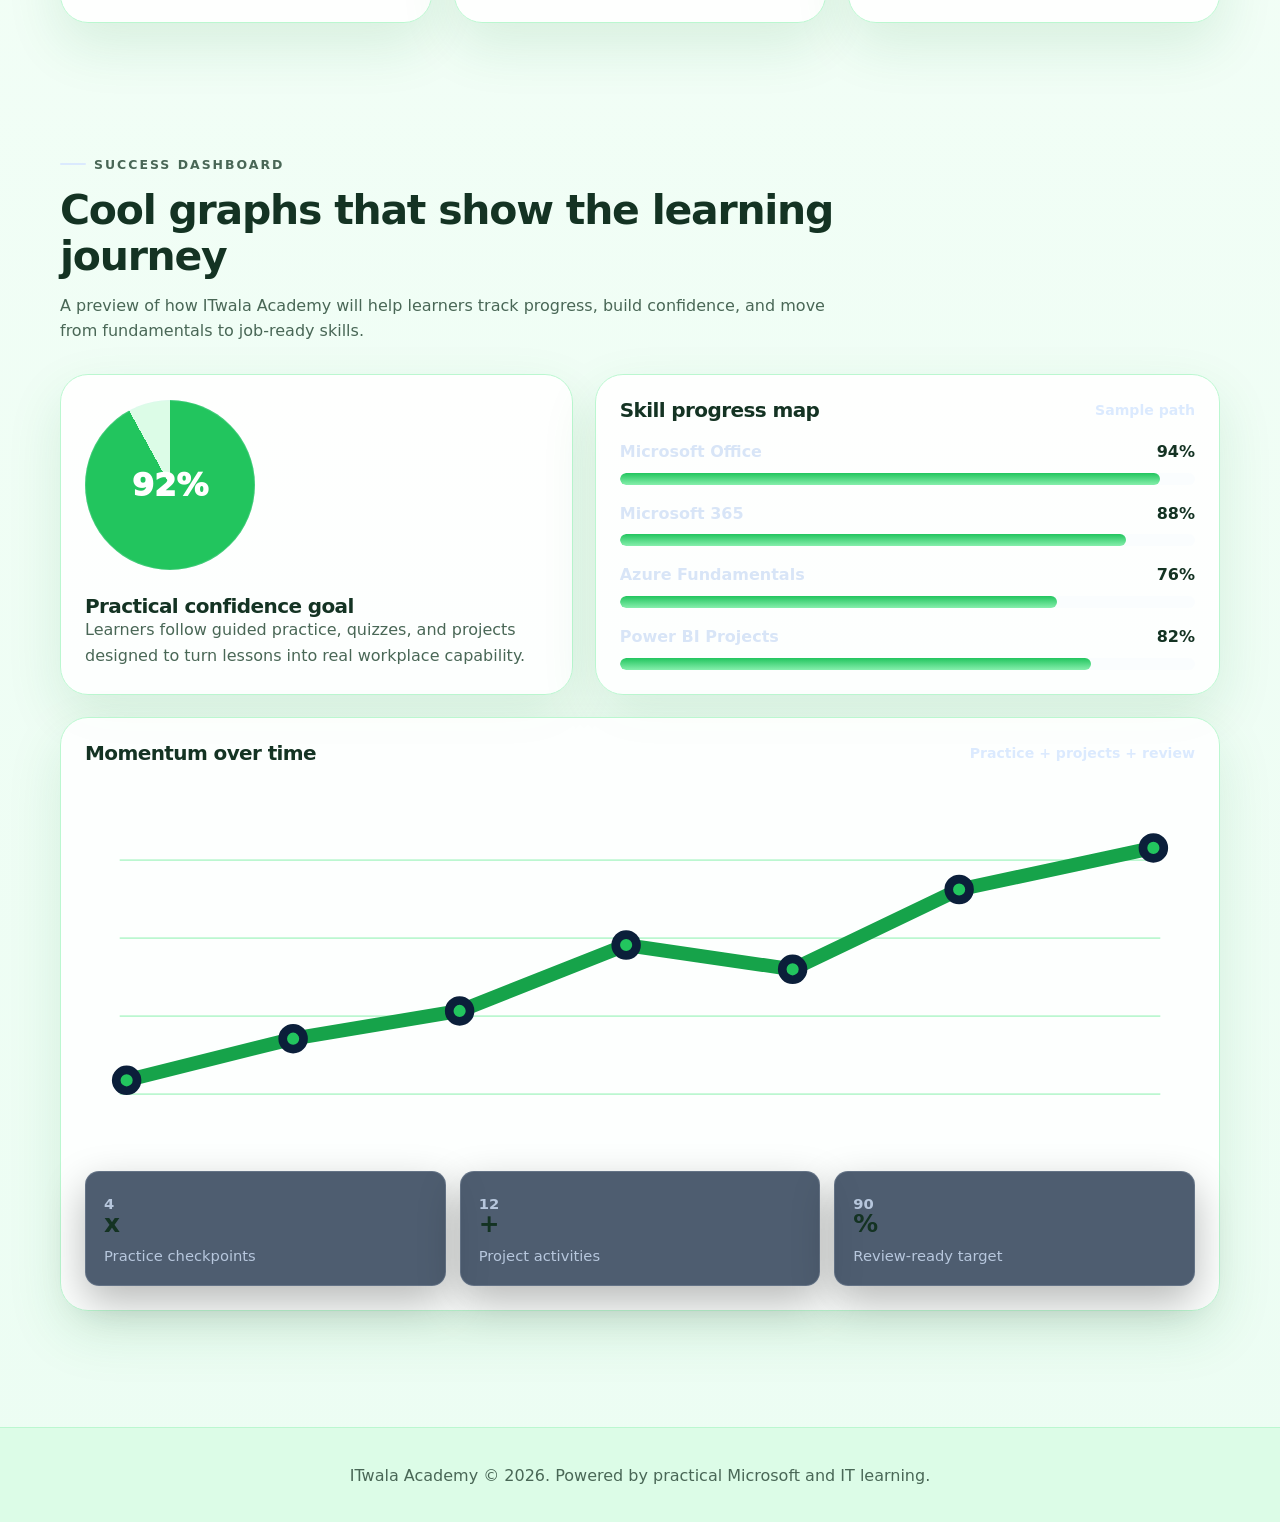
==== commit 9e55b9ad: "Courage: Preview a light green theme across the site" ====
--- a/index.html
+++ b/index.html
@@ -4,7 +4,11 @@
     <meta charset="UTF-8">
     <meta name="viewport" content="width=device-width, initial-scale=1.0">
     <title>ITwala Academy - Practical Microsoft &amp; IT Learning</title>
+    <meta name="theme-color" content="#dcfce7">
     <link rel="stylesheet" href="style.css">
+    <style>
+        :root{color-scheme:light;--theme-bg:#f3fff6;--theme-surface:#ffffff;--theme-soft:#dcfce7;--theme-line:#bbf7d0;--theme-text:#143323;--theme-muted:#496756;--theme-green:#16a34a;--theme-green-2:#86efac;--theme-dark:#14532d}body{background:radial-gradient(circle at 12% 8%,rgba(134,239,172,.36),transparent 30%),radial-gradient(circle at 88% 18%,rgba(187,247,208,.55),transparent 34%),linear-gradient(180deg,#f7fff9 0%,#ecfdf3 100%)!important;color:var(--theme-text)!important}.site-header{background:rgba(240,253,244,.92)!important;border-bottom:1px solid var(--theme-line)!important;box-shadow:0 16px 40px rgba(22,101,52,.08)!important;backdrop-filter:blur(14px)}.brand,.nav-links a,h1,h2,h3,strong{color:var(--theme-text)!important}.brand-mark,.icon,.capability-icon,.detail-number,.reviewer-avatar,.floating-chip,.dashboard-status,.verified-badge,.portfolio-tag{background:linear-gradient(135deg,#dcfce7,#86efac)!important;color:var(--theme-dark)!important;border-color:var(--theme-line)!important}.brand-text small,.hero-lede,p,li,small,.section-header p{color:var(--theme-muted)!important}.nav-links a:hover,.nav-links a.active{background:#dcfce7!important;color:#166534!important;border-color:#bbf7d0!important}.gradient-text{background:linear-gradient(90deg,#15803d,#22c55e,#65a30d)!important;-webkit-background-clip:text!important;background-clip:text!important;color:transparent!important}.eyebrow{color:#15803d!important}.content-card,.detail-card,.values-card,.about-cta-card,.offering-card,.nebula-card,.graph-card,.featured-review,.review-card,.review-highlight,.snapshot-card,.story-panel,.learning-model-card,.portfolio-visual-card,.portfolio-card,.portfolio-process-card,.portfolio-device,.device-screen{background:rgba(255,255,255,.88)!important;border:1px solid var(--theme-line)!important;box-shadow:0 22px 55px rgba(21,128,61,.12)!important}.hero,.portfolio-hero,.reviews-hero-section{background:radial-gradient(circle at 12% 18%,rgba(134,239,172,.34),transparent 32%),radial-gradient(circle at 84% 12%,rgba(187,247,208,.55),transparent 34%)!important}.button-primary{background:linear-gradient(135deg,#16a34a,#22c55e)!important;color:#fff!important;box-shadow:0 16px 28px rgba(34,197,94,.28)!important}.button-secondary{background:#f0fdf4!important;color:#166534!important;border:1px solid #86efac!important}.site-footer{background:#dcfce7!important;color:#14532d!important;border-top:1px solid #bbf7d0!important}.success-bar-fill,.mini-bars span,.bi-chart span{background:linear-gradient(180deg,#22c55e,#86efac)!important}.radial-chart,.portfolio-donut{background:conic-gradient(#22c55e var(--score),#dcfce7 0)!important}.line-path,path,polyline{stroke:#16a34a!important}.grid-line{stroke:#bbf7d0!important}svg rect{fill:#dcfce7!important}svg circle{fill:#22c55e!important}::selection{background:#bbf7d0;color:#14532d}
+    </style>
     <script src="script.js" defer></script>
 </head>
 <body>
--- a/style.css
+++ b/style.css
@@ -1,5 +1,6 @@
 :root {
     --navy-950: #061225;
+    --navy-925: #081a31;
     --navy-900: #0b1f3a;
     --navy-850: #0f2a4d;
     --navy-800: #12345f;
@@ -7,16 +8,18 @@
     --navy-600: #1d4f86;
     --blue-600: #2563eb;
     --blue-500: #2f6fed;
+    --sky-200: #dbeafe;
     --sky-100: #eaf2ff;
-    --slate-900: #0f172a;
-    --slate-700: #334155;
-    --slate-600: #475569;
-    --slate-500: #64748b;
-    --slate-200: #e2e8f0;
-    --slate-100: #f1f5f9;
+    --text: #f8fbff;
+    --muted: #b7c7dd;
+    --muted-strong: #d8e5f7;
+    --line: rgba(219, 234, 254, 0.16);
+    --line-strong: rgba(219, 234, 254, 0.28);
+    --card: rgba(11, 31, 58, 0.78);
+    --card-strong: rgba(15, 42, 77, 0.92);
     --white: #ffffff;
-    --shadow: 0 22px 70px rgba(11, 31, 58, 0.14);
-    --shadow-soft: 0 14px 36px rgba(11, 31, 58, 0.10);
+    --shadow: 0 24px 70px rgba(0, 0, 0, 0.42);
+    --shadow-soft: 0 16px 42px rgba(0, 0, 0, 0.28);
     --radius-lg: 28px;
     --radius-md: 20px;
     --radius-sm: 14px;
@@ -33,11 +36,13 @@
 body {
     margin: 0;
     font-family: Inter, ui-sans-serif, system-ui, -apple-system, BlinkMacSystemFont, "Segoe UI", sans-serif;
-    color: var(--slate-900);
+    color: var(--text);
     background:
-        radial-gradient(circle at top left, rgba(18, 52, 95, 0.14), transparent 36rem),
-        linear-gradient(180deg, #f8fbff 0%, #eef4fb 54%, #ffffff 100%);
+        radial-gradient(circle at 8% 0%, rgba(37, 99, 235, 0.26), transparent 31rem),
+        radial-gradient(circle at 90% 14%, rgba(29, 79, 134, 0.32), transparent 32rem),
+        linear-gradient(180deg, var(--navy-950) 0%, var(--navy-900) 48%, var(--navy-950) 100%);
     line-height: 1.6;
+    min-height: 100vh;
 }
 
 body::before {
@@ -46,10 +51,10 @@
     inset: 0;
     pointer-events: none;
     background-image:
-        linear-gradient(rgba(11, 31, 58, 0.035) 1px, transparent 1px),
-        linear-gradient(90deg, rgba(11, 31, 58, 0.035) 1px, transparent 1px);
+        linear-gradient(rgba(219, 234, 254, 0.055) 1px, transparent 1px),
+        linear-gradient(90deg, rgba(219, 234, 254, 0.055) 1px, transparent 1px);
     background-size: 56px 56px;
-    mask-image: linear-gradient(to bottom, rgba(0, 0, 0, 0.7), transparent 72%);
+    mask-image: linear-gradient(to bottom, rgba(0, 0, 0, 0.75), transparent 75%);
     z-index: -1;
 }
 
@@ -60,14 +65,14 @@
 
 p {
     margin: 0;
-    color: var(--slate-600);
+    color: var(--muted);
 }
 
 h1,
 h2,
 h3 {
     margin: 0;
-    color: var(--navy-900);
+    color: var(--white);
     line-height: 1.1;
     letter-spacing: -0.03em;
 }
@@ -87,7 +92,7 @@
 ul {
     margin: 0;
     padding-left: 1.1rem;
-    color: var(--slate-600);
+    color: var(--muted);
 }
 
 .site-shell {
@@ -99,9 +104,10 @@
     position: sticky;
     top: 0;
     z-index: 50;
-    background: rgba(255, 255, 255, 0.86);
+    background: rgba(6, 18, 37, 0.9);
     backdrop-filter: blur(18px);
-    border-bottom: 1px solid rgba(11, 31, 58, 0.10);
+    border-bottom: 1px solid var(--line);
+    box-shadow: 0 14px 40px rgba(0, 0, 0, 0.24);
 }
 
 .topbar {
@@ -116,7 +122,7 @@
     display: inline-flex;
     align-items: center;
     gap: 12px;
-    color: var(--navy-900);
+    color: var(--white);
     font-weight: 800;
 }
 
@@ -125,10 +131,11 @@
     place-items: center;
     width: 46px;
     height: 46px;
+    border: 1px solid var(--line-strong);
     border-radius: 15px;
     color: var(--white);
-    background: linear-gradient(135deg, var(--navy-950), var(--navy-700));
-    box-shadow: 0 14px 34px rgba(11, 31, 58, 0.26);
+    background: linear-gradient(135deg, var(--navy-700), var(--blue-600));
+    box-shadow: 0 14px 34px rgba(0, 0, 0, 0.34);
 }
 
 .brand-text {
@@ -143,7 +150,7 @@
     font-weight: 700;
     letter-spacing: 0.08em;
     text-transform: uppercase;
-    color: var(--slate-500);
+    color: var(--muted);
 }
 
 .nav-links {
@@ -156,8 +163,9 @@
 
 .nav-links a {
     padding: 10px 14px;
+    border: 1px solid transparent;
     border-radius: 999px;
-    color: var(--slate-700);
+    color: var(--muted-strong);
     font-weight: 700;
     font-size: 0.94rem;
     transition: 180ms ease;
@@ -166,8 +174,9 @@
 .nav-links a:hover,
 .nav-links a.active {
     color: var(--white);
-    background: var(--navy-900);
-    box-shadow: 0 10px 24px rgba(11, 31, 58, 0.18);
+    background: linear-gradient(135deg, var(--navy-800), var(--blue-600));
+    border-color: var(--line-strong);
+    box-shadow: 0 10px 26px rgba(37, 99, 235, 0.22);
 }
 
 .hero {
@@ -186,6 +195,7 @@
 .hero-lede {
     max-width: 700px;
     font-size: clamp(1.05rem, 2vw, 1.25rem);
+    color: var(--muted-strong);
 }
 
 .eyebrow {
@@ -193,7 +203,7 @@
     width: fit-content;
     align-items: center;
     gap: 8px;
-    color: var(--navy-700);
+    color: var(--sky-200);
     font-size: 0.78rem;
     font-weight: 900;
     letter-spacing: 0.16em;
@@ -205,15 +215,14 @@
     width: 26px;
     height: 2px;
     border-radius: 99px;
-    background: var(--navy-700);
+    background: var(--sky-200);
 }
 
 .gradient-text {
-    color: var(--navy-900);
-    background: linear-gradient(135deg, var(--navy-950), var(--navy-700), var(--blue-600));
+    color: transparent;
+    background: linear-gradient(135deg, var(--white), var(--sky-200), var(--blue-500));
     -webkit-background-clip: text;
     background-clip: text;
-    color: transparent;
 }
 
 .cta-row {
@@ -237,24 +246,25 @@
 
 .button-primary {
     color: var(--white);
-    background: linear-gradient(135deg, var(--navy-950), var(--navy-700));
-    box-shadow: 0 16px 34px rgba(11, 31, 58, 0.24);
+    background: linear-gradient(135deg, var(--navy-700), var(--blue-600));
+    box-shadow: 0 16px 34px rgba(37, 99, 235, 0.24);
 }
 
 .button-primary:hover {
     transform: translateY(-2px);
-    box-shadow: 0 20px 44px rgba(11, 31, 58, 0.30);
+    box-shadow: 0 20px 44px rgba(37, 99, 235, 0.34);
 }
 
 .button-secondary {
-    color: var(--navy-900);
-    background: rgba(255, 255, 255, 0.78);
-    border-color: rgba(11, 31, 58, 0.16);
+    color: var(--white);
+    background: rgba(219, 234, 254, 0.08);
+    border-color: var(--line-strong);
 }
 
 .button-secondary:hover {
-    color: var(--white);
-    background: var(--navy-900);
+    color: var(--navy-950);
+    background: var(--sky-100);
+    border-color: var(--sky-100);
 }
 
 .stats,
@@ -269,9 +279,9 @@
 .review-highlight,
 .success-metrics div {
     padding: 18px;
-    border: 1px solid rgba(11, 31, 58, 0.12);
+    border: 1px solid var(--line);
     border-radius: var(--radius-sm);
-    background: rgba(255, 255, 255, 0.74);
+    background: rgba(11, 31, 58, 0.72);
     box-shadow: var(--shadow-soft);
 }
 
@@ -279,7 +289,7 @@
 .review-highlight strong,
 .success-metrics strong {
     display: block;
-    color: var(--navy-900);
+    color: var(--white);
     font-size: 1.55rem;
     line-height: 1;
 }
@@ -289,7 +299,7 @@
 .success-metrics span {
     display: block;
     margin-top: 7px;
-    color: var(--slate-600);
+    color: var(--muted);
     font-size: 0.92rem;
 }
 
@@ -298,14 +308,15 @@
     position: relative;
     overflow: hidden;
     min-height: 480px;
+    border: 1px solid var(--line-strong);
     border-radius: 36px;
     padding: 30px;
     color: var(--white);
     background:
-        radial-gradient(circle at 18% 18%, rgba(47, 111, 237, 0.34), transparent 28%),
-        radial-gradient(circle at 88% 26%, rgba(18, 52, 95, 0.72), transparent 32%),
+        radial-gradient(circle at 18% 18%, rgba(47, 111, 237, 0.36), transparent 28%),
+        radial-gradient(circle at 88% 26%, rgba(18, 52, 95, 0.78), transparent 32%),
         linear-gradient(145deg, var(--navy-950), var(--navy-900) 48%, var(--navy-800));
-    box-shadow: 0 34px 90px rgba(6, 18, 37, 0.32);
+    box-shadow: var(--shadow);
 }
 
 .nebula-card h2,
@@ -324,7 +335,7 @@
 
 .orbit-ring {
     position: absolute;
-    border: 1px solid rgba(255, 255, 255, 0.22);
+    border: 1px solid rgba(219, 234, 254, 0.26);
     border-radius: 50%;
 }
 
@@ -351,19 +362,19 @@
     width: 112px;
     height: 112px;
     border-radius: 32px;
-    color: var(--navy-900);
-    background: var(--white);
+    color: var(--navy-950);
+    background: var(--sky-100);
     font-size: 2.1rem;
     font-weight: 950;
-    box-shadow: 0 22px 54px rgba(0, 0, 0, 0.22);
+    box-shadow: 0 22px 54px rgba(0, 0, 0, 0.34);
 }
 
 .floating-chip {
     position: absolute;
     padding: 10px 14px;
-    border: 1px solid rgba(255, 255, 255, 0.24);
+    border: 1px solid rgba(219, 234, 254, 0.3);
     border-radius: 999px;
-    background: rgba(255, 255, 255, 0.12);
+    background: rgba(219, 234, 254, 0.12);
     backdrop-filter: blur(10px);
     color: var(--white);
     font-weight: 800;
@@ -389,7 +400,7 @@
     display: grid;
     gap: 10px;
     padding-top: 20px;
-    border-top: 1px solid rgba(255, 255, 255, 0.16);
+    border-top: 1px solid rgba(219, 234, 254, 0.18);
 }
 
 .section {
@@ -421,9 +432,9 @@
 .values-card,
 .about-cta-card,
 .portfolio-process-card {
-    border: 1px solid rgba(11, 31, 58, 0.12);
+    border: 1px solid var(--line);
     border-radius: var(--radius-lg);
-    background: rgba(255, 255, 255, 0.84);
+    background: var(--card);
     box-shadow: var(--shadow-soft);
 }
 
@@ -447,6 +458,7 @@
 .portfolio-card:hover,
 .detail-card:hover {
     transform: translateY(-4px);
+    border-color: var(--line-strong);
     box-shadow: var(--shadow);
 }
 
@@ -457,9 +469,10 @@
     place-items: center;
     width: 48px;
     height: 48px;
+    border: 1px solid var(--line-strong);
     border-radius: 16px;
     color: var(--white);
-    background: linear-gradient(135deg, var(--navy-900), var(--navy-600));
+    background: linear-gradient(135deg, var(--navy-800), var(--blue-600));
     font-weight: 900;
 }
 
@@ -492,14 +505,14 @@
     height: 170px;
     border-radius: 50%;
     background:
-        radial-gradient(circle at center, white 58%, transparent 59%),
-        conic-gradient(var(--navy-800) var(--score), rgba(11, 31, 58, 0.12) 0);
-    box-shadow: inset 0 0 0 1px rgba(11, 31, 58, 0.08);
+        radial-gradient(circle at center, var(--navy-900) 58%, transparent 59%),
+        conic-gradient(var(--blue-500) var(--score), rgba(219, 234, 254, 0.14) 0);
+    box-shadow: inset 0 0 0 1px var(--line);
 }
 
 .radial-chart span,
 .portfolio-donut span {
-    color: var(--navy-900);
+    color: var(--white);
     font-size: 2rem;
     font-weight: 950;
 }
@@ -512,7 +525,7 @@
 }
 
 .graph-card-heading span {
-    color: var(--navy-700);
+    color: var(--sky-200);
     font-weight: 800;
     font-size: 0.88rem;
 }
@@ -527,7 +540,7 @@
     justify-content: space-between;
     gap: 12px;
     margin-bottom: 8px;
-    color: var(--slate-700);
+    color: var(--muted-strong);
     font-weight: 800;
 }
 
@@ -535,7 +548,7 @@
     height: 12px;
     overflow: hidden;
     border-radius: 999px;
-    background: rgba(11, 31, 58, 0.10);
+    background: rgba(219, 234, 254, 0.12);
 }
 
 .success-bar-fill {
@@ -543,7 +556,7 @@
     width: 0%;
     height: 100%;
     border-radius: inherit;
-    background: linear-gradient(90deg, var(--navy-950), var(--navy-700), var(--blue-600));
+    background: linear-gradient(90deg, var(--sky-200), var(--blue-600));
     transition: width 900ms ease;
 }
 
@@ -554,7 +567,7 @@
 
 .line-chart .grid-line {
     fill: none;
-    stroke: rgba(11, 31, 58, 0.10);
+    stroke: rgba(219, 234, 254, 0.14);
     stroke-width: 1;
 }
 
@@ -567,8 +580,8 @@
 }
 
 .line-chart circle {
-    fill: var(--navy-900);
-    stroke: var(--white);
+    fill: var(--sky-100);
+    stroke: var(--navy-900);
     stroke-width: 5;
 }
 
@@ -609,26 +622,26 @@
 
 .snapshot-card {
     padding: 18px;
-    border: 1px solid rgba(11, 31, 58, 0.12);
+    border: 1px solid var(--line);
     border-radius: var(--radius-md);
-    background: linear-gradient(180deg, #ffffff, #f3f7fc);
+    background: rgba(6, 18, 37, 0.42);
 }
 
 .snapshot-card strong {
     display: block;
-    color: var(--navy-900);
+    color: var(--white);
     font-size: 1.1rem;
 }
 
 .snapshot-card span {
-    color: var(--navy-700);
+    color: var(--sky-200);
     font-weight: 900;
     font-size: 0.84rem;
 }
 
 .snapshot-feature {
     color: var(--white);
-    background: linear-gradient(135deg, var(--navy-950), var(--navy-700));
+    background: linear-gradient(135deg, var(--navy-800), var(--blue-600));
 }
 
 .snapshot-feature strong,
@@ -673,13 +686,13 @@
 .values-grid div {
     padding: 22px;
     border-radius: var(--radius-md);
-    background: rgba(234, 242, 255, 0.64);
-    border: 1px solid rgba(11, 31, 58, 0.10);
+    background: rgba(6, 18, 37, 0.42);
+    border: 1px solid var(--line);
 }
 
 .learning-steps span,
 .portfolio-process span {
-    color: var(--navy-700);
+    color: var(--sky-200);
     font-weight: 950;
     text-transform: uppercase;
     letter-spacing: 0.12em;
@@ -701,7 +714,9 @@
 }
 
 .about-cta-card {
-    background: linear-gradient(135deg, var(--navy-950), var(--navy-800));
+    background:
+        radial-gradient(circle at top right, rgba(37, 99, 235, 0.28), transparent 24rem),
+        linear-gradient(135deg, var(--navy-950), var(--navy-800));
 }
 
 .about-cta-card h2,
@@ -740,12 +755,12 @@
 .star-rating {
     display: inline-flex;
     gap: 3px;
-    color: var(--navy-700);
+    color: var(--sky-200);
     letter-spacing: 0.04em;
 }
 
 .review-score .star-rating {
-    color: #dbeafe;
+    color: var(--sky-100);
     font-size: 1.35rem;
 }
 
@@ -759,8 +774,8 @@
     justify-content: space-between;
     gap: 12px;
     padding: 14px 0;
-    border-top: 1px solid rgba(255, 255, 255, 0.16);
-    color: rgba(255, 255, 255, 0.82);
+    border-top: 1px solid rgba(219, 234, 254, 0.18);
+    color: var(--muted-strong);
 }
 
 .review-breakdown strong {
@@ -773,6 +788,7 @@
     gap: 26px;
     padding: 28px;
     margin-bottom: 24px;
+    border: 1px solid var(--line-strong);
     border-radius: var(--radius-lg);
     background: linear-gradient(135deg, var(--navy-950), var(--navy-800));
     box-shadow: var(--shadow);
@@ -784,7 +800,7 @@
     gap: 8px;
     text-align: center;
     border-radius: var(--radius-md);
-    background: rgba(255, 255, 255, 0.12);
+    background: rgba(219, 234, 254, 0.12);
     color: var(--white);
 }
 
@@ -812,7 +828,7 @@
 }
 
 .featured-review .star-rating {
-    color: #dbeafe;
+    color: var(--sky-100);
 }
 
 .reviewer {
@@ -828,7 +844,7 @@
     height: 46px;
     border-radius: 50%;
     color: var(--white);
-    background: var(--navy-900);
+    background: linear-gradient(135deg, var(--navy-800), var(--blue-600));
     font-weight: 950;
 }
 
@@ -839,7 +855,7 @@
 
 .reviewer small {
     display: block;
-    color: var(--slate-500);
+    color: var(--muted);
 }
 
 .review-card {
@@ -857,7 +873,7 @@
 .verified-badge {
     padding: 5px 10px;
     border-radius: 999px;
-    color: var(--navy-700);
+    color: var(--navy-950);
     background: var(--sky-100);
     font-size: 0.76rem;
     font-weight: 900;
@@ -872,8 +888,8 @@
     z-index: 1;
     overflow: hidden;
     border-radius: 28px;
-    border: 1px solid rgba(255, 255, 255, 0.18);
-    background: rgba(255, 255, 255, 0.10);
+    border: 1px solid rgba(219, 234, 254, 0.22);
+    background: rgba(219, 234, 254, 0.1);
     backdrop-filter: blur(14px);
 }
 
@@ -881,14 +897,14 @@
     display: flex;
     gap: 7px;
     padding: 16px;
-    border-bottom: 1px solid rgba(255, 255, 255, 0.14);
+    border-bottom: 1px solid rgba(219, 234, 254, 0.18);
 }
 
 .device-top span {
     width: 10px;
     height: 10px;
     border-radius: 50%;
-    background: rgba(255, 255, 255, 0.48);
+    background: rgba(219, 234, 254, 0.62);
 }
 
 .device-screen {
@@ -913,7 +929,7 @@
 .dashboard-status {
     padding: 5px 10px;
     border-radius: 999px;
-    background: rgba(255, 255, 255, 0.14);
+    background: rgba(219, 234, 254, 0.14);
     color: var(--white);
     font-size: 0.78rem;
     font-weight: 900;
@@ -923,7 +939,7 @@
     margin: 8px auto;
     background:
         radial-gradient(circle at center, var(--navy-900) 58%, transparent 59%),
-        conic-gradient(#dbeafe var(--score), rgba(255, 255, 255, 0.16) 0);
+        conic-gradient(var(--sky-100) var(--score), rgba(219, 234, 254, 0.16) 0);
 }
 
 .portfolio-donut span {
@@ -944,7 +960,7 @@
     width: 24px;
     height: var(--height);
     border-radius: 999px 999px 8px 8px;
-    background: linear-gradient(180deg, #dbeafe, var(--blue-500));
+    background: linear-gradient(180deg, var(--sky-100), var(--blue-500));
 }
 
 .portfolio-floating-note {
@@ -954,14 +970,15 @@
     gap: 2px;
     min-width: 170px;
     padding: 14px;
+    border: 1px solid rgba(219, 234, 254, 0.35);
     border-radius: 18px;
-    color: var(--navy-900);
-    background: rgba(255, 255, 255, 0.92);
-    box-shadow: 0 16px 42px rgba(0, 0, 0, 0.18);
+    color: var(--white);
+    background: rgba(6, 18, 37, 0.88);
+    box-shadow: 0 16px 42px rgba(0, 0, 0, 0.28);
 }
 
 .portfolio-floating-note span {
-    color: var(--slate-600);
+    color: var(--muted);
     font-size: 0.83rem;
 }
 
@@ -995,7 +1012,9 @@
 .portfolio-card-graphic {
     min-height: 210px;
     padding: 16px;
-    background: linear-gradient(135deg, var(--navy-950), var(--navy-800));
+    background:
+        radial-gradient(circle at top right, rgba(37, 99, 235, 0.28), transparent 18rem),
+        linear-gradient(135deg, var(--navy-950), var(--navy-800));
 }
 
 .portfolio-card-graphic svg {
@@ -1004,8 +1023,8 @@
 }
 
 .portfolio-card-graphic rect {
-    fill: rgba(255, 255, 255, 0.10);
-    stroke: rgba(255, 255, 255, 0.22);
+    fill: rgba(219, 234, 254, 0.1);
+    stroke: rgba(219, 234, 254, 0.24);
 }
 
 .portfolio-card-graphic path {
@@ -1029,7 +1048,7 @@
     width: fit-content;
     padding: 6px 10px;
     border-radius: 999px;
-    color: var(--navy-700);
+    color: var(--navy-950);
     background: var(--sky-100);
     font-size: 0.76rem;
     font-weight: 950;
@@ -1053,7 +1072,7 @@
 .team-board span {
     height: 28px;
     border-radius: 8px;
-    background: rgba(255, 255, 255, 0.72);
+    background: rgba(219, 234, 254, 0.78);
 }
 
 .cloud-map {
@@ -1067,14 +1086,14 @@
     display: grid;
     place-items: center;
     border-radius: 50%;
-    background: rgba(255, 255, 255, 0.82);
+    background: rgba(219, 234, 254, 0.9);
 }
 
 .node-main {
     inset: 35px auto auto 66px;
     width: 62px;
     height: 62px;
-    color: var(--navy-900);
+    color: var(--navy-950);
     font-weight: 950;
 }
 
@@ -1115,6 +1134,7 @@
     margin-top: 30px;
     color: rgba(255, 255, 255, 0.82);
     background: var(--navy-950);
+    border-top: 1px solid var(--line);
 }
 
 .footer-inner {
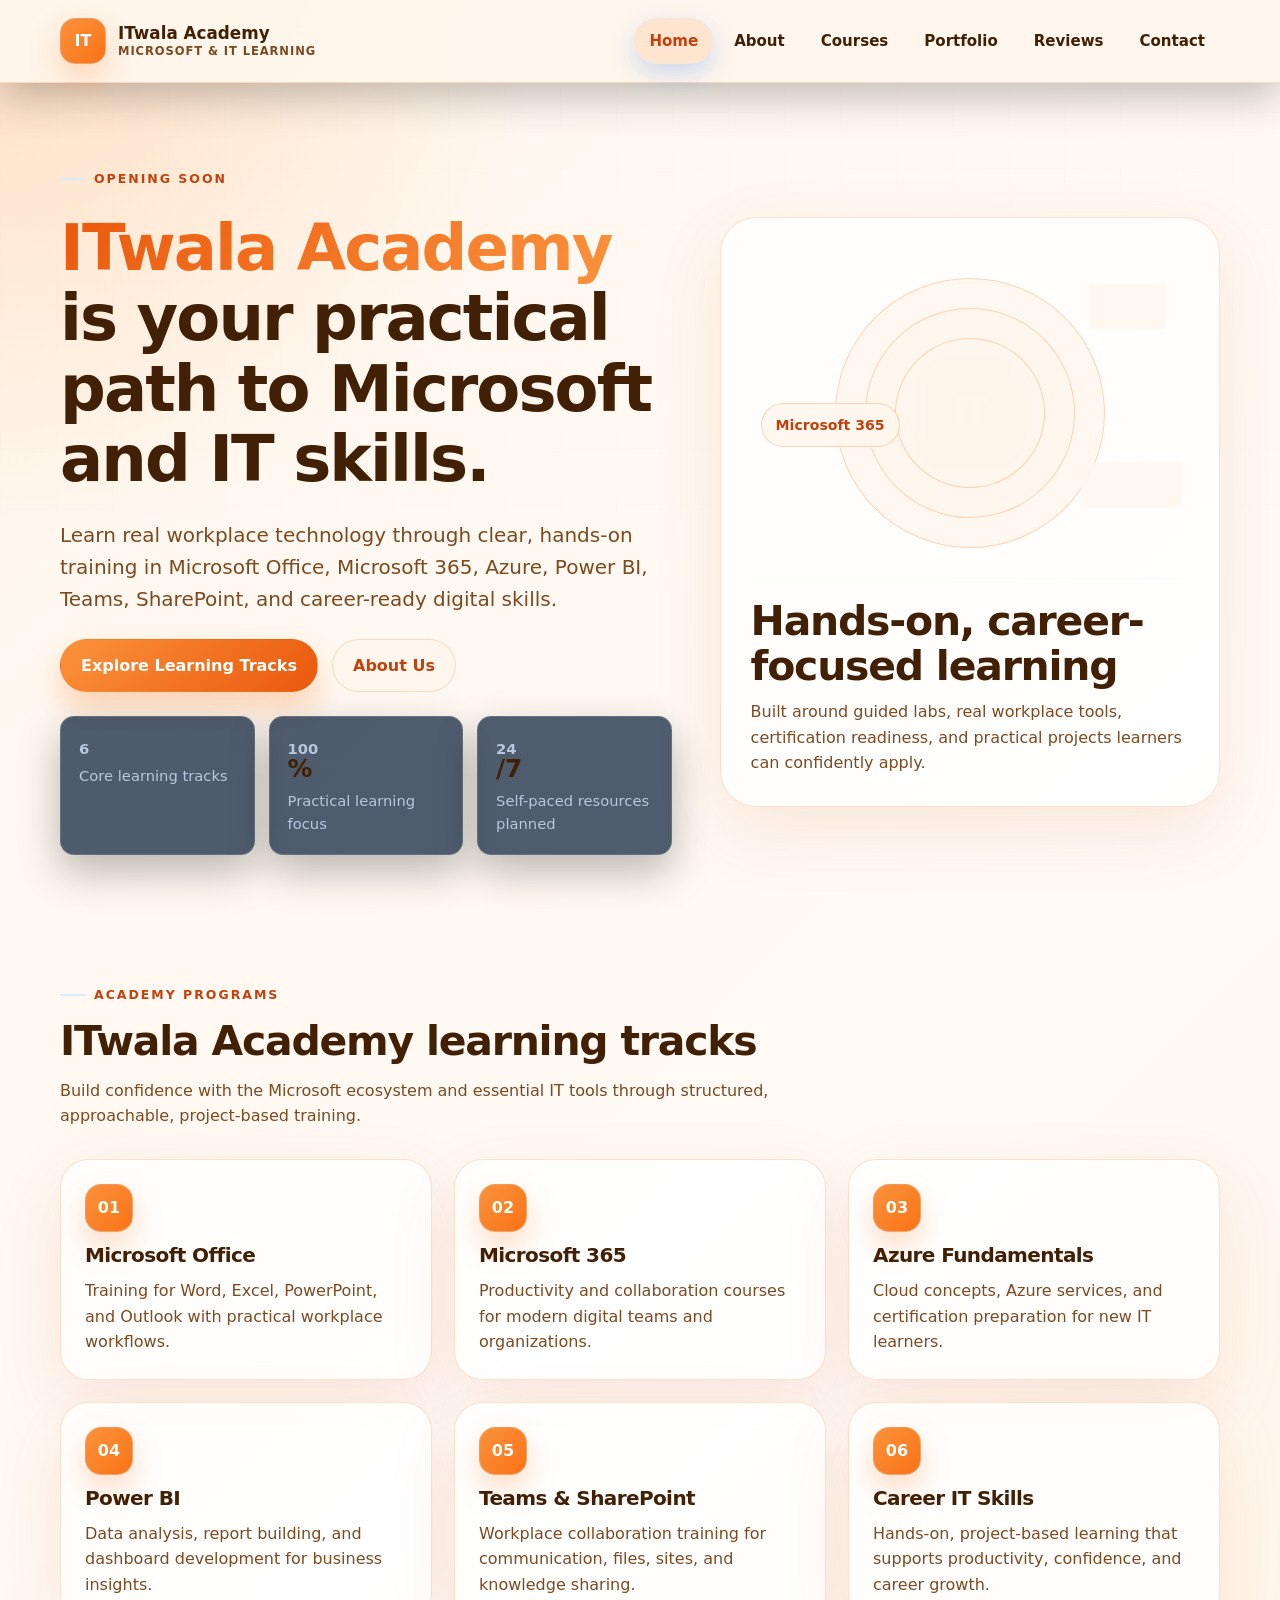
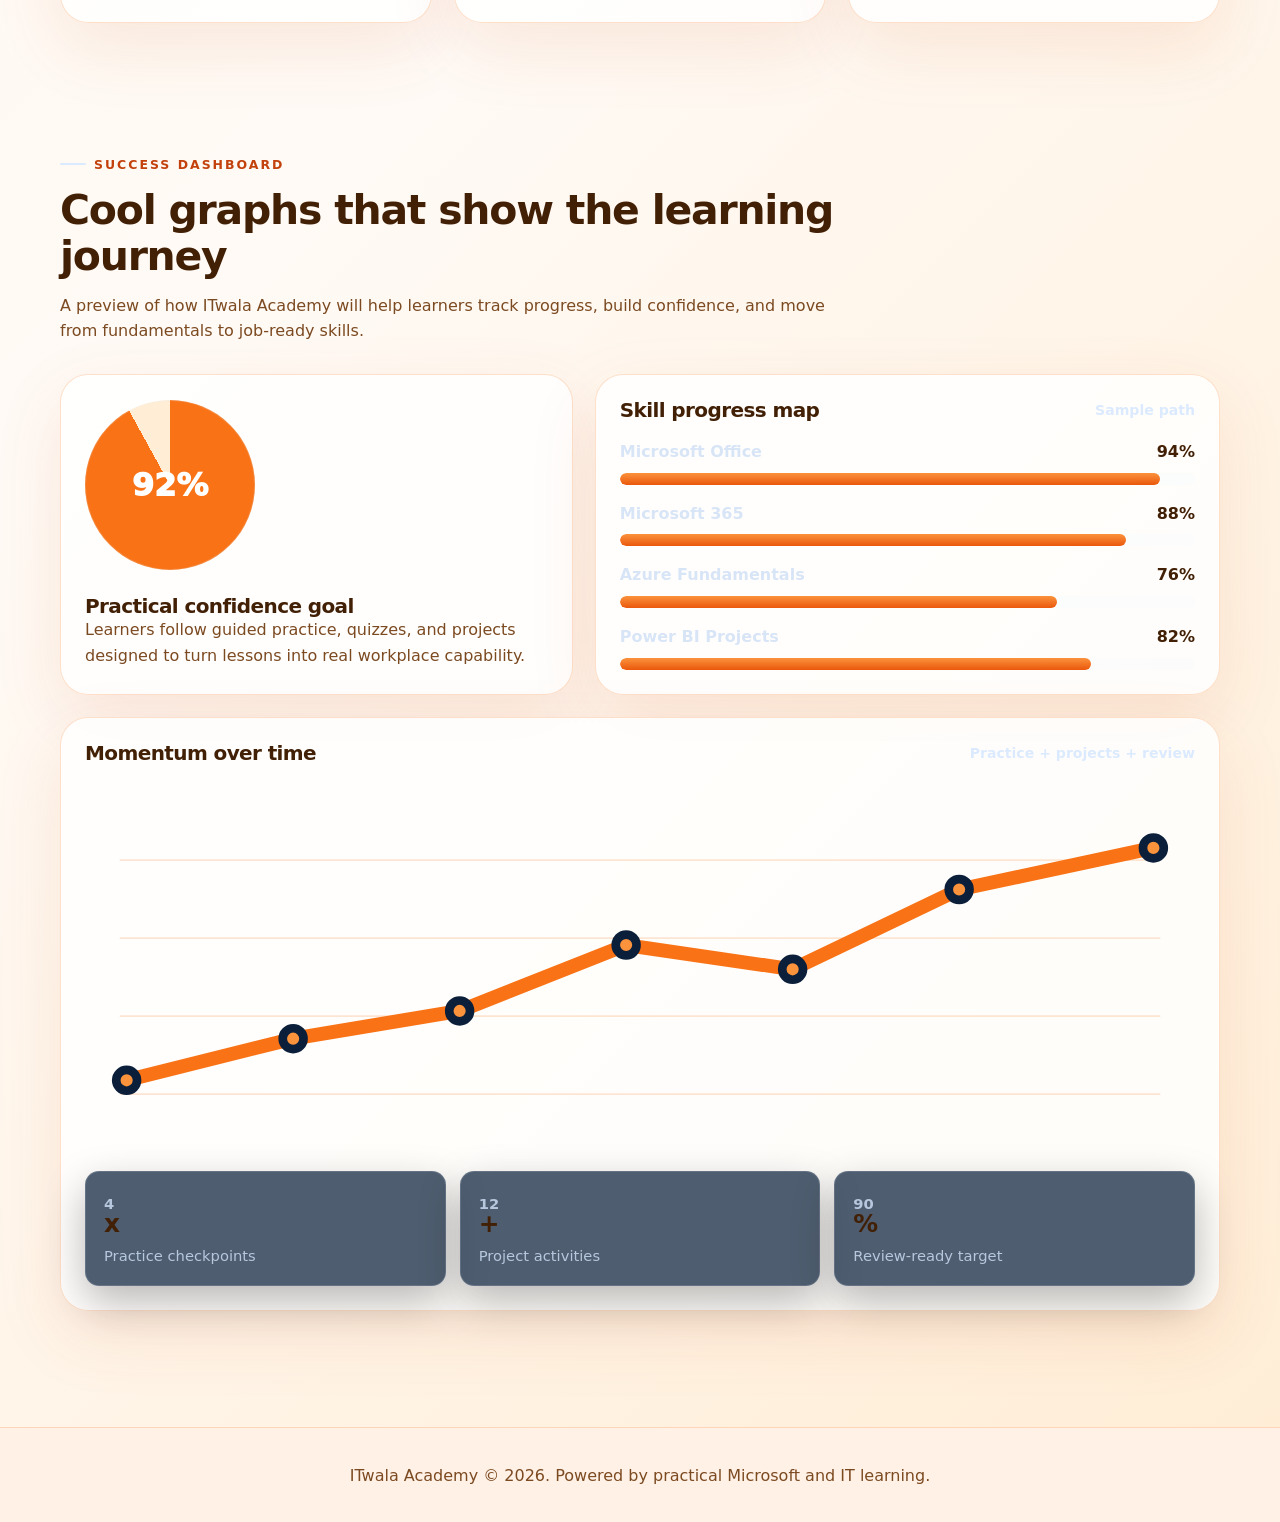
==== commit 0e3d397e: "Courage: Preview a light orange theme across the site" ====
--- a/index.html
+++ b/index.html
@@ -4,10 +4,161 @@
     <meta charset="UTF-8">
     <meta name="viewport" content="width=device-width, initial-scale=1.0">
     <title>ITwala Academy - Practical Microsoft &amp; IT Learning</title>
-    <meta name="theme-color" content="#dcfce7">
     <link rel="stylesheet" href="style.css">
     <style>
-        :root{color-scheme:light;--theme-bg:#f3fff6;--theme-surface:#ffffff;--theme-soft:#dcfce7;--theme-line:#bbf7d0;--theme-text:#143323;--theme-muted:#496756;--theme-green:#16a34a;--theme-green-2:#86efac;--theme-dark:#14532d}body{background:radial-gradient(circle at 12% 8%,rgba(134,239,172,.36),transparent 30%),radial-gradient(circle at 88% 18%,rgba(187,247,208,.55),transparent 34%),linear-gradient(180deg,#f7fff9 0%,#ecfdf3 100%)!important;color:var(--theme-text)!important}.site-header{background:rgba(240,253,244,.92)!important;border-bottom:1px solid var(--theme-line)!important;box-shadow:0 16px 40px rgba(22,101,52,.08)!important;backdrop-filter:blur(14px)}.brand,.nav-links a,h1,h2,h3,strong{color:var(--theme-text)!important}.brand-mark,.icon,.capability-icon,.detail-number,.reviewer-avatar,.floating-chip,.dashboard-status,.verified-badge,.portfolio-tag{background:linear-gradient(135deg,#dcfce7,#86efac)!important;color:var(--theme-dark)!important;border-color:var(--theme-line)!important}.brand-text small,.hero-lede,p,li,small,.section-header p{color:var(--theme-muted)!important}.nav-links a:hover,.nav-links a.active{background:#dcfce7!important;color:#166534!important;border-color:#bbf7d0!important}.gradient-text{background:linear-gradient(90deg,#15803d,#22c55e,#65a30d)!important;-webkit-background-clip:text!important;background-clip:text!important;color:transparent!important}.eyebrow{color:#15803d!important}.content-card,.detail-card,.values-card,.about-cta-card,.offering-card,.nebula-card,.graph-card,.featured-review,.review-card,.review-highlight,.snapshot-card,.story-panel,.learning-model-card,.portfolio-visual-card,.portfolio-card,.portfolio-process-card,.portfolio-device,.device-screen{background:rgba(255,255,255,.88)!important;border:1px solid var(--theme-line)!important;box-shadow:0 22px 55px rgba(21,128,61,.12)!important}.hero,.portfolio-hero,.reviews-hero-section{background:radial-gradient(circle at 12% 18%,rgba(134,239,172,.34),transparent 32%),radial-gradient(circle at 84% 12%,rgba(187,247,208,.55),transparent 34%)!important}.button-primary{background:linear-gradient(135deg,#16a34a,#22c55e)!important;color:#fff!important;box-shadow:0 16px 28px rgba(34,197,94,.28)!important}.button-secondary{background:#f0fdf4!important;color:#166534!important;border:1px solid #86efac!important}.site-footer{background:#dcfce7!important;color:#14532d!important;border-top:1px solid #bbf7d0!important}.success-bar-fill,.mini-bars span,.bi-chart span{background:linear-gradient(180deg,#22c55e,#86efac)!important}.radial-chart,.portfolio-donut{background:conic-gradient(#22c55e var(--score),#dcfce7 0)!important}.line-path,path,polyline{stroke:#16a34a!important}.grid-line{stroke:#bbf7d0!important}svg rect{fill:#dcfce7!important}svg circle{fill:#22c55e!important}::selection{background:#bbf7d0;color:#14532d}
+        :root {
+            color-scheme: light;
+            --theme-bg: #fff7ed;
+            --theme-bg-soft: #ffedd5;
+            --theme-panel: rgba(255, 255, 255, 0.84);
+            --theme-accent: #f97316;
+            --theme-accent-dark: #c2410c;
+            --theme-accent-soft: #fed7aa;
+            --theme-text: #422006;
+            --theme-muted: #7c4a21;
+            --theme-border: rgba(249, 115, 22, 0.22);
+        }
+
+        body {
+            background: radial-gradient(circle at top left, rgba(251, 146, 60, 0.24), transparent 34rem), linear-gradient(135deg, #fff7ed 0%, #fffaf5 48%, #ffedd5 100%) !important;
+            color: var(--theme-text) !important;
+        }
+
+        .site-header {
+            background: rgba(255, 247, 237, 0.92) !important;
+            border-bottom: 1px solid var(--theme-border) !important;
+            backdrop-filter: blur(18px);
+        }
+
+        .site-footer {
+            background: #fff1e6 !important;
+            border-top: 1px solid var(--theme-border) !important;
+            color: var(--theme-muted) !important;
+        }
+
+        .brand,
+        .nav-links a,
+        h1,
+        h2,
+        h3,
+        strong {
+            color: var(--theme-text) !important;
+        }
+
+        p,
+        li,
+        small,
+        .hero-lede,
+        .brand-text small {
+            color: var(--theme-muted) !important;
+        }
+
+        .nav-links a.active,
+        .nav-links a:hover {
+            background: rgba(249, 115, 22, 0.14) !important;
+            color: var(--theme-accent-dark) !important;
+        }
+
+        .brand-mark,
+        .icon,
+        .capability-icon,
+        .reviewer-avatar,
+        .orbit-core {
+            background: linear-gradient(135deg, #fb923c, #f97316) !important;
+            color: #ffffff !important;
+            box-shadow: 0 14px 30px rgba(249, 115, 22, 0.25) !important;
+        }
+
+        .gradient-text {
+            background: linear-gradient(135deg, #ea580c, #fb923c) !important;
+            -webkit-background-clip: text !important;
+            background-clip: text !important;
+            color: transparent !important;
+        }
+
+        .eyebrow,
+        .score-number {
+            color: var(--theme-accent-dark) !important;
+        }
+
+        .button-primary {
+            background: linear-gradient(135deg, #fb923c, #ea580c) !important;
+            border-color: transparent !important;
+            color: #ffffff !important;
+            box-shadow: 0 16px 30px rgba(249, 115, 22, 0.28) !important;
+        }
+
+        .button-secondary {
+            background: #fff7ed !important;
+            border: 1px solid var(--theme-border) !important;
+            color: var(--theme-accent-dark) !important;
+        }
+
+        .content-card,
+        .detail-card,
+        .offering-card,
+        .values-card,
+        .nebula-card,
+        .graph-card,
+        .portfolio-visual-card,
+        .portfolio-card,
+        .featured-review,
+        .review-card,
+        .portfolio-process-card,
+        .about-cta-card,
+        .snapshot-card,
+        .story-panel,
+        .learning-steps article,
+        .review-highlight {
+            background: var(--theme-panel) !important;
+            border: 1px solid var(--theme-border) !important;
+            box-shadow: 0 24px 70px rgba(194, 65, 12, 0.10) !important;
+        }
+
+        .detail-number,
+        .portfolio-tag,
+        .verified-badge,
+        .dashboard-status,
+        .learning-steps article span,
+        .portfolio-process article span {
+            background: #ffedd5 !important;
+            border-color: var(--theme-border) !important;
+            color: var(--theme-accent-dark) !important;
+        }
+
+        .success-bar-fill,
+        .mini-bars span,
+        .bi-chart span {
+            background: linear-gradient(180deg, #fb923c, #ea580c) !important;
+        }
+
+        .radial-chart,
+        .portfolio-donut {
+            background: conic-gradient(#f97316 var(--score), #ffedd5 0) !important;
+        }
+
+        .line-path {
+            stroke: #f97316 !important;
+        }
+
+        .grid-line {
+            stroke: rgba(249, 115, 22, 0.18) !important;
+        }
+
+        .line-chart circle {
+            fill: #fb923c !important;
+        }
+
+        .star-rating span {
+            color: var(--theme-accent) !important;
+        }
+
+        .orbit-ring,
+        .floating-chip {
+            border-color: rgba(249, 115, 22, 0.28) !important;
+            background: rgba(255, 247, 237, 0.78) !important;
+            color: var(--theme-accent-dark) !important;
+        }
     </style>
     <script src="script.js" defer></script>
 </head>
@@ -219,9 +370,9 @@
                         <svg viewBox="0 0 640 220" role="img">
                             <defs>
                                 <linearGradient id="lineGradient" x1="0" x2="1" y1="0" y2="0">
-                                    <stop offset="0%" stop-color="#061225"></stop>
-                                    <stop offset="55%" stop-color="#12345f"></stop>
-                                    <stop offset="100%" stop-color="#2563eb"></stop>
+                                    <stop offset="0%" stop-color="#fb923c"></stop>
+                                    <stop offset="55%" stop-color="#f97316"></stop>
+                                    <stop offset="100%" stop-color="#ea580c"></stop>
                                 </linearGradient>
                             </defs>
                             <path class="grid-line" d="M20 180H620"></path>
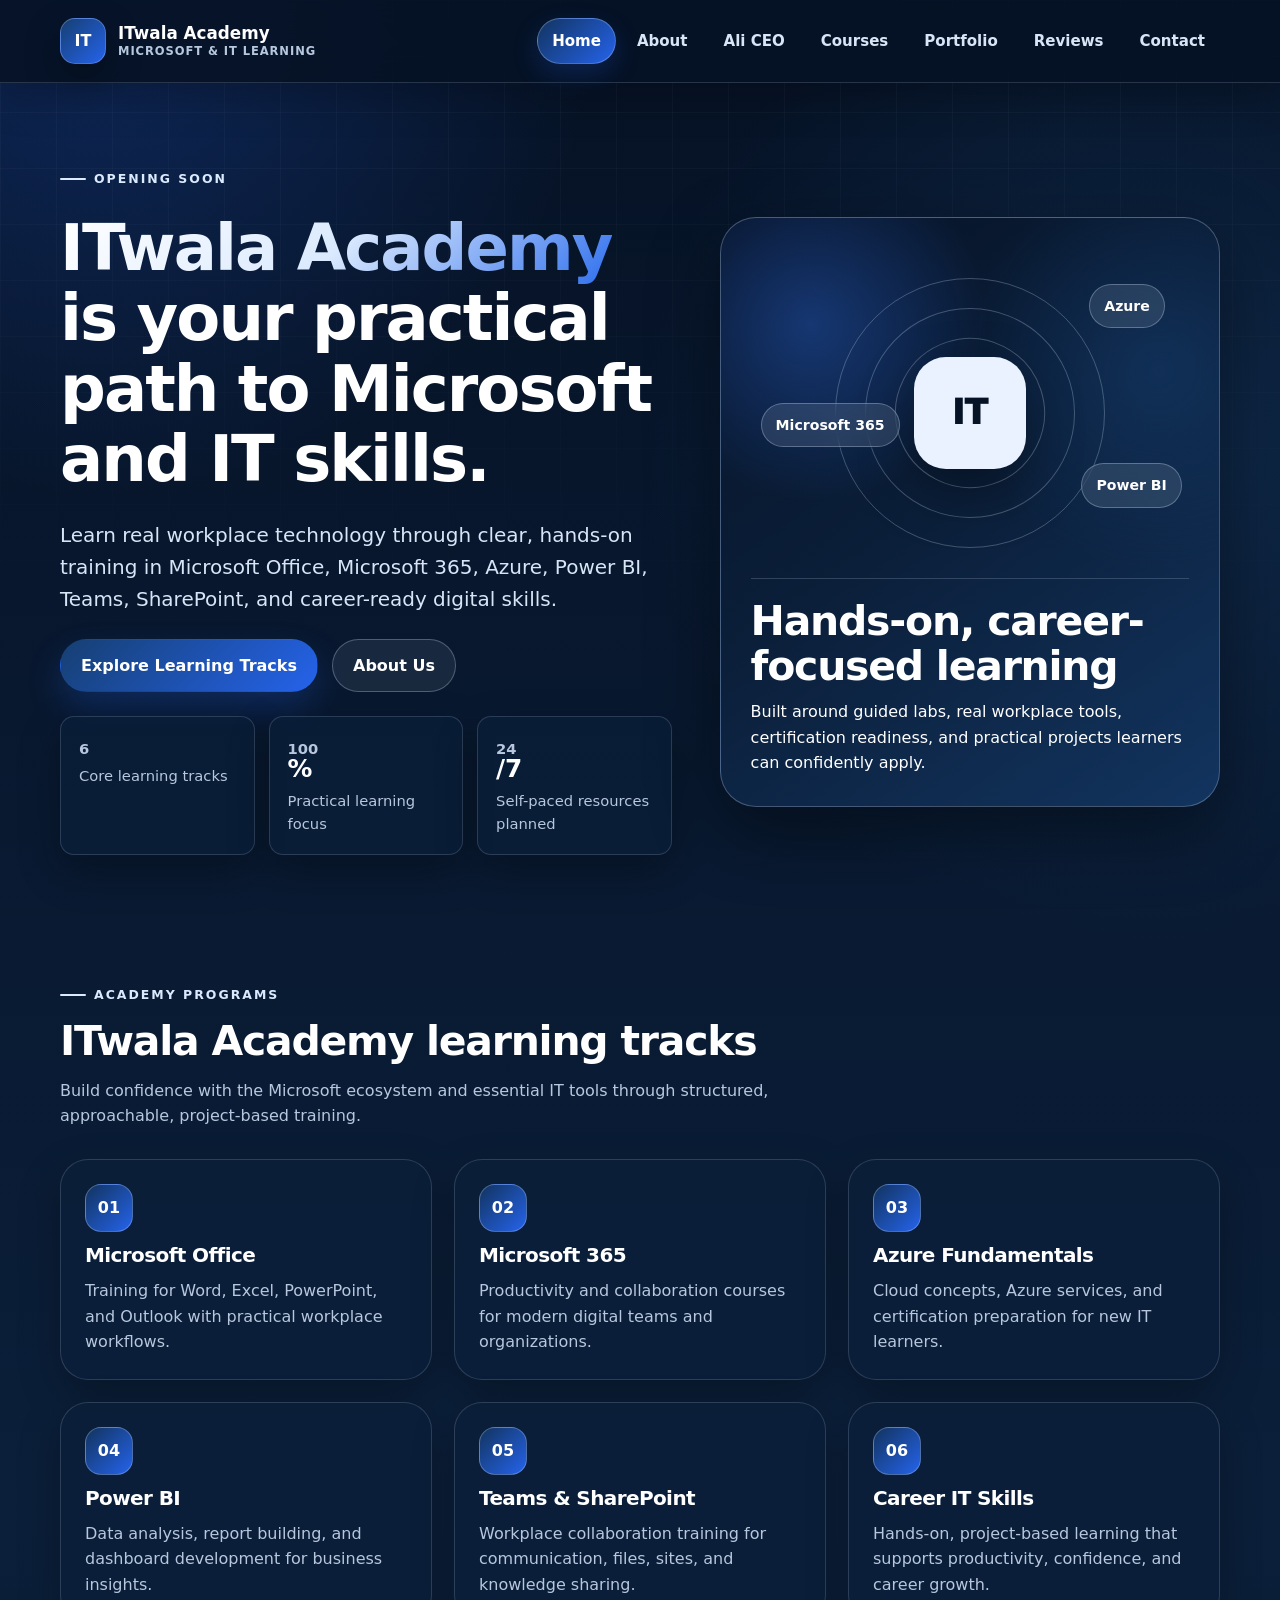
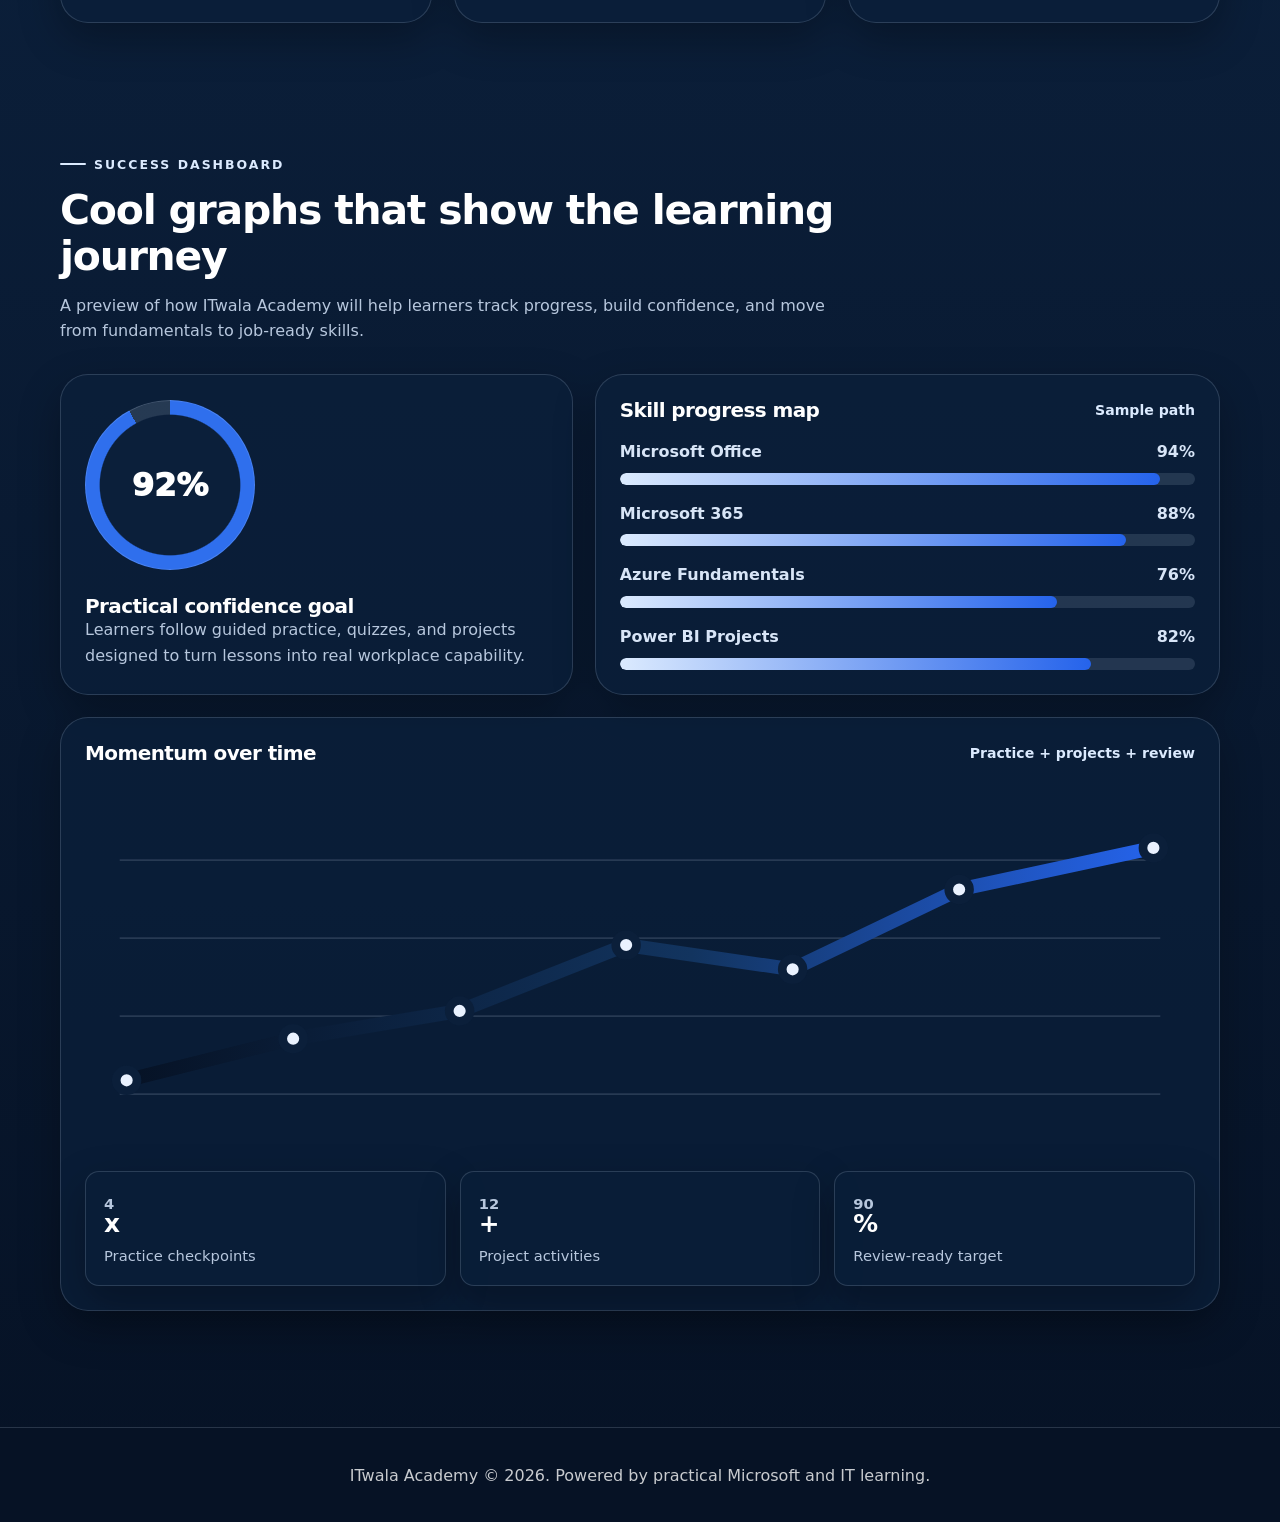
==== commit 890c9b75: "Courage: Add an Ali CEO page and link it across the site" ====
--- a/index.html
+++ b/index.html
@@ -5,161 +5,6 @@
     <meta name="viewport" content="width=device-width, initial-scale=1.0">
     <title>ITwala Academy - Practical Microsoft &amp; IT Learning</title>
     <link rel="stylesheet" href="style.css">
-    <style>
-        :root {
-            color-scheme: light;
-            --theme-bg: #fff7ed;
-            --theme-bg-soft: #ffedd5;
-            --theme-panel: rgba(255, 255, 255, 0.84);
-            --theme-accent: #f97316;
-            --theme-accent-dark: #c2410c;
-            --theme-accent-soft: #fed7aa;
-            --theme-text: #422006;
-            --theme-muted: #7c4a21;
-            --theme-border: rgba(249, 115, 22, 0.22);
-        }
-
-        body {
-            background: radial-gradient(circle at top left, rgba(251, 146, 60, 0.24), transparent 34rem), linear-gradient(135deg, #fff7ed 0%, #fffaf5 48%, #ffedd5 100%) !important;
-            color: var(--theme-text) !important;
-        }
-
-        .site-header {
-            background: rgba(255, 247, 237, 0.92) !important;
-            border-bottom: 1px solid var(--theme-border) !important;
-            backdrop-filter: blur(18px);
-        }
-
-        .site-footer {
-            background: #fff1e6 !important;
-            border-top: 1px solid var(--theme-border) !important;
-            color: var(--theme-muted) !important;
-        }
-
-        .brand,
-        .nav-links a,
-        h1,
-        h2,
-        h3,
-        strong {
-            color: var(--theme-text) !important;
-        }
-
-        p,
-        li,
-        small,
-        .hero-lede,
-        .brand-text small {
-            color: var(--theme-muted) !important;
-        }
-
-        .nav-links a.active,
-        .nav-links a:hover {
-            background: rgba(249, 115, 22, 0.14) !important;
-            color: var(--theme-accent-dark) !important;
-        }
-
-        .brand-mark,
-        .icon,
-        .capability-icon,
-        .reviewer-avatar,
-        .orbit-core {
-            background: linear-gradient(135deg, #fb923c, #f97316) !important;
-            color: #ffffff !important;
-            box-shadow: 0 14px 30px rgba(249, 115, 22, 0.25) !important;
-        }
-
-        .gradient-text {
-            background: linear-gradient(135deg, #ea580c, #fb923c) !important;
-            -webkit-background-clip: text !important;
-            background-clip: text !important;
-            color: transparent !important;
-        }
-
-        .eyebrow,
-        .score-number {
-            color: var(--theme-accent-dark) !important;
-        }
-
-        .button-primary {
-            background: linear-gradient(135deg, #fb923c, #ea580c) !important;
-            border-color: transparent !important;
-            color: #ffffff !important;
-            box-shadow: 0 16px 30px rgba(249, 115, 22, 0.28) !important;
-        }
-
-        .button-secondary {
-            background: #fff7ed !important;
-            border: 1px solid var(--theme-border) !important;
-            color: var(--theme-accent-dark) !important;
-        }
-
-        .content-card,
-        .detail-card,
-        .offering-card,
-        .values-card,
-        .nebula-card,
-        .graph-card,
-        .portfolio-visual-card,
-        .portfolio-card,
-        .featured-review,
-        .review-card,
-        .portfolio-process-card,
-        .about-cta-card,
-        .snapshot-card,
-        .story-panel,
-        .learning-steps article,
-        .review-highlight {
-            background: var(--theme-panel) !important;
-            border: 1px solid var(--theme-border) !important;
-            box-shadow: 0 24px 70px rgba(194, 65, 12, 0.10) !important;
-        }
-
-        .detail-number,
-        .portfolio-tag,
-        .verified-badge,
-        .dashboard-status,
-        .learning-steps article span,
-        .portfolio-process article span {
-            background: #ffedd5 !important;
-            border-color: var(--theme-border) !important;
-            color: var(--theme-accent-dark) !important;
-        }
-
-        .success-bar-fill,
-        .mini-bars span,
-        .bi-chart span {
-            background: linear-gradient(180deg, #fb923c, #ea580c) !important;
-        }
-
-        .radial-chart,
-        .portfolio-donut {
-            background: conic-gradient(#f97316 var(--score), #ffedd5 0) !important;
-        }
-
-        .line-path {
-            stroke: #f97316 !important;
-        }
-
-        .grid-line {
-            stroke: rgba(249, 115, 22, 0.18) !important;
-        }
-
-        .line-chart circle {
-            fill: #fb923c !important;
-        }
-
-        .star-rating span {
-            color: var(--theme-accent) !important;
-        }
-
-        .orbit-ring,
-        .floating-chip {
-            border-color: rgba(249, 115, 22, 0.28) !important;
-            background: rgba(255, 247, 237, 0.78) !important;
-            color: var(--theme-accent-dark) !important;
-        }
-    </style>
     <script src="script.js" defer></script>
 </head>
 <body>
@@ -177,6 +22,7 @@
                 <nav class="nav-links" aria-label="Primary navigation">
                     <a class="active" href="index.html">Home</a>
                     <a href="about.html">About</a>
+                    <a href="ali-ceo.html">Ali CEO</a>
                     <a href="courses.html">Courses</a>
                     <a href="portfolio.html">Portfolio</a>
                     <a href="customer-reviews.html">Reviews</a>
@@ -370,9 +216,9 @@
                         <svg viewBox="0 0 640 220" role="img">
                             <defs>
                                 <linearGradient id="lineGradient" x1="0" x2="1" y1="0" y2="0">
-                                    <stop offset="0%" stop-color="#fb923c"></stop>
-                                    <stop offset="55%" stop-color="#f97316"></stop>
-                                    <stop offset="100%" stop-color="#ea580c"></stop>
+                                    <stop offset="0%" stop-color="#061225"></stop>
+                                    <stop offset="55%" stop-color="#12345f"></stop>
+                                    <stop offset="100%" stop-color="#2563eb"></stop>
                                 </linearGradient>
                             </defs>
                             <path class="grid-line" d="M20 180H620"></path>
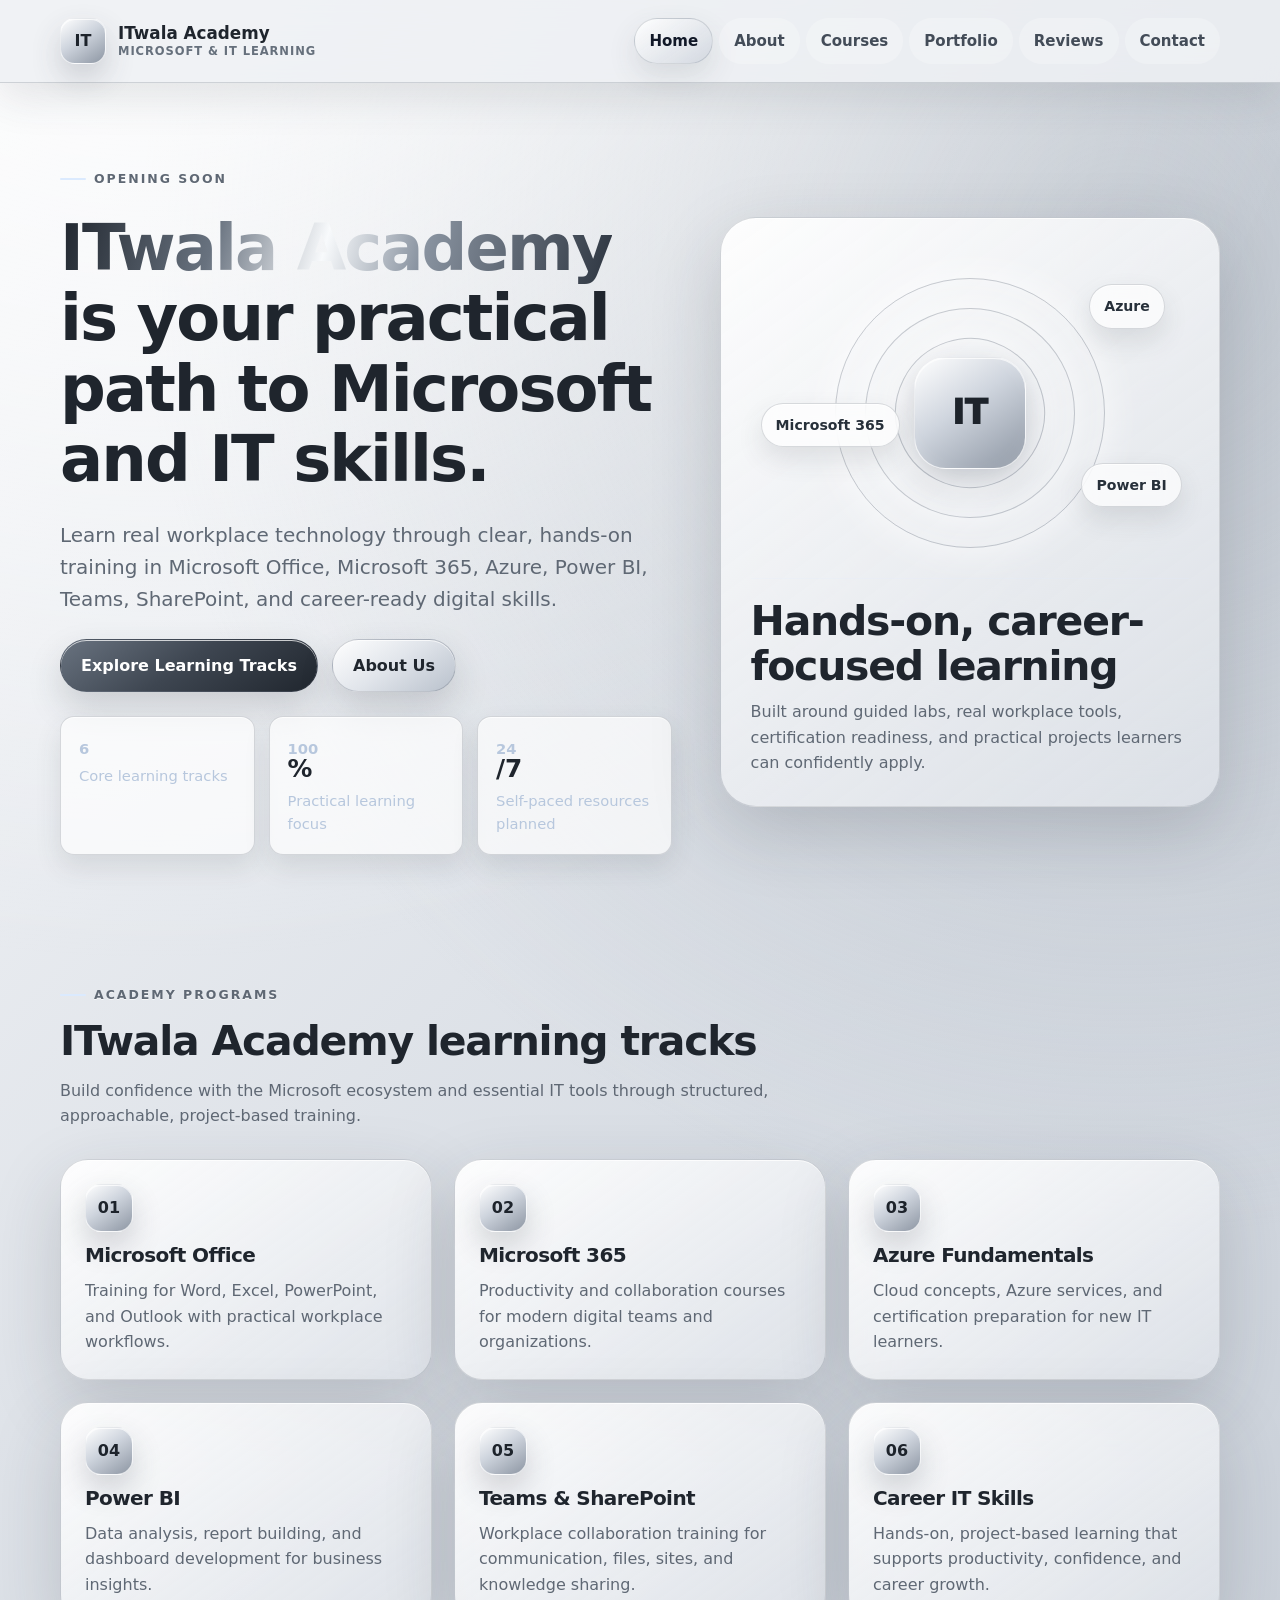
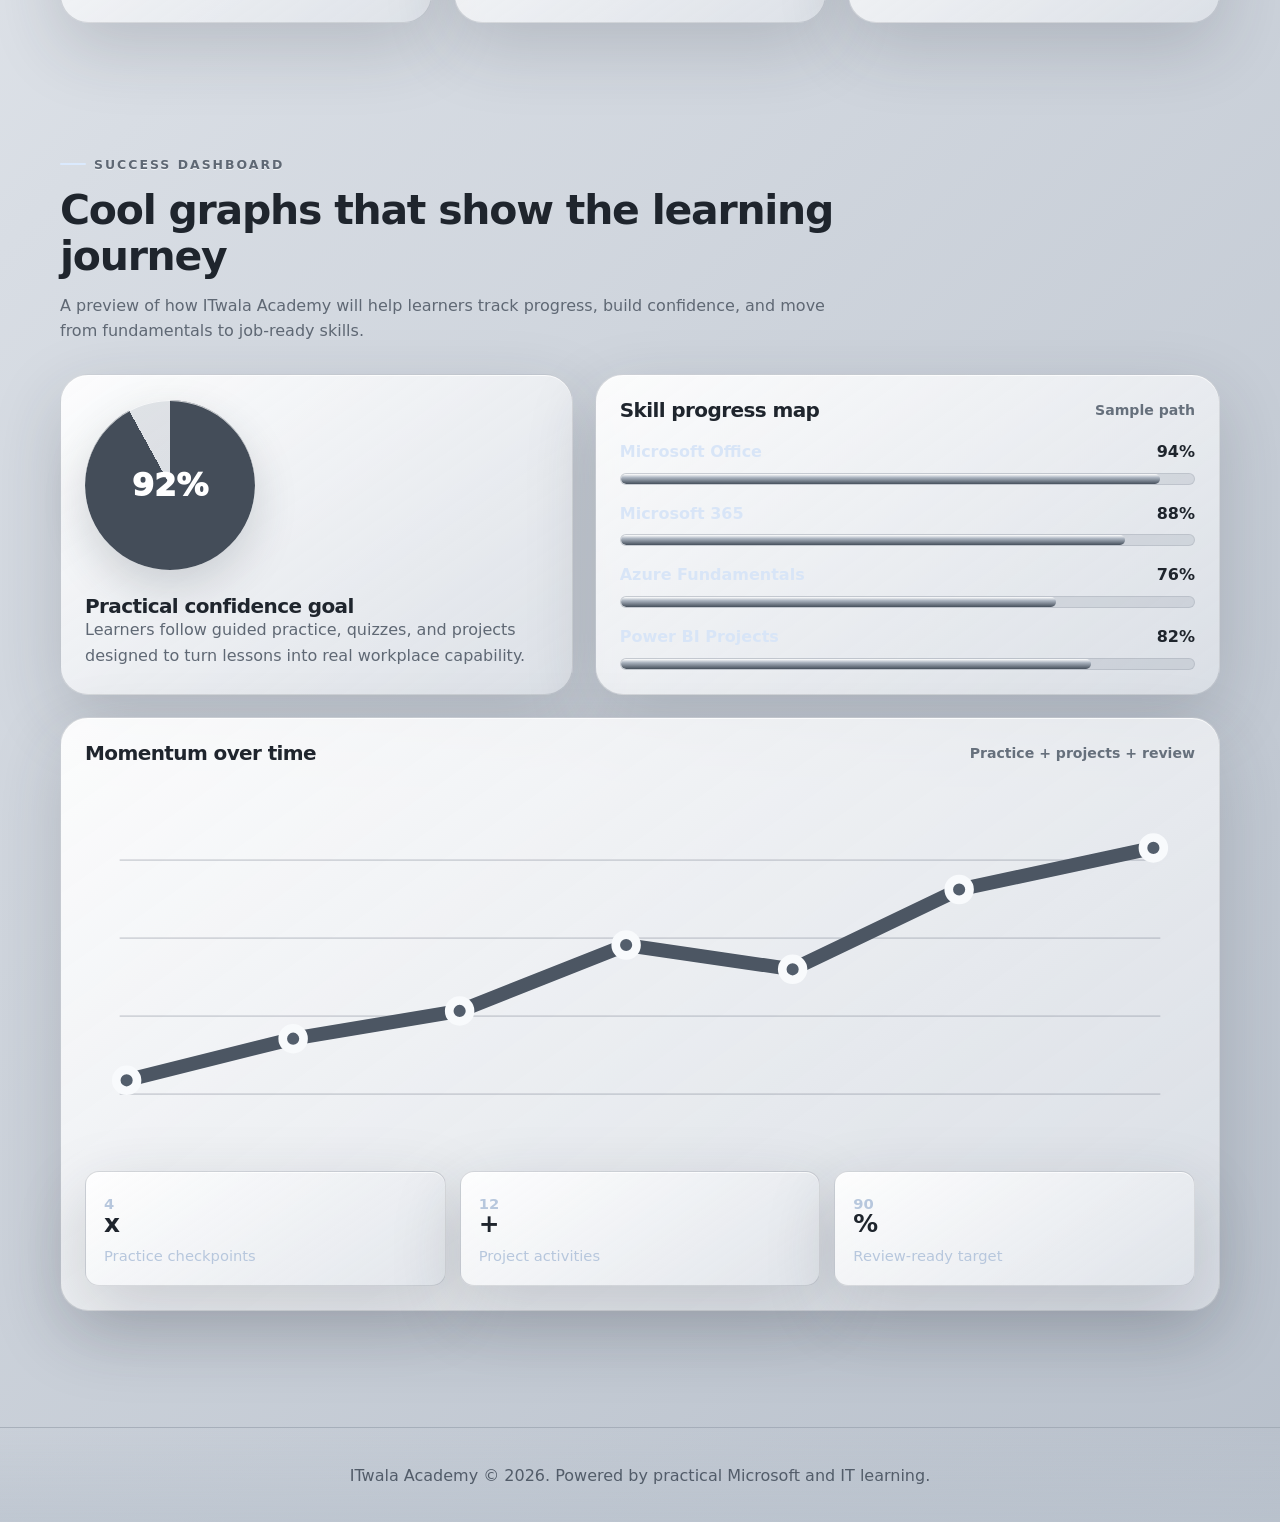
==== commit b05220df: "Courage: Preview a silver grey theme across the site" ====
--- a/index.html
+++ b/index.html
@@ -5,6 +5,7 @@
     <meta name="viewport" content="width=device-width, initial-scale=1.0">
     <title>ITwala Academy - Practical Microsoft &amp; IT Learning</title>
     <link rel="stylesheet" href="style.css">
+    <link rel="stylesheet" href="silver-grey-theme.css">
     <script src="script.js" defer></script>
 </head>
 <body>
@@ -22,7 +23,6 @@
                 <nav class="nav-links" aria-label="Primary navigation">
                     <a class="active" href="index.html">Home</a>
                     <a href="about.html">About</a>
-                    <a href="ali-ceo.html">Ali CEO</a>
                     <a href="courses.html">Courses</a>
                     <a href="portfolio.html">Portfolio</a>
                     <a href="customer-reviews.html">Reviews</a>
--- a/silver-grey-theme.css
+++ b/silver-grey-theme.css
@@ -0,0 +1,325 @@
+:root {
+    --silver-bg: #d8dde4;
+    --silver-bg-soft: #eef0f4;
+    --silver-surface: rgba(246, 247, 249, 0.84);
+    --silver-surface-strong: rgba(255, 255, 255, 0.94);
+    --silver-ink: #1f252d;
+    --silver-muted: #5f6874;
+    --silver-line: rgba(82, 91, 104, 0.22);
+    --silver-dark: #3e4651;
+    --silver-mid: #8d96a3;
+    --silver-light: #ffffff;
+    --silver-shadow: 0 24px 70px rgba(40, 47, 58, 0.18);
+    --silver-inset: inset 0 1px 0 rgba(255, 255, 255, 0.74);
+    --color-primary: var(--silver-dark);
+    --color-secondary: var(--silver-mid);
+    --color-accent: #6f7885;
+}
+
+html {
+    background: var(--silver-bg);
+}
+
+body {
+    color: var(--silver-ink) !important;
+    background:
+        radial-gradient(circle at 12% -8%, rgba(255, 255, 255, 0.95), transparent 34%),
+        radial-gradient(circle at 88% 8%, rgba(173, 181, 191, 0.62), transparent 32%),
+        linear-gradient(135deg, #f7f8fa 0%, #d8dde4 42%, #b8c0cb 100%) !important;
+}
+
+body::before {
+    content: "";
+    position: fixed;
+    inset: 0;
+    pointer-events: none;
+    z-index: -1;
+    background:
+        linear-gradient(120deg, rgba(255,255,255,0.34), transparent 28%, rgba(255,255,255,0.18) 52%, transparent 76%),
+        repeating-linear-gradient(90deg, rgba(255,255,255,0.10) 0 1px, transparent 1px 90px);
+}
+
+::selection {
+    background: #aeb6c1;
+    color: #111827;
+}
+
+:is(h1, h2, h3, h4, strong, blockquote) {
+    color: var(--silver-ink) !important;
+}
+
+:is(p, li, small, span) {
+    border-color: var(--silver-line);
+}
+
+:is(p, li, small, .hero-lede, .section-header p, .card-footer p, .portfolio-card-copy p) {
+    color: var(--silver-muted) !important;
+}
+
+.site-header {
+    background: rgba(238, 240, 244, 0.86) !important;
+    border-bottom: 1px solid var(--silver-line) !important;
+    box-shadow: 0 16px 40px rgba(54, 63, 76, 0.12);
+    backdrop-filter: blur(18px) saturate(130%);
+}
+
+.brand {
+    color: var(--silver-ink) !important;
+}
+
+.brand-mark,
+.orbit-core,
+.icon,
+.detail-number,
+.capability-icon,
+.reviewer-avatar,
+.cloud-node.node-main {
+    color: #1d232b !important;
+    background:
+        linear-gradient(145deg, #ffffff 0%, #cfd5de 44%, #8d96a3 100%) !important;
+    border: 1px solid rgba(255,255,255,0.72) !important;
+    box-shadow: var(--silver-inset), 0 14px 30px rgba(53, 61, 73, 0.20) !important;
+}
+
+.brand-text small,
+.graph-card-heading span,
+.dashboard-header small {
+    color: #66707c !important;
+}
+
+.nav-links a {
+    color: #434c58 !important;
+    background: rgba(255,255,255,0.24);
+    border: 1px solid transparent;
+}
+
+.nav-links a:hover,
+.nav-links a.active {
+    color: #111827 !important;
+    background: linear-gradient(145deg, rgba(255,255,255,0.96), rgba(206, 212, 221, 0.86)) !important;
+    border-color: rgba(123, 132, 145, 0.28) !important;
+    box-shadow: 0 12px 28px rgba(58, 67, 80, 0.13);
+}
+
+.gradient-text {
+    color: transparent !important;
+    background:
+        linear-gradient(105deg, #1f252d 0%, #68727f 28%, #f8fafc 48%, #8a94a1 65%, #2d3540 100%) !important;
+    -webkit-background-clip: text !important;
+    background-clip: text !important;
+}
+
+.eyebrow {
+    color: #3f4650 !important;
+    text-shadow: 0 1px 0 rgba(255,255,255,0.66);
+}
+
+:is(.nebula-card,
+.content-card,
+.offering-card,
+.graph-card,
+.featured-review,
+.review-card,
+.detail-card,
+.values-card,
+.about-cta-card,
+.story-panel,
+.snapshot-card,
+.learning-model-card,
+.academy-snapshot,
+.portfolio-visual-card,
+.portfolio-card,
+.portfolio-process-card,
+.review-highlight,
+.success-metrics div,
+.portfolio-capability-grid article,
+.portfolio-process article,
+.learning-steps article) {
+    background:
+        linear-gradient(145deg, rgba(255,255,255,0.92), rgba(224, 228, 234, 0.78)) !important;
+    border: 1px solid var(--silver-line) !important;
+    box-shadow: var(--silver-shadow), var(--silver-inset) !important;
+}
+
+:is(.nebula-card,
+.portfolio-visual-card,
+.review-score-card) {
+    background:
+        radial-gradient(circle at 24% 14%, rgba(255,255,255,0.98), transparent 34%),
+        linear-gradient(150deg, rgba(250,251,252,0.96), rgba(189,198,208,0.88)) !important;
+}
+
+.button {
+    border: 1px solid rgba(82, 91, 104, 0.26) !important;
+    box-shadow: var(--silver-inset), 0 16px 34px rgba(44, 52, 63, 0.18) !important;
+}
+
+.button-primary {
+    color: #ffffff !important;
+    background:
+        linear-gradient(145deg, #697380 0%, #3e4651 48%, #20262e 100%) !important;
+}
+
+.button-primary:hover {
+    background:
+        linear-gradient(145deg, #7b8592 0%, #4a5360 50%, #262d36 100%) !important;
+}
+
+.button-secondary {
+    color: #20262e !important;
+    background:
+        linear-gradient(145deg, #ffffff 0%, #e1e5eb 48%, #b9c1cc 100%) !important;
+}
+
+.stat,
+.review-breakdown div,
+.dashboard-status,
+.verified-badge,
+.portfolio-tag,
+.floating-chip {
+    color: #27303a !important;
+    background: rgba(255,255,255,0.68) !important;
+    border: 1px solid var(--silver-line) !important;
+    box-shadow: var(--silver-inset), 0 12px 26px rgba(54, 63, 76, 0.12);
+}
+
+.orbit-ring {
+    border-color: rgba(94, 104, 118, 0.32) !important;
+    box-shadow: 0 0 40px rgba(255,255,255,0.72), inset 0 0 24px rgba(255,255,255,0.36) !important;
+}
+
+.star-rating span {
+    color: #7f8996 !important;
+    text-shadow: 0 1px 0 rgba(255,255,255,0.9);
+}
+
+.score-number {
+    color: #222a34 !important;
+}
+
+.radial-chart,
+.portfolio-donut {
+    background:
+        conic-gradient(#444d59 var(--score), rgba(142, 152, 166, 0.24) 0) !important;
+    box-shadow: var(--silver-inset), 0 18px 44px rgba(47, 56, 68, 0.18) !important;
+}
+
+.radial-chart::before,
+.portfolio-donut::before {
+    background: linear-gradient(145deg, #ffffff, #dfe4eb) !important;
+}
+
+.success-bar-track {
+    background: rgba(133, 144, 158, 0.20) !important;
+    border: 1px solid rgba(91, 101, 115, 0.16) !important;
+}
+
+.success-bar-fill,
+.mini-bars span,
+.bi-chart span {
+    background:
+        linear-gradient(180deg, #ffffff 0%, #aab3bf 36%, #46505c 100%) !important;
+}
+
+.line-chart svg .grid-line {
+    stroke: rgba(96, 106, 121, 0.24) !important;
+}
+
+.line-chart svg .line-path {
+    stroke: #4c5663 !important;
+    fill: none !important;
+}
+
+.line-chart svg circle {
+    fill: #535e6c !important;
+    stroke: #f8fafc !important;
+}
+
+#lineGradient stop:nth-child(1),
+#portfolioGradientOne stop:nth-child(1) {
+    stop-color: #f8fafc !important;
+}
+
+#lineGradient stop:nth-child(2),
+#portfolioGradientOne stop:nth-child(2) {
+    stop-color: #aab3bf !important;
+}
+
+#lineGradient stop:nth-child(3),
+#portfolioGradientOne stop:nth-child(3) {
+    stop-color: #4b5563 !important;
+}
+
+.portfolio-device {
+    background: linear-gradient(145deg, #4a5360, #222a34) !important;
+    border-color: rgba(255,255,255,0.28) !important;
+}
+
+.device-screen,
+.compact-graphic,
+.portfolio-card-graphic {
+    background:
+        linear-gradient(145deg, rgba(255,255,255,0.90), rgba(205, 212, 221, 0.72)) !important;
+    border-color: var(--silver-line) !important;
+}
+
+.device-top span {
+    background: #c8cfd8 !important;
+}
+
+.portfolio-floating-note {
+    color: #1f252d !important;
+    background: rgba(255,255,255,0.88) !important;
+    border: 1px solid var(--silver-line) !important;
+    box-shadow: var(--silver-shadow), var(--silver-inset) !important;
+}
+
+.portfolio-card-graphic svg rect {
+    fill: rgba(238, 241, 245, 0.92) !important;
+    stroke: rgba(84, 94, 108, 0.28) !important;
+}
+
+.portfolio-card-graphic svg path {
+    fill: none !important;
+    stroke: #56616f !important;
+    stroke-width: 8 !important;
+    stroke-linecap: round;
+}
+
+.portfolio-card-graphic svg circle {
+    fill: #525d6b !important;
+    stroke: #ffffff !important;
+    stroke-width: 4 !important;
+}
+
+.portfolio-card-graphic svg g rect,
+.excel-grid span,
+.team-board span {
+    background: linear-gradient(145deg, #ffffff, #cdd4dd) !important;
+    fill: #eef1f5 !important;
+    stroke: rgba(84, 94, 108, 0.24) !important;
+}
+
+.cloud-node {
+    background: linear-gradient(145deg, #ffffff, #aeb7c3) !important;
+    border-color: rgba(84, 94, 108, 0.28) !important;
+}
+
+.site-footer {
+    color: #525c69 !important;
+    background:
+        linear-gradient(180deg, rgba(216,221,228,0), rgba(185, 194, 205, 0.58)) !important;
+    border-top: 1px solid var(--silver-line) !important;
+}
+
+.site-footer p {
+    color: #525c69 !important;
+}
+
+a {
+    color: #3f4854;
+}
+
+a:hover {
+    color: #111827;
+}
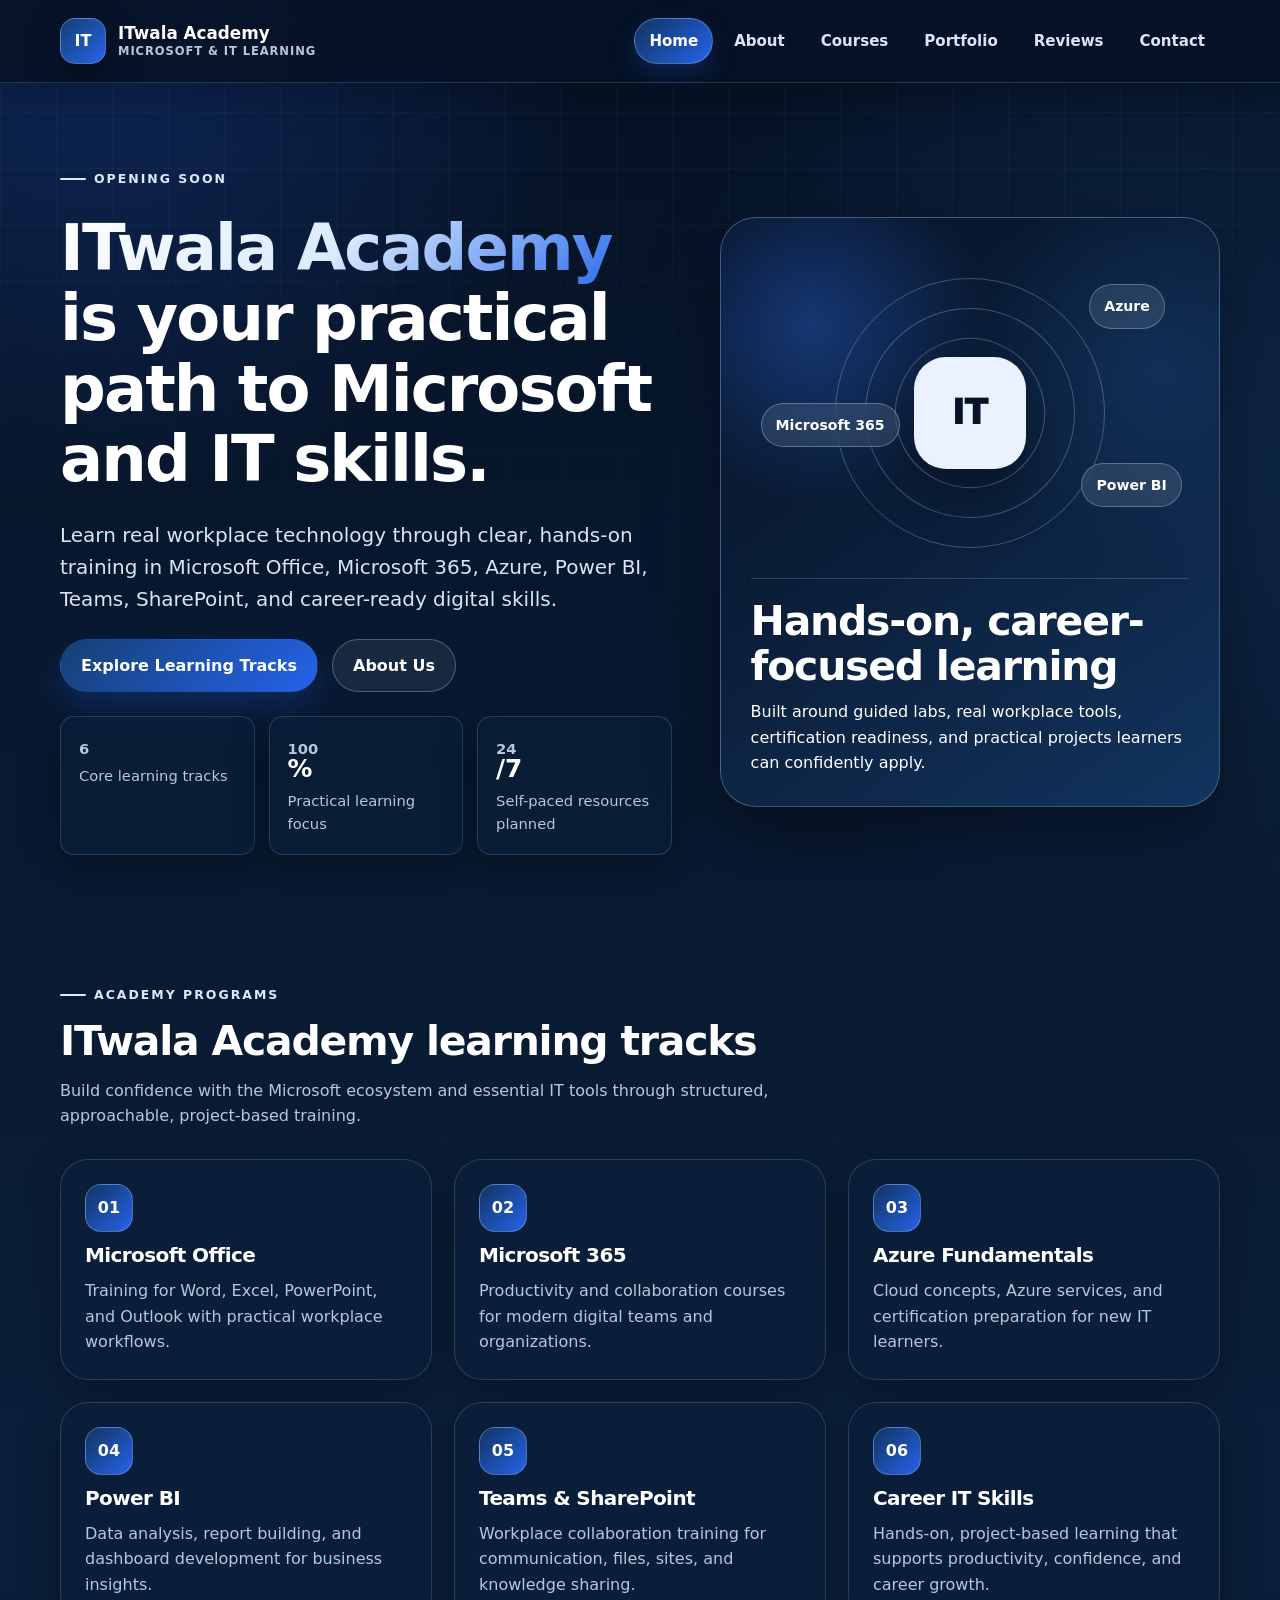
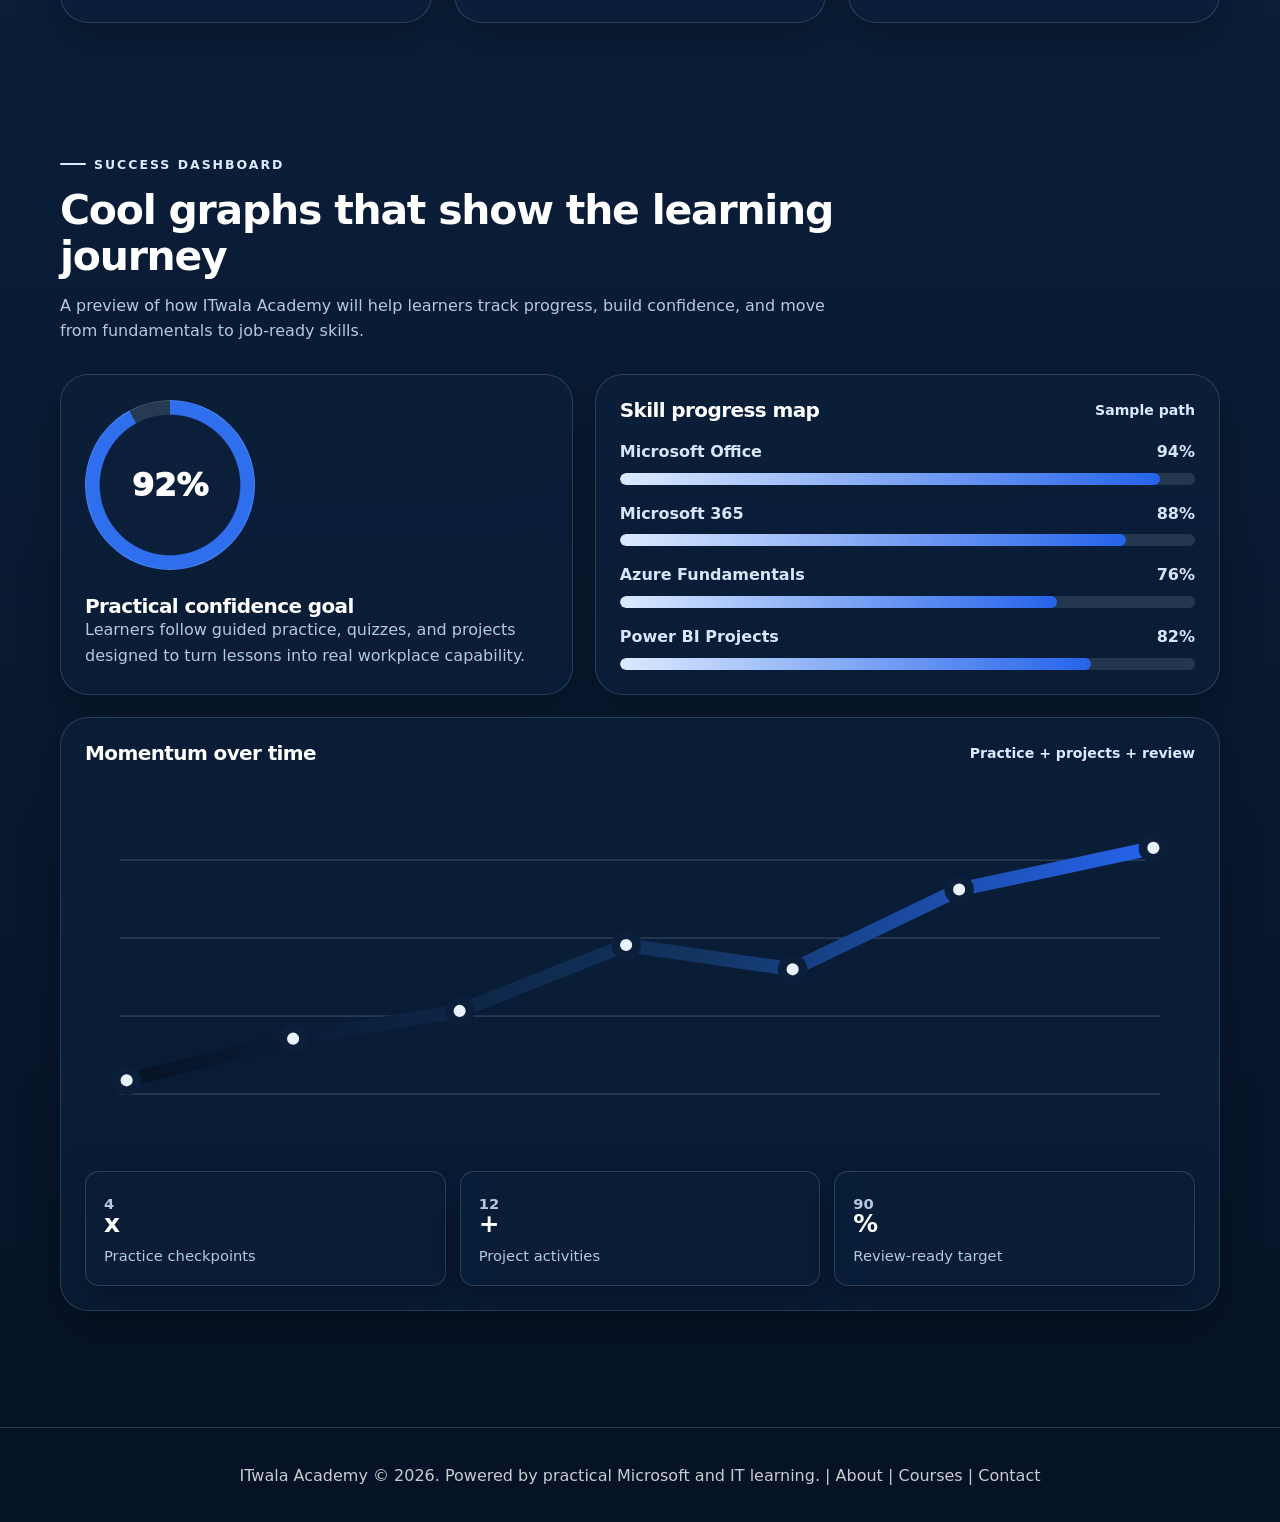
==== commit 87a74679: "Merge 1c9cadecc058355e1ed0927a97150e052cabd396 into 4e69700099345f985da6976b2902db7e69acc9db" ====
--- a/index.html
+++ b/index.html
@@ -5,7 +5,6 @@
     <meta name="viewport" content="width=device-width, initial-scale=1.0">
     <title>ITwala Academy - Practical Microsoft &amp; IT Learning</title>
     <link rel="stylesheet" href="style.css">
-    <link rel="stylesheet" href="silver-grey-theme.css">
     <script src="script.js" defer></script>
 </head>
 <body>
@@ -257,7 +256,15 @@
 
     <footer class="site-footer">
         <div class="site-shell footer-inner">
-            <p>ITwala Academy &copy; 2026. Powered by practical Microsoft and IT learning.</p>
+            <p>
+                ITwala Academy &copy; 2026. Powered by practical Microsoft and IT learning.
+                <span aria-hidden="true"> | </span>
+                <a href="about.html">About</a>
+                <span aria-hidden="true"> | </span>
+                <a href="courses.html">Courses</a>
+                <span aria-hidden="true"> | </span>
+                <a href="contact.html">Contact</a>
+            </p>
         </div>
     </footer>
 </body>
